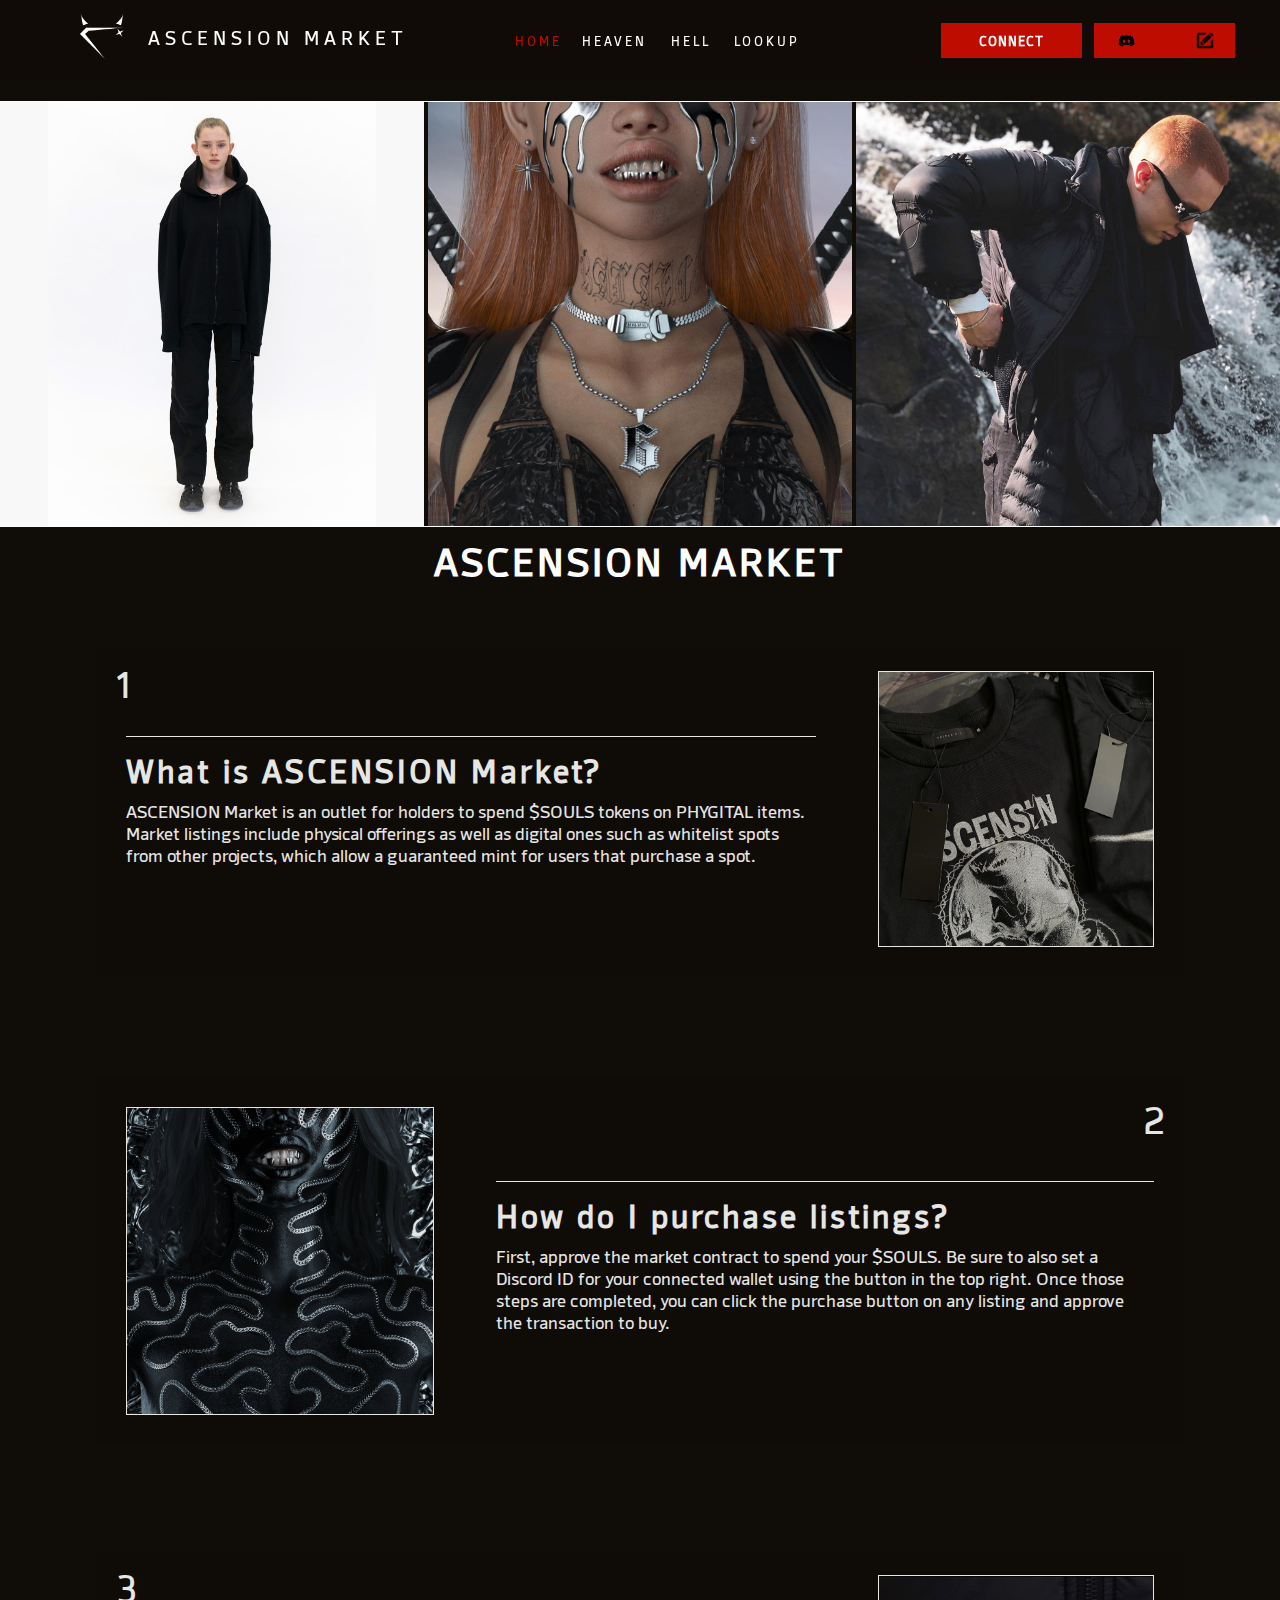
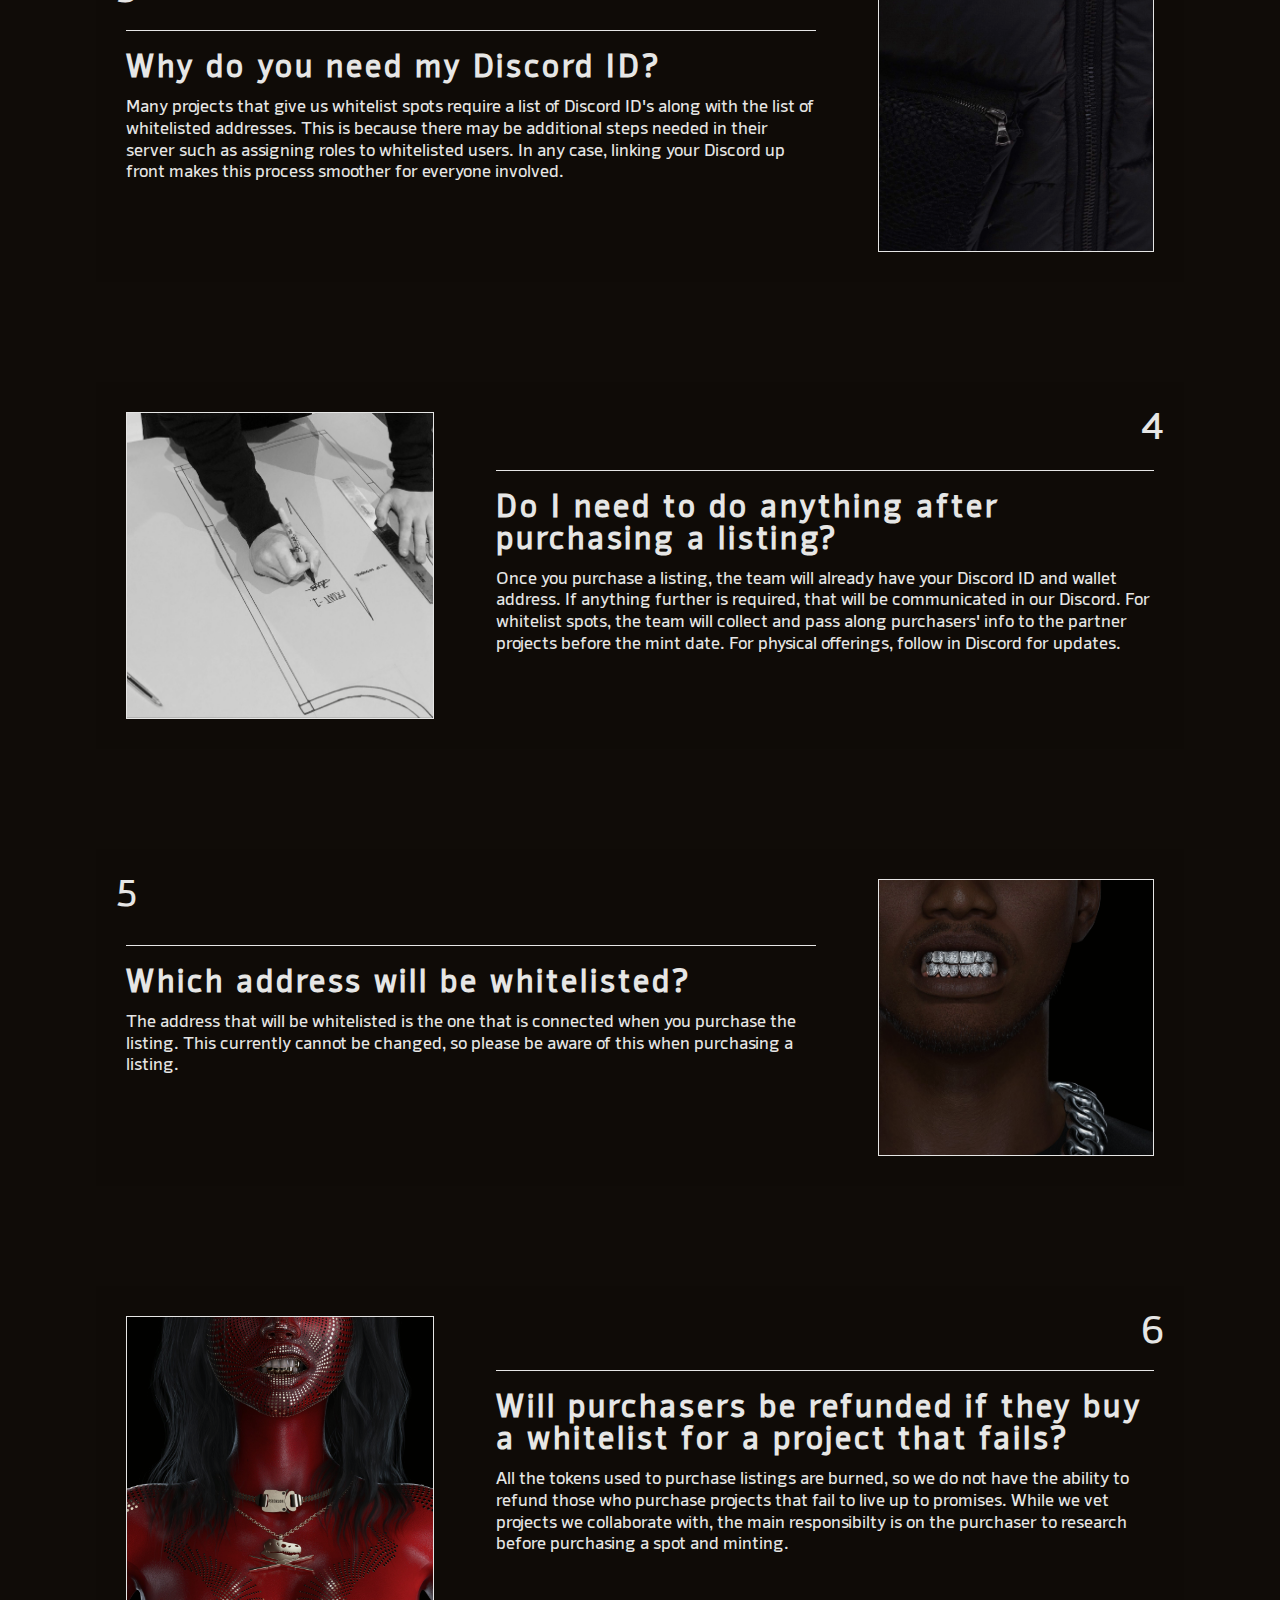
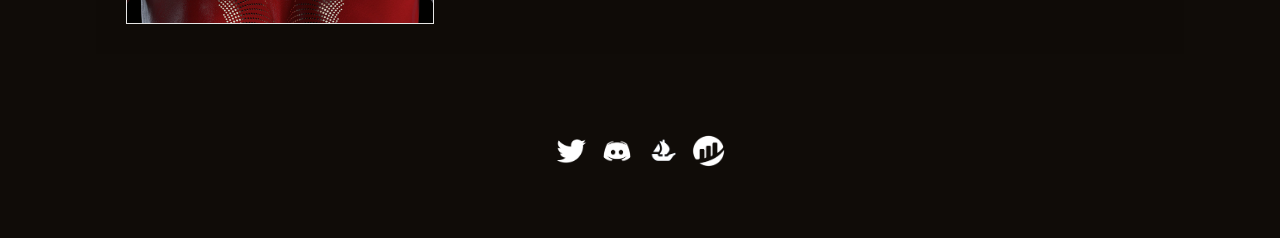
==== index.html @ 65b96a03 "lookup updates" ====
<!DOCTYPE html>
<html data-wf-page="611d0d9b752438d09b44e08e" data-wf-site="611d0d9b752438eba744e08d">

<head>
   <meta charset="utf-8">
   <title>ASCENSION | Market</title>
   <meta content="Spend $SOULS on physical and digital offerings curated by the ASCENSION team!" name="description">
   <meta content="ASCENSION | Market" property="og:title">
   <meta content="Spend $SOULS on physical and digital offerings curated by the ASCENSION team!" property="og:description">
   <meta content="ASCENSION | Market" property="twitter:title">
   <meta content="Spend $SOULS on physical and digital offerings curated by the ASCENSION team!" property="twitter:description">
   <meta property="og:type" content="website">
   <meta property="og:image" content="https://github.com/saintmaxi/ascension-market-dev/blob/master/images/tabicon.png?raw=true">
   <meta property="og:image:width" content="300">
   <meta property="og:image:height" content="300">
   <meta name="twitter:image" content="https://github.com/saintmaxi/ascension-market-dev/blob/master/images/tabicon.png?raw=true" />
   <meta content="width=device-width, initial-scale=1" name="viewport">
   <meta content="Webflow" name="generator">
   <link href="css/ascension-market.css" rel="stylesheet" type="text/css">
   <link href="css/normalize.css" rel="stylesheet" type="text/css">
   <link href="css/index.css" rel="stylesheet" type="text/css">
   <link href="css/mint.css" rel="stylesheet" type="text/css">
   <script
      type="text/javascript">!function (o, c) { var n = c.documentElement, t = " w-mod-"; n.className += t + "js", ("ontouchstart" in o || o.DocumentTouch && c instanceof DocumentTouch) && (n.className += t + "touch") }(window, document);</script>
      <link href="https://github.com/saintmaxi/ascension-market-dev/blob/master/images/tabicon.png?raw=true" rel="shortcut icon" type="image/x-icon">
      <link href="https://github.com/saintmaxi/ascension-market-dev/blob/master/images/tabicon.png?raw=true" rel="apple-touch-icon">
</head>

<body class="body">
   <div id="top">
      <div id="title-section" class="header">
         <div id="title">
            <img src="./images/logo.png">
            <a href="./index.html" class="title-link">ASCENSION<span class="hide-on-mobile"> MARKET</span></a>
         </div>
      </div>
      <div id="header" class="header hide-on-mobile">
         <div class="header-menu">
            <a href="./index.html" class="link active">
               HOME
            </a>
         </div>
         <div class="header-menu">
            <a href="./heaven.html" class="link">
               HEAVEN
            </a>
         </div>
         <div class="header-menu">
            <a href="./hell.html" class="link">
               HELL
            </a>
         </div>
         <div class="header-menu">
            <a href="./lookup.html" class="link">
               LOOKUP
            </a>
         </div>
         <div class="header-menu hidden" id="workshop">
            <a href="./workshop.html" class="link">
               WORKSHOP
            </a>
         </div>
      </div>
      <div id="desktop-wallet-connect-div">
         <button class="button hide-on-mobile clickable" id="account" href="#" onclick=connect()>
            <span id="account-text">CONNECT</span>
         </button>
         <button class="button hide-on-mobile" id="discord" onclick="promptForDiscord()">
            <img id="discord-img" src="./images/dc-black.png">
            <span id="discord-text"></span>
            <img id="edit-img" src="./images/edit.png">
         </button>
      </div>
      <div id="mobile-wallet-connect-div" class="hide-on-desktop">
         <button id="mobile-account" href="#" class="button" onclick=connect()>
            <span id="mobile-account-text">CONNECT</span>
         </button>
         <button class="button" id="discord-mobile" onclick="promptForDiscord()">
            <img id="discord-img" src="./images/dc-black.png">
            <span id="discord-text-mobile"></span>
            <img id="edit-img" src="./images/edit.png">
         </button>
         <button id="navbar" href="#" class="button" onclick="toggleMenu()"></button>
      </div>
      <div id="expand-container">
         <div id="mobile-nav-menu" class="collapsed">
            <div id="header" class="header hide-on-desktop">
               <div class="header-menu">
                  <a href="./index.html" class="link active">
                     HOME
                  </a>
               </div>
               <div class="header-menu">
                  <a href="./heaven.html" class="link">
                     HEAVEN
                  </a>
               </div>
               <div class="header-menu">
                  <a href="./hell.html" class="link">
                     HELL
                  </a>
               </div>
               <div class="header-menu">
                  <a href="./lookup.html" class="link">
                     LOOKUP
                  </a>
               </div>
               <div class="header-menu hidden" id="workshop">
                  <a href="./workshop.html" class="link">
                     WORKSHOP
                  </a>
               </div>
            </div>
            <div class="hide-on-desktop" id="socials">
               <a href="https://twitter.com/ascensiont6" target="_blank" class="link w-inline-block">
                  <img src="images/twitter-black.png" loading="lazy" alt="">
               </a>
               <a href="https://discord.com/triplesixjewels" target="_blank" class="link w-inline-block">
                  <img src="images/dc-white.png" loading="lazy" alt="">
               </a>
               <a href="https://opensea.io/collection/ascensionbyt6" target="_blank" class="link w-inline-block">
                  <img src="images/os-transparent.png" loading="lazy" alt="" style="background-color: transparent;border-radius: 50%;">
               </a>
               <a href="https://etherscan.io/address/0xa74d868ce53af34f92b880a0f92f1ad8fc8944d7#code" target="_blank" class="link w-inline-block">
                  <img class="etherscan" src="images/etherscan-white.png" loading="lazy" alt="" style="border-radius: 50%;">
               </a>
            </div>
         </div>
      </div>
   </div>
   <br>
   <div class="section body-section body-1 wf-section" id="models">
      <img src="./images/model.jpeg">
      <img src="./images/model5.jpeg" class="hide-on-mobile">
      <img src="./images/model2.jpeg" class="hide-on-mobile">
   </div>
   <h1 style="text-align: center">
      ASCENSION MARKET
   </h1>
   <div class="section body-section body-1 wf-section">
      <div id="about" class="container w-container box">
         <span class="left-number">1</span>
         <div id="about-text-desktop-1" class="hide-on-mobile">
            <h2>What is ASCENSION Market?</h2>
            <p style="margin-bottom: 17px;">
               ASCENSION Market is an outlet for holders to spend $SOULS tokens on PHYGITAL items. Market listings include physical offerings as well as digital ones such as whitelist spots from other projects, which allow a guaranteed mint for users that purchase a spot.
            </p>
         </div>
         <h1 class="hide-on-desktop">What is ASCENSION Market?</h1>
         <div id="about-gif">
            <img id="wc-gif" src="images/tshirt.png" style="width: 100%;">
         </div>
         <div id="about-text-mobile" class="hide-on-desktop">
            <p>
               ASCENSION Market is an outlet for holders to spend $SOULS tokens. Market listings include physical offerings as well as whitelist spots from other projects which allow a guaranteed mint for users that purchase a spot.
            </p>
         </div>
      </div>
   </div>
   <div class="section body-section body-1 wf-section">
      <div id="about" class="container w-container box">
         <div class="right-number">2</div>
         <h1 class="hide-on-desktop">How do I purchase listings?</h1>
         <div id="about-gif">
            <img id="wc-gif" src="images/ex1.jpeg" style="width: 100%;">
         </div>
         <div id="about-text-desktop-2" class="hide-on-mobile">
            <h2>How do I purchase listings?</h2>
            <p>
               First, approve the market contract to spend your $SOULS. Be sure to also set a Discord ID for your connected wallet using the button in the top right. Once those steps are completed, you can click the purchase button on any listing and approve the transaction to buy.
            </p>
         </div>
         <div id="about-text-mobile" class="hide-on-desktop">
            <p>
               First, approve the market contract to spend your $SOULS. Be sure to also set a Discord ID for your connected wallet using the button in the top right. Once those steps are completed, you can click the purchase button on any listing and approve the transaction to buy.
            </p>
         </div>
      </div>
   </div>
   <div class="section body-section body-1 wf-section">
      <div id="about" class="container w-container box">
         <span class="left-number">3</span>
         <div id="about-text-desktop-1" class="hide-on-mobile">
            <h2>Why do you need my Discord ID?</h2>
            <p style="margin-bottom: 17px;">
               Many projects that give us whitelist spots require a list of Discord ID's along with the list of whitelisted addresses. This is because there may be additional steps needed in their server such as assigning roles to whitelisted users. In any case, linking your Discord up front makes this process smoother for everyone involved.
            </p>
         </div>
         <h1 class="hide-on-desktop">Why do you need my Discord ID?</h1>
         <div id="about-gif">
            <img id="wc-gif" src="images/ex2.jpeg" style="width: 100%;">
         </div>
         <div id="about-text-mobile" class="hide-on-desktop">
            <p>
               Many projects that give us whitelist spots require a list of Discord ID's along with the list of whitelisted addresses. This is because there may be additional steps needed in their server such as assigning roles to whitelisted users. In any case, linking your Discord up front makes this process smoother for everyone involved.
            </p>
         </div>
      </div>
   </div>
   <div class="section body-section body-1 wf-section">
      <div id="about" class="container w-container box">
         <span class="right-number">4</span>
         <h1 class="hide-on-desktop">Do I need to do anything after purchasing a listing?</h1>
         <div id="about-gif">
            <img id="wc-gif" src="images/ex3.jpeg" style="width: 100%;">
         </div>
         <div id="about-text-desktop-2" class="hide-on-mobile">
            <h2>Do I need to do anything after purchasing a listing?</h2>
            <p>
               Once you purchase a listing, the team will already have your Discord ID and wallet address. If anything further is required, that will be communicated in our Discord. For whitelist spots, the team will collect and pass along purchasers' info to the partner projects before the mint date. For physical offerings, follow in Discord for updates.
            </p>
         </div>
         <div id="about-text-mobile" class="hide-on-desktop">
            <p>
               Once you purchase a listing, the team will already have your Discord ID and wallet address. If anything further is required, that will be communicated in our Discord. For whitelist spots, the team will collect and pass along purchasers' info to the partner projects before the mint date. For physical offerings, follow in Discord for updates.
            </p>
         </div>
      </div>
   </div>
   <div class="section body-section body-1 wf-section">
      <div id="about" class="container w-container box">
         <span class="left-number">5</span>
         <div id="about-text-desktop-1" class="hide-on-mobile">
            <h2>Which address will be whitelisted?</h2>
            <p style="margin-bottom: 17px;">
               The address that will be whitelisted is the one that is connected when you purchase the listing. This currently cannot be changed, so please be aware of this when purchasing a listing.
            </p>
         </div>
         <h1 class="hide-on-desktop">Which address gets whitelisted?</h1>
         <div id="about-gif">
            <img id="wc-gif" src="images/ex4.jpeg" style="width: 100%;">
         </div>
         <div id="about-text-mobile" class="hide-on-desktop">
            <p>
               The address that will be whitelisted is the one that is connected when you purchase the listing. This currently cannot be changed, so please be aware of this when purchasing a listing.
            </p>
         </div>
      </div>
   </div>
   <div class="section body-section body-1 wf-section">
      <div id="about" class="container w-container box">
         <span class="right-number">6</span>
         <h1 class="hide-on-desktop">Will purchasers be refunded if they buy a whitelist for a project that fails?</h1>
         <div id="about-gif">
            <img id="wc-gif" src="images/ex6.jpeg" style="width: 100%;">
         </div>
         <div id="about-text-desktop-2" class="hide-on-mobile">
            <h2>Will purchasers be refunded if they buy a whitelist for a project that fails?</h2>
            <p style="margin-bottom: 17px;">
               All the tokens used to purchase listings are burned, so we do not have the ability to refund those who purchase projects that fail to live up to promises. While we vet projects we collaborate with, the main responsibilty is on the purchaser to research before purchasing a spot and minting.
            </p>
         </div>
         <div id="about-text-mobile" class="hide-on-desktop">
            <p>
               All the tokens used to purchase listings are burned, so we do not have the ability to refund those who purchase projects that fail to live up to promises. While we vet projects we collaborate with, the main responsibilty is on the purchaser to research before purchasing a spot and minting.
            </p>
         </div>
      </div>
   </div>
   <div>
      <div class="section body-section footer wf-section">
         <div class="container w-container footer-section">
            <div id="bottom-socials">
               <a href="https://twitter.com/ascensiont6" target="_blank" class="link w-inline-block">
                  <img src="images/twitter-black.png" loading="lazy" alt="">
               </a>
               <a href="https://discord.com/triplesixjewels" target="_blank" class="link w-inline-block">
                  <img src="images/dc-white.png" loading="lazy" alt="">
               </a>
               <a href="https://opensea.io/collection/ascensionbyt6" target="_blank" class="link w-inline-block">
                  <img src="images/os-transparent.png" loading="lazy" alt="" style="background-color: transparent;border-radius: 50%;">
               </a>
               <a href="https://etherscan.io/address/0xa74d868ce53af34f92b880a0f92f1ad8fc8944d7#code" target="_blank" class="link w-inline-block">
                  <img class="etherscan" src="images/etherscan-white.png" loading="lazy" alt="" style="border-radius: 50%;">
               </a>
            </div>
         </div>
      </div>
   </div>
   <!-- <img src="images/bg.png" loading="lazy" alt="" class="banner-img fixed-banner hide-on-desktop">
   <img src="images/bg.png" loading="lazy" alt="" class="banner-img fixed-banner hide-on-mobile"> -->
   <div id="pending-transactions"></div>
   <script src="https://d3e54v103j8qbb.cloudfront.net/js/jquery-3.5.1.min.dc5e7f18c8.js?site=611d0d9b752438eba744e08d"
      type="text/javascript" integrity="sha256-9/aliU8dGd2tb6OSsuzixeV4y/faTqgFtohetphbbj0="
      crossorigin="anonymous"></script>
   <script type="application/javascript" src="https://cdn-cors.ethers.io/lib/ethers-5.5.1.umd.min.js"></script>
   <link href="css/webflow.css" rel="stylesheet" type="text/css">
   <script src="./scripts/utils.js"></script>
   <script src="./scripts/workshopEthers-cb1.js"></script>
</body>

</html>
---- css/ascension-market.css ----
@font-face {  
	font-family: 'Syke';
	src: URL('./Syke-Regular.ttf') format('truetype');
}  

select {
	font-size: 2vw !important;
	border-style: solid;
	background-color: white;
	color: black !important;
	border-width: 1px solid black;
	border: none;
	min-width: 35%;
}

a.active {
	color: #BF0C00 !important;
}

#clear-cache {
	margin-left: .5vw;
	height: 1.5vw;
}

#clear-cache:hover {
	cursor: pointer;
	opacity: .6;
}

html, body {
	overscroll-behavior: none;
	font-family: 'Syke', monospace;
	margin: 0;
	width: 100%;
	height: 100%;	
}

.token-icon {
	display: inline;
	width: 1.8vw !important;
}

.hidden {
	display: none !important;
}

.banner-img {
	width: 100%;
	height: 100%;
}

.fixed-banner{
	position:fixed;
    bottom:0px;
    z-index: -1;
}

h1, h2 {
	letter-spacing: 3px;
}

h1 {
	font-family: "Syke", monospace;
	color: white;
	font-weight: 600;
	font-size: 3vw !important;
	line-height: 3vw !important;
}

p {
	font-size: 1.4vw !important;
	line-height: 1.7vw !important;
}

#desktop-wallet-connect-div {
	display: flex;
	justify-content: space-between;
	align-items: center;
	width: 23%;
	margin-left: 5%;
}

#desktop-wallet-connect-div button {
	width: 48%;
	font-size: 1vw;
	letter-spacing: 1px;
}

#discord-img {
	height: 1.8vw;
}

#edit-img {
	height: 1.4vw;
}

#account, #discord {
	text-align: center;
	background-color: #BF0C00 !important;
	color:white !important;
  }

  #discord {
	display: flex;
	flex-direction: row;
	justify-content: space-around;
	align-items: center;
  }

#discord.success, #discord-mobile.success {
    background-color: rgb(49, 219, 49) !important;
	color: black !important;
}

#discord.success:hover, #discord-mobile.success:hover {
    background-color: rgb(49, 219, 49) !important;
	color: black !important;
}

#discord.failure, #discord-mobile.failure {
    background-color: #F72119 !important;
}

#discord.failure:hover, #discord-mobile.failure:hover {
    background-color: #F72119 !important;
}

  .button.loading, .button.connect {
	background-color: #BF0C00 !important;
	color: white !important;
  }

  #account.connected:hover {
	  background-color: #BF0C00 !important;
	  cursor: default;
  }

  .button.loading:hover {
	background-color: #BF0C00 !important;
	color: white !important;
  }

  .button.connect:hover {
	background-color: #BF0C00 !important;
	color: white !important;
	cursor: pointer;
  }

.body {
    background-color: #100C08;
	font-family: "Syke", monospace;
	background-size: auto;
	background-repeat: repeat;
	color: white;
	cursor: default !important;
}

.header {
	padding-top: 40px;
	padding-bottom: 40px
}

.hide-on-desktop {
	display: none !important;
}

.section {
	padding-top: 50px;
	padding-bottom: 50px !important;
	background-position: 0 0;
	background-size: 500px

}

.section.footer {
	padding-top: 10px;
	padding-bottom: 10px;
	background-position: 100% 50%;
	background-size: cover;
	background-repeat: no-repeat;
}

.footer-section {
	margin: auto;
	padding: 5px;
	width: 100%;
	text-align: center;
}

.center-div {
	display: -webkit-box;
	display: -webkit-flex;
	display: -ms-flexbox;
	display: flex;
	margin-bottom: 50px;
	-webkit-box-orient: vertical;
	-webkit-box-direction: normal;
	-webkit-flex-direction: column;
	-ms-flex-direction: column;
	flex-direction: column;
	-webkit-box-pack: center;
	-webkit-justify-content: center;
	-ms-flex-pack: center;
	justify-content: center;
	-webkit-box-align: center;
	-webkit-align-items: center;
	-ms-flex-align: center;
	align-items: center
}

.button {
	touch-action: manipulation;
	background-color: #BF0C00 !important;
	color: white !important;
	font-size: 1vw;
	line-height: 1.7vw;
	padding: .5vw;
	font-family: "Syke", monospace;
	font-weight: bolder;
}

.link {
	color: white;
	text-decoration: none
}

.title-link {
    color: white !important;
	text-decoration: none
}

.title-link:hover {
	color: #F8E4A9 !important;
}

.button:hover {
	background-color: #f03427 !important;
	color: white !important;
}

.link:hover {
	color: #BF0C00;
}

.section-title{
	font-size:  2.3vw;
	text-align: center;
}

h2 {
	font-size:  1.9vw;
	line-height:  1.9vw;
}

h4 {
	font-size:  1.4vw;
	line-height:  1.8vw;
}

h5 {
	font-size:  1vw !important;
	line-height:  1.3vw !important;
}

.banner-img {
	width: 100%;
}

#pending-transactions {
    text-align: center;
    min-width: 20%;
    position: fixed;
    bottom: 20px;
    left: 20px;
    z-index: 99999999;
  }
  
.loading-div {
    cursor: pointer;
    width: 100%;
    text-decoration: none;
    height: 5%;
    background-color: white;
    border: solid white .3em;
    color: black;
    font-size: 1.2vw;
    line-height: 1.5vw;
    padding: 20px;
    text-align: center;
	border-radius: 15px;
	border: .5vw solid black;
	font-family: "Syke";
}

.etherscan-link {
    text-decoration: none;
}


#loading-popup {
    border: solid 1px white;
    background-color: white;
    padding:5vw;
    z-index: 99999;
    position:fixed;
    top:50%;
    left: 50%;
    transform: translate(-50%, -50%);
    width: 33vw;
    text-align: center;
}

#error-popup, #status-popup, #discord-popup {
	background-color: #100C08;
    z-index: 99999;
    position:fixed;
    top:50%;
    left: 50%;
    transform: translate(-50%, -50%);
    width: 53vw;
    height: 35vh;
    border: solid 1px white;
    text-align: center;
    box-shadow: 0 0 5000px 5000px rgba(0,0,0,0.88);
}

#discord-popup {
    height: 50vh;
}

#error-popup p, #status-popup p, #discord-popup p {
    width: 90%;
    font-size: 2.5vw !important;
    line-height: 2.7vw !important;
    position: absolute;
	color: white;
    top: 50%;
    left: 50%;
	padding: 1vw;
    transform: translate(-50%, -50%);
    text-align: center;
	font-family: "Syke", monospace;
}


#discord-popup p {
	position: initial;
	top: initial;
	left: initial;
	transform: none;
	width: 95%;
	margin: auto;
	padding-bottom: 0;
}
  
  #discord-popup #content {
	width: 100%;
	font-size: 2vw;
	line-height: 2vw;
	position: absolute;
	color: white;
	top: 50%;
	left: 50%;
	width: 90%;
	transform: translate(-50%, -50%);
  }
  
  #discord-popup #content input {
	text-align: center;
	width: 80%;
  }
  
  #discord-popup #content button {
	margin: auto;
	margin-top: 3%;
	width: 80%;
  }


@keyframes blinker {
    50% {
      opacity: 0;
    }
}

.blinking {
    animation: blinker 1.6s linear infinite;
}

.success {
    background-color: rgb(49, 219, 49) !important;
	color: black !important;
}

.failure {
    background-color: #F72119 !important;
}

#block-screen, #block-screen-error, #block-screen-status, #block-screen-approval, #block-screen-loading, #block-screen-discord {
    z-index: 9998;
    width: 100vw;
    opacity: 0;
    position: absolute;
    top: 0;
}

@media screen and (max-width: 1000px) {
	.footer-section {
		margin: auto;
		padding: 5px;
		width: 100%;
		text-align: center;
	}
}

.mint-container {
	text-align: center;
}

.box {
	/* border-style: solid; */
	/* border-color: black; */
	/* border-radius: 20px; */
	/* border-width: .5vw; */
	padding: 20px;
    background-color: #100C08;
	opacity: .9;
	backdrop-filter: blur(4px);
    -webkit-backdrop-filter: blur(4px);
}

.box2 {
	background-color: rgba(95, 92, 92, 0.336);
}

.box3 {
	background-color: rgba(95, 92, 92, 0.336);
	padding: 50px;
	border-style: solid;
	border-color: white;
	border-radius: 2px;
	min-height: 60vh;
}

@media screen and (max-width:991px) {

	#discord-mobile {
		display: flex;
		flex-direction: row;
		align-items: center;
		justify-content: space-around;
	}

	.token-icon {
		display: inline;
		width: 2.8vh !important;
	}

	.box {
		border-width: 5px;
	}

	.section {
		padding-top: 0px;
		padding-bottom: 15px !important;
	}


    .section-title {
        font-size: 3vh;
        text-align: center;
    }

	h2 {
		font-size:  3.4vh;
		line-height: 3.4vh;
	}

	h3 {
		font-size:  2.4vh !important;
		line-height:  2.9vh !important;
	}

	h4 {
		font-size:  2vh;
		line-height:  2.4vh;
	}

	h5 {
		font-size:  1.8vh !important;
		line-height:  2vh !important;
	}

	.button {
		font-size: 2.3vh;
		line-height: 2.8vh ;	
		padding: 5px;
		border-width: 1px;
		min-height: 7vh;
	}

	p {
		font-size: 2.8vh !important;
		line-height: 3.1vh !important;
		margin: 0 !important;
		padding: 10px !important;
	}

	.hide-on-mobile {
        display: none !important;
    }

	.hide-on-desktop {
		display: block !important;
	}

	#mobile-account {
		width: 80%;
		background-color: #BF0C00 !important;
		color: white !important;
	  }

	#about {
		padding: 0;
	}

	.header {
		padding-top: 10px;
		padding-right: 40px;
		padding-left: 40px
	}

	.header-menu {
		font-size: 2.5vh;
		margin: 5px;
	}

	.box3 {
		margin-top: 15vh;
		width: 100%;
		position: relative;
		background-color: rgba(95, 92, 92, 0.336);
		padding: 50px;
		min-height: 40vh;
	}

	#pending-transactions {
        min-width: 85%;
        position: fixed;
        bottom: 20px;
        left: 50%;
        transform: translate(-50%, 0);
      }
    
      .loading-div {
        font-size: 4vw !important;
        line-height: 4.6vw !important;
		border-width: 5px;
      }

	  #loading-popup {
        width: 75vw;
		border-width: 5px;
		bottom: 3vh;
    }

	h1 {
		font-size: 5.4vh !important;
		line-height: 5.4vh !important;
	}

    #error-popup, #status-popup, #discord-popup {
        width: 75vw;
        height: 15vh;
		border-width: 1px;
    }

	#discord-popup {
		height: 45vh;
	  }

    #error-popup p, #status-popup p {
        font-size: 4vw !important;
		line-height: 4.2vw !important;
		width: 80%;
    }

	#discord-popup p {
		padding: 0;
		font-size: 3vh !important;
		line-height: 3vh !important;
		margin: auto !important;
		margin-bottom: 3%;
	  }
	
	  #discord-popup #content input {
		border-width: 2px;
		font-size: 4vw;
		line-height: 4vw;
		width: 90%;
	  }

	  #discord-popup #content button {
		margin-top: 7%;
		width: 90%;
  }

}

@media screen and (max-width:767px) {

	#clear-cache {
		height: 2.5vh;
		margin-left: 10px;
	}

	.header {
		padding-right: 20px;
		padding-left: 20px
	}

	select {
		border-width: 3px;
		font-size: 3vh !important;
		width: 90%;
	}

	#discord-img {
		height: 3.3vh;
	}

	#edit-img {
		height: 2.3vh;
	}
}

@media screen and (max-width:479px) {
	.header {
		padding-bottom: 20px
	}
	.button.connect-button {
		margin-top: 0
	}
}

.mint-section {
	padding-top: 50px;
}

#top {
	padding-bottom: 0px;
	padding-top: 0px;
}

#about {
	z-index: 4;
}
---- css/index.css ----
:root {
    --main-bg-color: #447CFC;
  }

@keyframes blinker {
    50% {
      opacity: 0;
    }
}

#models {
    text-align: center;
    margin-top: 9vh;
    padding: 0 !important;
    border-top: solid white 1px;
    border-bottom: solid white 1px;
}

#models img {
    width: 33.1vw;
}

/* start header/navbar styling */

#top  {
    position: fixed;
    z-index: 9999;
    width: 100%;
    /* opacity: .95; */
    display: flex;
    flex-direction: row;
    justify-content: center;
    color: white !important;
    background-color: #100c08ef;
    backdrop-filter: blur(4px);
    -webkit-backdrop-filter: blur(4px);
    height: 9vh;
	font-family: 'Syke', sans-serif;
}

#project-name {
    color: white;
}

#header, #title-section {
    margin: 0;
    padding: 0;
}

#title-section {
    display: flex;
    flex-direction: row;
    justify-content: center;
    align-items: center;
    width: 30%;
    font-size: 1.5vw;
    line-height: 1.5vw;
    text-align: center;
}

#title {
    width: 100%;
    letter-spacing: 5px;
}

#title img {
    height: 8vh;
    margin-bottom: 1vh;

}

#title-link {
    height: 100%;
    width: 80%;
    color: white !important;
}

#header {
    width: 35%;
    display: flex;
    flex-direction: row;
    justify-content: center;
    align-items: center;
    font-size: 2vw;
    line-height: 2vw;
}

.header-menu {
	font-size: 1vw;
    line-height: 1vw;
    letter-spacing: 3px;
    width: 15%;
    margin: 1%;
    text-align: center;
}

.header-menu a {
    color: white;
}

#socials {
    display: flex;
    flex-direction: row;
    align-items: center;
    justify-content: center;
    width: 15%;
    padding: .5%;
}

#socials a {
    width: 20%;
    margin: 1%;
}

#socials a:hover {
    opacity: .8;
}

#logo-img {
    width: 20%;
}

#logo-img img {
    border: .5vw black solid;
    border-radius: 50%;
}

#logo-img:hover {
    opacity: .8;
}

/* end header/navbar styling */

/* mint section */

.mint-img {
    width: 20%;
    border: .5vw black solid;
    border-radius: 20px;
}

/* start about section styling */

#roadmap {
    -webkit-animation: bounce 1.3s infinite;
    animation: bounce 1.3s infinite;
    color: black !important;
}

.down-arrow {
    width: 3vw;
}

@-webkit-keyframes bounce {
    0% { transform: translateY(0);} 
   50% {transform: translateY(-5px);} 
   100% { transform: translateY(0);} 
}
  
@keyframes bounce {
    0% { transform: translateY(0);} 
   50% {transform: translateY(-5px);} 
   100% { transform: translateY(0);} 
}

.left-number, .right-number {
    position: absolute;
    text-align: center;
    top: 20px;
    font-size: 3vw;
    line-height: 3vw;
}

.left-number {
    left: 20px;
}

.right-number {
    right: 20px;
}

#about {
    padding: 30px;
    text-align:center;
    display: flex;
    flex-direction: row;
    justify-content: center;
    align-items: center;
    position: relative;
}

#about-text-desktop-1 {
    text-align: left;
    border-top: 1px solid white;
    width: 75%;
    margin-right:6%
}

#about-text-desktop-2 {
    text-align: left;
    border-top: 1px solid white;
    width: 64%;
    margin-left:6%
}

#about-gif {
    width: 30%;
}

#wc-gif {
    border: 1px white solid;
}

#about h2 {
    font-size: 2.5vw;
    line-height: 2.5vw;
    margin-top: 15px;
    margin-bottom: 15px;
}

/* end about section styling */

#bottom-socials {
    width: 20%;
    margin: auto;
    padding: 1vw;
    display: flex;
    flex-direction: row;
    justify-content: space-evenly;
}

#bottom-socials a {
    width: 3vw;
    height: 3vw;
}

#copyright-div {
    background-color: var(--main-bg-color);
    text-align: center;
    font-size: 1.4vw !important;
	line-height: 1.7vw !important;
    padding: 20px;
}

#copyright-div  a {
    color: white;
}

#copyright-div  a:hover {
	color: #F5CD03;
}

#copyright-div img {
    margin-right: 20px;
}

@media screen and (max-width: 991px) {

    #models {
        margin-top: 0;
        margin-bottom: 20px;
    }

    #models img {
        width: 100vw;
    }

    .left-number, .right-number {
        display: none;
    }

    .down-arrow {
        width: 3vh;
    }

    /* start header-navbar styling */

    #top {
        position: initial;
        display: initial;
    }

    .w-container {
        width: 90%;
    }

    #title-section {
        width: 100%;
        border-right: none;
        font-size: 5vh;
        line-height: 5vh;
        background-color: #100C08;
        margin: 0;
        padding: 1%;
        backdrop-filter: blur(10px);
        -webkit-backdrop-filter: blur(10px);
    }

    #title img {
        width: 15%;
    }

    #title-section {
       font-size: 4vh !important;
    }

    #socials {
        text-align: center;
        display: flex;
        flex-direction: row;
        align-items: center;
        justify-content: center;
        width: 100%;
    }

    #socials a {
        width: 10%;
    }

    #logo-img {
        width: 20%;
    }

    #logo-img img {
        border-width: 5px;
    }
    
    #title {
        width: 100%;
        letter-spacing: 3px;
        text-align: center;
    }

    #header {
        width: 100%;
        border-left: none;
        display: flex;
        flex-direction: row;
        justify-content: center;
        align-items: center;
        margin: 0;
        padding-top: 5px;
        padding-bottom: 5px;
    }

    /* Mobile Navbar animations */
      

    #expand-container {
        overflow: hidden;
    }
    
    #mobile-nav-menu {
        margin-top: -100%;
        transition: all 0.4s;
        background-color: #100C08;

    }
    
    #mobile-nav-menu.expanded {
        backdrop-filter: blur(10px);
        -webkit-backdrop-filter: blur(10px);

        margin-top: 0;
    }


    @-webkit-keyframes slide-in {
        100% {
          -webkit-transform: translateY(0%);
          transform: translateY(0%)
        }
    }

    @-webkit-keyframes slide-out {
        100% {
          -webkit-transform: translateY(-100%);
          transform: translateY(-100%)
        }
    }

    @keyframes slide-in {
        100% {
            transform: translateY(0%)
        }
    }

    @keyframes slide-out {
        100% {
            transform: translateY(-100%)
        }
    }

    .expanded {
        backdrop-filter: blur(10px);
        -webkit-backdrop-filter: blur(10px);
        opacity: 1;
        animation: slide-in 1s linear;
        -webkit-animation-name: slide-in;
        -webkit-animation-duration: 1s;
        -webkit-animation-iteration-count: 1;
        -webkit-animation-timing-function: linear;
        -webkit-animation-fill-mode: forwards;
    }

    .collapsed {
        backdrop-filter: blur(10px);
        -webkit-backdrop-filter: blur(10px);
        animation: slide-out 1s linear;
        -webkit-animation-name: slide-out;
        -webkit-animation-duration: 1s;
        -webkit-animation-iteration-count: 1;
        -webkit-animation-timing-function: linear;
        -webkit-animation-fill-mode: forwards;
    }

    /* end mobile navbar animations*/

    .header-menu {
        font-size: 4vh;
        line-height: 7.5vh;
        width: 50%;
        margin: auto;
        text-align: center;
    }

    .header-menu a {
        margin-top: 5px;
        margin-bottom: 5px;
    }

    #navbar {
        touch-action: manipulation;
        width: 10%;
        background-color: black !important;
        background-image: url("../images/burger.png");
        background-size: 100% 100%;
    }

    #mobile-wallet-connect-div {
        display: flex !important;
        flex-direction: row;
        align-items: center;
        justify-content: space-evenly;
        background-color: #100C08;
        text-align: center;
        padding-top: 5px;
        padding-bottom: 10px;
        backdrop-filter: blur(10px);
        -webkit-backdrop-filter: blur(10px);
    }

    #mobile-wallet-connect-div .button {
        min-height: 6vh;
    }

    #mobile-account, #discord-mobile {
        background-color: #F72119 !important;
        color: white !important;
        width: 40%;
    }

    /* end header/navbar styling */

    /* start about section styling */

    #about {
        display: block;
        padding: 10px;
        border-bottom: solid white 1px;
    }

    #about h1 {
        font-size: 3.5vh !important;
        margin-left: 0 !important;
        margin-right: 0 !important;
        margin-top: 0 !important;
        margin-bottom: 20px;
    }

    #about p {
        padding-left: 0 !important;
        padding-right: 0 !important;
        font-size: 18px !important;
        line-height: 18px !important;
    }
    
    #about-text-mobile {
        width: 95%;
        margin-left: 2.5%;
        margin-right:2.5%;
        text-align: left;
    }
    
    #about-gif {
        width: 100%;
    }

    #wc-gif {
        border-width: 1px;
    }

    /* end about section styling */


    p {
        padding: 20px;
        margin: 0;
        font-size: 20px;
    }

    .section-title {
        font-size: 3vh;
        text-align: center;
    }

    .body-heading {
        text-align: center;
        margin: 0;
        margin-top: 10px;
    }

    #about-info {
        font-size: 2.8vh !important;
        line-height: 3.3vh !important;
    }

    #bottom-socials {
        width: 95%;
        padding: 2vh;
    }

    #bottom-socials a {
        width: 7vh;
        height: 7vh;
    }

    #copyright-div {
        padding: 10px;
        font-size: 2.8vh !important;
		line-height: 3.1vh !important;
    }

}
---- css/mint.css ----
.modal-info {
    display: -webkit-box;
    display: -webkit-flex;
    display: -ms-flexbox;
    display: flex;
    -webkit-box-pack: justify;
    -webkit-justify-content: space-between;
    -ms-flex-pack: justify;
    justify-content: space-between;
    -webkit-box-align: center;
    -webkit-align-items: center;
    -ms-flex-align: center;
    align-items: center;
  }

.blinking {
    animation: blinker 1.6s linear infinite;
}


.one {
    opacity: 0;
    -webkit-animation: dot 1.3s infinite;
    -webkit-animation-delay: 0.0s;
    animation: dot 1.3s infinite;
    animation-delay: 0.0s;
  }
  
  .two {
    opacity: 0;
    -webkit-animation: dot 1.3s infinite;
    -webkit-animation-delay: 0.2s;
    animation: dot 1.3s infinite;
    animation-delay: 0.2s;
  }
  
  .three {
    opacity: 0;
    -webkit-animation: dot 1.3s infinite;
    -webkit-animation-delay: 0.3s;
    animation: dot 1.3s infinite;
    animation-delay: 0.3s;
  }
  
  @-webkit-keyframes dot {
    0% {
        opacity: 0;
    }
    50% {
        opacity: 0;
    }
    100% {
        opacity: 1;
    }
  }
  
  @keyframes dot {
    0% {
        opacity: 0;
    }
    50% {
        opacity: 0;
    }
    100% {
        opacity: 1;
    }
  }

/* start minting styling */

#mint-container {
    display: flex;
    flex-direction: row;
    justify-content: center;
    align-items: center;
}

#mint {
    margin: 0;
    width: 45%;
   background-color: black;
}

#mint h1 {
    margin: 0;
}

#quantity-controls {
    text-align: center;
    margin: 0;
}

#max-button {
    width:25%;
}

#mint-button, #mint-n-stake-button, #claim-button {
	height: 4vw;
    width: 98%;
    margin:0;
}

#claim-button {
    margin-bottom: 1vw;
}

#mint button {
    font-size: 2vw;
    letter-spacing: 5px;
}

.hidden {
    display: none;
}
  
.increment-button {
    width: 15%;
    font-size: calc(25px + 3vw) !important;
    line-height: calc(25px + 3vw) !important;
    background-color: transparent;
}

.increment-button:hover {
    opacity: .75;
}

  
#number-to-mint {
    font-size: calc(20px + 3vw) !important;
    line-height: calc(20px + 3vw) !important;
    letter-spacing: 5px;
    font-weight: bolder;
}
  
#mint-prompt {
    width: 100%;
    text-align: center;
}
  
#mint-tools {
    width: 100%;
}

/* end minting styling */

@media screen and (max-width: 991px) {

    /* start minting styling */

    #mint-container {
        height: initial;
    }

    #mint {
        width: 90%;
    }

    #mint-header {
      font-size: calc(25px + 2vw) !important;
      line-height: calc(25px + 2vw) !important;
    }
    
    .mint-info {
      font-size: calc(25px + 1vw);
      line-height: calc(25px + 1vw);
      margin-bottom: 0;
    }

    #quantity-controls {
        margin-bottom: 0;
        width: 100%;
    }
    
    #mint button {
        font-size: 3vh;
        letter-spacing: 5px;
    }
    
    #max-button {
        min-height: 10vh;
        min-width: 150px;
    }

    #mint-button, #mint-n-stake-button, #claim-button {
        height: 10vh;
        width: 98%;
        margin-bottom: 5%;
    }
    
    .increment-button {
      touch-action: manipulation;
      width: initial;
      font-size: calc(20px + 4.5vw) !important;
      line-height: calc(20px + 3.5vw) !important;
      background-color: transparent;
    }
    
    #number-to-mint {
      font-size: calc(25px + 3.5vw) !important;
      line-height: calc(25px + 3.5vw) !important;
    }

    #sold-out {
        font-size: 3vh;
        line-height: 3vh;
    }

    /* end minting styling */

}
---- css/webflow.css ----
@font-face{font-family:webflow-icons;src:url([data-uri]) format('truetype');font-weight:400;font-style:normal}[class^=w-icon-],[class*=" w-icon-"]{font-family:webflow-icons!important;speak:none;font-style:normal;font-weight:400;font-variant:normal;text-transform:none;line-height:1;-webkit-font-smoothing:antialiased;-moz-osx-font-smoothing:grayscale}.w-icon-slider-right:before{content:"\e600"}.w-icon-slider-left:before{content:"\e601"}.w-icon-nav-menu:before{content:"\e602"}.w-icon-arrow-down:before,.w-icon-dropdown-toggle:before{content:"\e603"}.w-icon-file-upload-remove:before{content:"\e900"}.w-icon-file-upload-icon:before{content:"\e903"}*{-webkit-box-sizing:border-box;-moz-box-sizing:border-box;box-sizing:border-box}html{height:100%}body{margin:0;min-height:100%;background-color:#fff;font-family:Arial,sans-serif;font-size:14px;line-height:20px;color:#333}img{max-width:100%;vertical-align:middle;display:inline-block}html.w-mod-touch *{background-attachment:scroll!important}.w-block{display:block}.w-inline-block{max-width:100%;display:inline-block}.w-clearfix:before,.w-clearfix:after{content:" ";display:table;grid-column-start:1;grid-row-start:1;grid-column-end:2;grid-row-end:2}.w-clearfix:after{clear:both}.w-hidden{display:none}.w-button{display:inline-block;padding:9px 15px;background-color:#3898ec;color:#fff;border:0;line-height:inherit;text-decoration:none;cursor:pointer;border-radius:0}input.w-button{-webkit-appearance:button}html[data-w-dynpage] [data-w-cloak]{color:transparent!important}.w-webflow-badge,.w-webflow-badge *{position:static;left:auto;top:auto;right:auto;bottom:auto;z-index:auto;display:block;visibility:visible;overflow:visible;overflow-x:visible;overflow-y:visible;box-sizing:border-box;width:auto;height:auto;max-height:none;max-width:none;min-height:0;min-width:0;margin:0;padding:0;float:none;clear:none;border:0 transparent;border-radius:0;background:0 0;background-image:none;background-position:0% 0%;background-size:auto auto;background-repeat:repeat;background-origin:padding-box;background-clip:border-box;background-attachment:scroll;background-color:transparent;box-shadow:none;opacity:1;transform:none;transition:none;direction:ltr;font-family:inherit;font-weight:inherit;color:inherit;font-size:inherit;line-height:inherit;font-style:inherit;font-variant:inherit;text-align:inherit;letter-spacing:inherit;text-decoration:inherit;text-indent:0;text-transform:inherit;list-style-type:disc;text-shadow:none;font-smoothing:auto;vertical-align:baseline;cursor:inherit;white-space:inherit;word-break:normal;word-spacing:normal;word-wrap:normal}.w-webflow-badge{position:fixed!important;display:inline-block!important;visibility:visible!important;opacity:1!important;z-index:2147483647!important;top:auto!important;right:12px!important;bottom:12px!important;left:auto!important;color:#aaadb0!important;background-color:#fff!important;border-radius:3px!important;padding:6px 8px 6px 6px!important;font-size:12px!important;opacity:1!important;line-height:14px!important;text-decoration:none!important;transform:none!important;margin:0!important;width:auto!important;height:auto!important;overflow:visible!important;white-space:nowrap;box-shadow:0 0 0 1px rgba(0,0,0,.1),0 1px 3px rgba(0,0,0,.1);cursor:pointer}.w-webflow-badge>img{display:inline-block!important;visibility:visible!important;opacity:1!important;vertical-align:middle!important}h1,h2,h3,h4,h5,h6{font-weight:700;margin-bottom:10px}h1{font-size:38px;line-height:44px;margin:1vw}h3{font-size:24px;line-height:30px;margin-top:20px}h5{font-size:14px;line-height:20px;margin-top:10px}h6{font-size:12px;line-height:18px;margin-top:10px}p{margin-top:0;margin-bottom:10px}blockquote{margin:0 0 10px;padding:10px 20px;border-left:5px solid #e2e2e2;font-size:18px;line-height:22px}figure{margin:0;margin-bottom:10px}figcaption{margin-top:5px;text-align:center}ul,ol{margin-top:0;margin-bottom:10px;padding-left:40px}.w-list-unstyled{padding-left:0;list-style:none}.w-embed:before,.w-embed:after{content:" ";display:table;grid-column-start:1;grid-row-start:1;grid-column-end:2;grid-row-end:2}.w-embed:after{clear:both}.w-video{width:100%;position:relative;padding:0}.w-video iframe,.w-video object,.w-video embed{position:absolute;top:0;left:0;width:100%;height:100%}fieldset{padding:0;margin:0;border:0}button,html input[type=button],input[type=reset]{border:0;cursor:pointer;-webkit-appearance:button}.w-form{margin:0 0 15px}.w-form-done{display:none;padding:20px;text-align:center;background-color:#ddd}.w-form-fail{display:none;margin-top:10px;padding:10px;background-color:#ffdede}label{display:block;margin-bottom:5px;font-weight:700}.w-input,.w-select{display:block;width:100%;height:38px;padding:8px 12px;margin-bottom:10px;font-size:14px;line-height:1.428571429;color:#333;vertical-align:middle;background-color:#fff;border:1px solid #ccc}.w-input:-moz-placeholder,.w-select:-moz-placeholder{color:#999}.w-input::-moz-placeholder,.w-select::-moz-placeholder{color:#999;opacity:1}.w-input:-ms-input-placeholder,.w-select:-ms-input-placeholder{color:#999}.w-input::-webkit-input-placeholder,.w-select::-webkit-input-placeholder{color:#999}.w-input:focus,.w-select:focus{border-color:#3898ec;outline:0}.w-input[disabled],.w-select[disabled],.w-input[readonly],.w-select[readonly],fieldset[disabled] .w-input,fieldset[disabled] .w-select{cursor:not-allowed;background-color:#eee}textarea.w-input,textarea.w-select{height:auto}.w-select{background-color:#f3f3f3}.w-select[multiple]{height:auto}.w-form-label{display:inline-block;cursor:pointer;font-weight:400;margin-bottom:0}.w-radio{display:block;margin-bottom:5px;padding-left:20px}.w-radio:before,.w-radio:after{content:" ";display:table;grid-column-start:1;grid-row-start:1;grid-column-end:2;grid-row-end:2}.w-radio:after{clear:both}.w-radio-input{margin:4px 0 0;margin-top:1px \9;line-height:normal;float:left;margin-left:-20px}.w-radio-input{margin-top:3px}.w-file-upload{display:block;margin-bottom:10px}.w-file-upload-input{width:.1px;height:.1px;opacity:0;overflow:hidden;position:absolute;z-index:-100}.w-file-upload-default,.w-file-upload-uploading,.w-file-upload-success{display:inline-block;color:#333}.w-file-upload-error{display:block;margin-top:10px}.w-file-upload-default.w-hidden,.w-file-upload-uploading.w-hidden,.w-file-upload-error.w-hidden,.w-file-upload-success.w-hidden{display:none}.w-file-upload-uploading-btn{display:flex;font-size:14px;font-weight:400;cursor:pointer;margin:0;padding:8px 12px;border:1px solid #ccc;background-color:#fafafa}.w-file-upload-file{display:flex;flex-grow:1;justify-content:space-between;margin:0;padding:8px 9px 8px 11px;border:1px solid #ccc;background-color:#fafafa}.w-file-upload-file-name{font-size:14px;font-weight:400;display:block}.w-file-remove-link{margin-top:3px;margin-left:10px;width:auto;height:auto;padding:3px;display:block;cursor:pointer}.w-icon-file-upload-remove{margin:auto;font-size:10px}.w-file-upload-error-msg{display:inline-block;color:#ea384c;padding:2px 0}.w-file-upload-info{display:inline-block;line-height:38px;padding:0 12px}.w-file-upload-label{display:inline-block;font-size:14px;font-weight:400;cursor:pointer;margin:0;padding:8px 12px;border:1px solid #ccc;background-color:#fafafa}.w-icon-file-upload-icon,.w-icon-file-upload-uploading{display:inline-block;margin-right:8px;width:20px}.w-icon-file-upload-uploading{height:20px}.w-container{margin-left:auto;margin-right:auto;max-width:85%}.w-container:before,.w-container:after{content:" ";display:table;grid-column-start:1;grid-row-start:1;grid-column-end:2;grid-row-end:2}.w-container:after{clear:both}.w-container .w-row{margin-left:-10px;margin-right:-10px}.w-row:before,.w-row:after{content:" ";display:table;grid-column-start:1;grid-row-start:1;grid-column-end:2;grid-row-end:2}.w-row:after{clear:both}.w-row .w-row{margin-left:0;margin-right:0}.w-col{position:relative;float:left;width:100%;min-height:1px;padding-left:10px;padding-right:10px}.w-col .w-col{padding-left:0;padding-right:0}.w-col-1{width:8.33333333%}.w-col-2{width:16.66666667%}.w-col-3{width:25%}.w-col-4{width:33.33333333%}.w-col-5{width:41.66666667%}.w-col-6{width:50%}.w-col-7{width:58.33333333%}.w-col-8{width:66.66666667%}.w-col-9{width:75%}.w-col-10{width:83.33333333%}.w-col-11{width:91.66666667%}.w-col-12{width:100%}.w-hidden-main{display:none!important}@media screen and (max-width:991px){.w-container{max-width:728px}.w-hidden-main{display:inherit!important}.w-hidden-medium{display:none!important}.w-col-medium-1{width:8.33333333%}.w-col-medium-2{width:16.66666667%}.w-col-medium-3{width:25%}.w-col-medium-4{width:33.33333333%}.w-col-medium-5{width:41.66666667%}.w-col-medium-6{width:50%}.w-col-medium-7{width:58.33333333%}.w-col-medium-8{width:66.66666667%}.w-col-medium-9{width:75%}.w-col-medium-10{width:83.33333333%}.w-col-medium-11{width:91.66666667%}.w-col-medium-12{width:100%}.w-col-stack{width:100%;left:auto;right:auto}}@media screen and (max-width:767px){.w-hidden-main{display:inherit!important}.w-hidden-medium{display:inherit!important}.w-hidden-small{display:none!important}.w-row,.w-container .w-row{margin-left:0;margin-right:0}.w-col{width:100%;left:auto;right:auto}.w-col-small-1{width:8.33333333%}.w-col-small-2{width:16.66666667%}.w-col-small-3{width:25%}.w-col-small-4{width:33.33333333%}.w-col-small-5{width:41.66666667%}.w-col-small-6{width:50%}.w-col-small-7{width:58.33333333%}.w-col-small-8{width:66.66666667%}.w-col-small-9{width:75%}.w-col-small-10{width:83.33333333%}.w-col-small-11{width:91.66666667%}.w-col-small-12{width:100%}}@media screen and (max-width:479px){.w-container{max-width:none}.w-hidden-main{display:inherit!important}.w-hidden-medium{display:inherit!important}.w-hidden-small{display:inherit!important}.w-hidden-tiny{display:none!important}.w-col{width:100%}.w-col-tiny-1{width:8.33333333%}.w-col-tiny-2{width:16.66666667%}.w-col-tiny-3{width:25%}.w-col-tiny-4{width:33.33333333%}.w-col-tiny-5{width:41.66666667%}.w-col-tiny-6{width:50%}.w-col-tiny-7{width:58.33333333%}.w-col-tiny-8{width:66.66666667%}.w-col-tiny-9{width:75%}.w-col-tiny-10{width:83.33333333%}.w-col-tiny-11{width:91.66666667%}.w-col-tiny-12{width:100%}}.w-widget{position:relative}.w-widget-map{width:100%;height:400px}.w-widget-map label{width:auto;display:inline}.w-widget-map img{max-width:inherit}.w-widget-map .gm-style-iw{text-align:center}.w-widget-map .gm-style-iw>button{display:none!important}.w-widget-twitter{overflow:hidden}.w-widget-twitter-count-shim{display:inline-block;vertical-align:top;position:relative;width:28px;height:20px;text-align:center;background:#fff;border:#758696 solid 1px;border-radius:3px}.w-widget-twitter-count-shim *{pointer-events:none;-webkit-user-select:none;-moz-user-select:none;-ms-user-select:none;user-select:none}.w-widget-twitter-count-shim .w-widget-twitter-count-inner{position:relative;font-size:15px;line-height:12px;text-align:center;color:#999;font-family:serif}.w-widget-twitter-count-shim .w-widget-twitter-count-clear{position:relative;display:block}.w-widget-twitter-count-shim.w--large{width:36px;height:28px}.w-widget-twitter-count-shim.w--large .w-widget-twitter-count-inner{font-size:18px;line-height:18px}.w-widget-twitter-count-shim:not(.w--vertical){margin-left:5px;margin-right:8px}.w-widget-twitter-count-shim:not(.w--vertical).w--large{margin-left:6px}.w-widget-twitter-count-shim:not(.w--vertical):before,.w-widget-twitter-count-shim:not(.w--vertical):after{top:50%;left:0;border:solid transparent;content:" ";height:0;width:0;position:absolute;pointer-events:none}.w-widget-twitter-count-shim:not(.w--vertical):before{border-color:transparent;border-right-color:#5d6c7b;border-width:4px;margin-left:-9px;margin-top:-4px}.w-widget-twitter-count-shim:not(.w--vertical).w--large:before{border-width:5px;margin-left:-10px;margin-top:-5px}.w-widget-twitter-count-shim:not(.w--vertical):after{border-color:transparent;border-right-color:#fff;border-width:4px;margin-left:-8px;margin-top:-4px}.w-widget-twitter-count-shim:not(.w--vertical).w--large:after{border-width:5px;margin-left:-9px;margin-top:-5px}.w-widget-twitter-count-shim.w--vertical{width:61px;height:33px;margin-bottom:8px}.w-widget-twitter-count-shim.w--vertical:before,.w-widget-twitter-count-shim.w--vertical:after{top:100%;left:50%;border:solid transparent;content:" ";height:0;width:0;position:absolute;pointer-events:none}.w-widget-twitter-count-shim.w--vertical:before{border-color:transparent;border-top-color:#5d6c7b;border-width:5px;margin-left:-5px}.w-widget-twitter-count-shim.w--vertical:after{border-color:transparent;border-top-color:#fff;border-width:4px;margin-left:-4px}.w-widget-twitter-count-shim.w--vertical .w-widget-twitter-count-inner{font-size:18px;line-height:22px}.w-widget-twitter-count-shim.w--vertical.w--large{width:76px}.w-widget-gplus{overflow:hidden}.w-background-video{position:relative;overflow:hidden;height:500px;color:#fff}.w-background-video>video{background-size:cover;background-position:50% 50%;position:absolute;margin:auto;width:100%;height:100%;right:-100%;bottom:-100%;top:-100%;left:-100%;object-fit:cover;z-index:-100}.w-background-video>video::-webkit-media-controls-start-playback-button{display:none!important;-webkit-appearance:none}.w-slider{position:relative;height:300px;text-align:center;background:#ddd;clear:both;-webkit-tap-highlight-color:transparent;tap-highlight-color:transparent}.w-slider-mask{position:relative;display:block;overflow:hidden;z-index:1;left:0;right:0;height:100%;white-space:nowrap}.w-slide{position:relative;display:inline-block;vertical-align:top;width:100%;height:100%;white-space:normal;text-align:left}.w-slider-nav{position:absolute;z-index:2;top:auto;right:0;bottom:0;left:0;margin:auto;padding-top:10px;height:40px;text-align:center;-webkit-tap-highlight-color:transparent;tap-highlight-color:transparent}.w-slider-nav.w-round>div{border-radius:100%}.w-slider-nav.w-num>div{width:auto;height:auto;padding:.2em .5em;font-size:inherit;line-height:inherit}.w-slider-nav.w-shadow>div{box-shadow:0 0 3px rgba(51,51,51,.4)}.w-slider-nav-invert{color:#fff}.w-slider-nav-invert>div{background-color:rgba(34,34,34,.4)}.w-slider-nav-invert>div.w-active{background-color:#222}.w-slider-dot{position:relative;display:inline-block;width:1em;height:1em;background-color:rgba(255,255,255,.4);cursor:pointer;margin:0 3px .5em;transition:background-color 100ms,color 100ms}.w-slider-dot.w-active{background-color:#fff}.w-slider-dot:focus{outline:none;box-shadow:0 0 0 2px #fff}.w-slider-dot:focus.w-active{box-shadow:none}.w-slider-arrow-left,.w-slider-arrow-right{position:absolute;width:80px;top:0;right:0;bottom:0;left:0;margin:auto;cursor:pointer;overflow:hidden;color:#fff;font-size:40px;-webkit-tap-highlight-color:transparent;tap-highlight-color:transparent;-webkit-user-select:none;-moz-user-select:none;-ms-user-select:none;user-select:none}.w-slider-arrow-left [class^=w-icon-],.w-slider-arrow-right [class^=w-icon-],.w-slider-arrow-left [class*=' w-icon-'],.w-slider-arrow-right [class*=' w-icon-']{position:absolute}.w-slider-arrow-left:focus,.w-slider-arrow-right:focus{outline:0}.w-slider-arrow-left{z-index:3;right:auto}.w-slider-arrow-right{z-index:4;left:auto}.w-icon-slider-left,.w-icon-slider-right{top:0;right:0;bottom:0;left:0;margin:auto;width:1em;height:1em}.w-slider-aria-label{border:0;clip:rect(0 0 0 0);height:1px;margin:-1px;overflow:hidden;padding:0;position:absolute;width:1px}.w-slider-force-show{display:block!important}.w-dropdown{display:inline-block;position:relative;text-align:left;margin-left:auto;margin-right:auto;z-index:900}.w-dropdown-btn,.w-dropdown-toggle,.w-dropdown-link{position:relative;vertical-align:top;text-decoration:none;color:#222;padding:20px;text-align:left;margin-left:auto;margin-right:auto;white-space:nowrap}.w-dropdown-toggle{-webkit-user-select:none;-moz-user-select:none;-ms-user-select:none;user-select:none;display:inline-block;cursor:pointer;padding-right:40px}.w-dropdown-toggle:focus{outline:0}.w-icon-dropdown-toggle{position:absolute;top:0;right:0;bottom:0;margin:auto;margin-right:20px;width:1em;height:1em}.w-dropdown-list{position:absolute;background:#ddd;display:none;min-width:100%}.w-dropdown-list.w--open{display:block}.w-dropdown-link{padding:10px 20px;display:block;color:#222}.w-dropdown-link.w--current{color:#0082f3}.w-dropdown-link:focus{outline:0}@media screen and (max-width:767px){.w-nav-brand{padding-left:10px}}.w-lightbox-backdrop{color:#000;cursor:auto;font-family:serif;font-size:medium;font-style:normal;font-variant:normal;font-weight:400;letter-spacing:normal;line-height:normal;list-style:disc;text-align:start;text-indent:0;text-shadow:none;text-transform:none;visibility:visible;white-space:normal;word-break:normal;word-spacing:normal;word-wrap:normal;position:fixed;top:0;right:0;bottom:0;left:0;color:#fff;font-family:helvetica neue,Helvetica,Ubuntu,segoe ui,Verdana,sans-serif;font-size:17px;line-height:1.2;font-weight:300;text-align:center;background:rgba(0,0,0,.9);z-index:2000;outline:0;opacity:0;-webkit-user-select:none;-moz-user-select:none;-ms-user-select:none;-webkit-tap-highlight-color:transparent;-webkit-transform:translate(0,0)}.w-lightbox-backdrop,.w-lightbox-container{height:100%;overflow:auto;-webkit-overflow-scrolling:touch}.w-lightbox-content{position:relative;height:100vh;overflow:hidden}.w-lightbox-view{position:absolute;width:100vw;height:100vh;opacity:0}.w-lightbox-view:before{content:"";height:100vh}.w-lightbox-group,.w-lightbox-group .w-lightbox-view,.w-lightbox-group .w-lightbox-view:before{height:86vh}.w-lightbox-frame,.w-lightbox-view:before{display:inline-block;vertical-align:middle}.w-lightbox-figure{position:relative;margin:0}.w-lightbox-group .w-lightbox-figure{cursor:pointer}.w-lightbox-img{width:auto;height:auto;max-width:none}.w-lightbox-image{display:block;float:none;max-width:100vw;max-height:100vh}.w-lightbox-group .w-lightbox-image{max-height:86vh}.w-lightbox-caption{position:absolute;right:0;bottom:0;left:0;padding:.5em 1em;background:rgba(0,0,0,.4);text-align:left;text-overflow:ellipsis;white-space:nowrap;overflow:hidden}.w-lightbox-embed{position:absolute;top:0;right:0;bottom:0;left:0;width:100%;height:100%}.w-lightbox-control{position:absolute;top:0;width:4em;background-size:24px;background-repeat:no-repeat;background-position:center;cursor:pointer;-webkit-transition:all .3s;transition:all .3s}.w-lightbox-left{display:none;bottom:0;left:0;background-image:url([data-uri])}.w-lightbox-right{display:none;right:0;bottom:0;background-image:url([data-uri])}.w-lightbox-close{right:0;height:2.6em;background-image:url([data-uri]);background-size:18px}.w-lightbox-strip{position:absolute;bottom:0;left:0;right:0;padding:0 1vh;line-height:0;white-space:nowrap;overflow-x:auto;overflow-y:hidden}.w-lightbox-item{display:inline-block;width:10vh;padding:2vh 1vh;box-sizing:content-box;cursor:pointer;-webkit-transform:translate3d(0,0,0)}.w-lightbox-active{opacity:.3}.w-lightbox-thumbnail{position:relative;height:10vh;background:#222;overflow:hidden}.w-lightbox-thumbnail-image{position:absolute;top:0;left:0}.w-lightbox-thumbnail .w-lightbox-tall{top:50%;width:100%;-webkit-transform:translate(0,-50%);-ms-transform:translate(0,-50%);transform:translate(0,-50%)}.w-lightbox-thumbnail .w-lightbox-wide{left:50%;height:100%;-webkit-transform:translate(-50%,0);-ms-transform:translate(-50%,0);transform:translate(-50%,0)}.w-lightbox-spinner{position:absolute;top:50%;left:50%;box-sizing:border-box;width:40px;height:40px;margin-top:-20px;margin-left:-20px;border:5px solid rgba(0,0,0,.4);border-radius:50%;-webkit-animation:spin .8s infinite linear;animation:spin .8s infinite linear}.w-lightbox-spinner:after{content:"";position:absolute;top:-4px;right:-4px;bottom:-4px;left:-4px;border:3px solid transparent;border-bottom-color:#fff;border-radius:50%}.w-lightbox-hide{display:none}.w-lightbox-noscroll{overflow:hidden}@media(min-width:768px){.w-lightbox-content{height:96vh;margin-top:2vh}.w-lightbox-view,.w-lightbox-view:before{height:96vh}.w-lightbox-group,.w-lightbox-group .w-lightbox-view,.w-lightbox-group .w-lightbox-view:before{height:84vh}.w-lightbox-image{max-width:96vw;max-height:96vh}.w-lightbox-group .w-lightbox-image{max-width:82.3vw;max-height:84vh}.w-lightbox-left,.w-lightbox-right{display:block;opacity:.5}.w-lightbox-close{opacity:.8}.w-lightbox-control:hover{opacity:1}}.w-lightbox-inactive,.w-lightbox-inactive:hover{opacity:0}.w-richtext:before,.w-richtext:after{content:" ";display:table;grid-column-start:1;grid-row-start:1;grid-column-end:2;grid-row-end:2}.w-richtext:after{clear:both}.w-richtext[contenteditable=true]:before,.w-richtext[contenteditable=true]:after{white-space:initial}.w-richtext ol,.w-richtext ul{overflow:hidden}.w-richtext .w-richtext-figure-selected.w-richtext-figure-type-video div:after,.w-richtext .w-richtext-figure-selected[data-rt-type=video] div:after{outline:2px solid #2895f7}.w-richtext .w-richtext-figure-selected.w-richtext-figure-type-image div,.w-richtext .w-richtext-figure-selected[data-rt-type=image] div{outline:2px solid #2895f7}.w-richtext figure.w-richtext-figure-type-video>div:after,.w-richtext figure[data-rt-type=video]>div:after{content:'';position:absolute;display:none;left:0;top:0;right:0;bottom:0}.w-richtext figure{position:relative;max-width:60%}.w-richtext figure>div:before{cursor:default!important}.w-richtext figure img{width:100%}.w-richtext figure figcaption.w-richtext-figcaption-placeholder{opacity:.6}.w-richtext figure div{font-size:0;color:transparent}.w-richtext figure.w-richtext-figure-type-image,.w-richtext figure[data-rt-type=image]{display:table}.w-richtext figure.w-richtext-figure-type-image>div,.w-richtext figure[data-rt-type=image]>div{display:inline-block}.w-richtext figure.w-richtext-figure-type-image>figcaption,.w-richtext figure[data-rt-type=image]>figcaption{display:table-caption;caption-side:bottom}.w-richtext figure.w-richtext-figure-type-video,.w-richtext figure[data-rt-type=video]{width:60%;height:0}.w-richtext figure.w-richtext-figure-type-video iframe,.w-richtext figure[data-rt-type=video] iframe{position:absolute;top:0;left:0;width:100%;height:100%}.w-richtext figure.w-richtext-figure-type-video>div,.w-richtext figure[data-rt-type=video]>div{width:100%}.w-richtext figure.w-richtext-align-center{margin-right:auto;margin-left:auto;clear:both}.w-richtext figure.w-richtext-align-center.w-richtext-figure-type-image>div,.w-richtext figure.w-richtext-align-center[data-rt-type=image]>div{max-width:100%}.w-richtext figure.w-richtext-align-normal{clear:both}.w-richtext figure.w-richtext-align-fullwidth{width:100%;max-width:100%;text-align:center;clear:both;display:block;margin-right:auto;margin-left:auto}.w-richtext figure.w-richtext-align-fullwidth>div{display:inline-block;padding-bottom:inherit}.w-richtext figure.w-richtext-align-fullwidth>figcaption{display:block}.w-richtext figure.w-richtext-align-floatleft{float:left;margin-right:15px;clear:none}.w-richtext figure.w-richtext-align-floatright{float:right;margin-left:15px;clear:none}.w-nav{position:relative;background:#ddd;z-index:1000}.w-nav:before,.w-nav:after{content:" ";display:table;grid-column-start:1;grid-row-start:1;grid-column-end:2;grid-row-end:2}.w-nav:after{clear:both}.w-nav-brand{position:relative;float:left;text-decoration:none;color:#333}.w-nav-link{position:relative;display:inline-block;vertical-align:top;text-decoration:none;color:#222;padding:20px;text-align:left;margin-left:auto;margin-right:auto}.w-nav-link.w--current{color:#0082f3}.w-nav-menu{position:relative;float:right}[data-nav-menu-open]{display:block!important;position:absolute;top:100%;left:0;right:0;background:#c8c8c8;text-align:center;overflow:visible;min-width:200px}.w--nav-link-open{display:block;position:relative}.w-nav-overlay{position:absolute;overflow:hidden;display:none;top:100%;left:0;right:0;width:100%}.w-nav-overlay [data-nav-menu-open]{top:0}.w-nav[data-animation=over-left] .w-nav-overlay{width:auto}.w-nav[data-animation=over-left] .w-nav-overlay,.w-nav[data-animation=over-left] [data-nav-menu-open]{right:auto;z-index:1;top:0}.w-nav[data-animation=over-right] .w-nav-overlay{width:auto}.w-nav[data-animation=over-right] .w-nav-overlay,.w-nav[data-animation=over-right] [data-nav-menu-open]{left:auto;z-index:1;top:0}.w-nav-button{position:relative;float:right;padding:18px;font-size:24px;display:none;cursor:pointer;-webkit-tap-highlight-color:transparent;tap-highlight-color:transparent;-webkit-user-select:none;-moz-user-select:none;-ms-user-select:none;user-select:none}.w-nav-button:focus{outline:0}.w-nav-button.w--open{background-color:#c8c8c8;color:#fff}.w-nav[data-collapse=all] .w-nav-menu{display:none}.w-nav[data-collapse=all] .w-nav-button{display:block}.w--nav-dropdown-open{display:block}.w--nav-dropdown-toggle-open{display:block}.w--nav-dropdown-list-open{position:static}@media screen and (max-width:991px){.w-nav[data-collapse=medium] .w-nav-menu{display:none}.w-nav[data-collapse=medium] .w-nav-button{display:block}}@media screen and (max-width:767px){.w-nav[data-collapse=small] .w-nav-menu{display:none}.w-nav[data-collapse=small] .w-nav-button{display:block}.w-nav-brand{padding-left:10px}}@media screen and (max-width:479px){.w-nav[data-collapse=tiny] .w-nav-menu{display:none}.w-nav[data-collapse=tiny] .w-nav-button{display:block}}.w-tabs{position:relative}.w-tabs:before,.w-tabs:after{content:" ";display:table;grid-column-start:1;grid-row-start:1;grid-column-end:2;grid-row-end:2}.w-tabs:after{clear:both}.w-tab-menu{position:relative}.w-tab-link{position:relative;display:inline-block;vertical-align:top;text-decoration:none;padding:9px 30px;text-align:left;cursor:pointer;color:#222;background-color:#ddd}.w-tab-link.w--current{background-color:#c8c8c8}.w-tab-link:focus{outline:0}.w-tab-content{position:relative;display:block;overflow:hidden}.w-tab-pane{position:relative;display:none}.w--tab-active{display:block}@media screen and (max-width:479px){.w-tab-link{display:block}}.w-ix-emptyfix:after{content:""}@keyframes spin{0%{transform:rotate(0deg)}100%{transform:rotate(360deg)}}.w-dyn-empty{padding:10px;background-color:#ddd}.w-dyn-hide{display:none!important}.w-dyn-bind-empty{display:none!important}.w-condition-invisible{display:none!important}
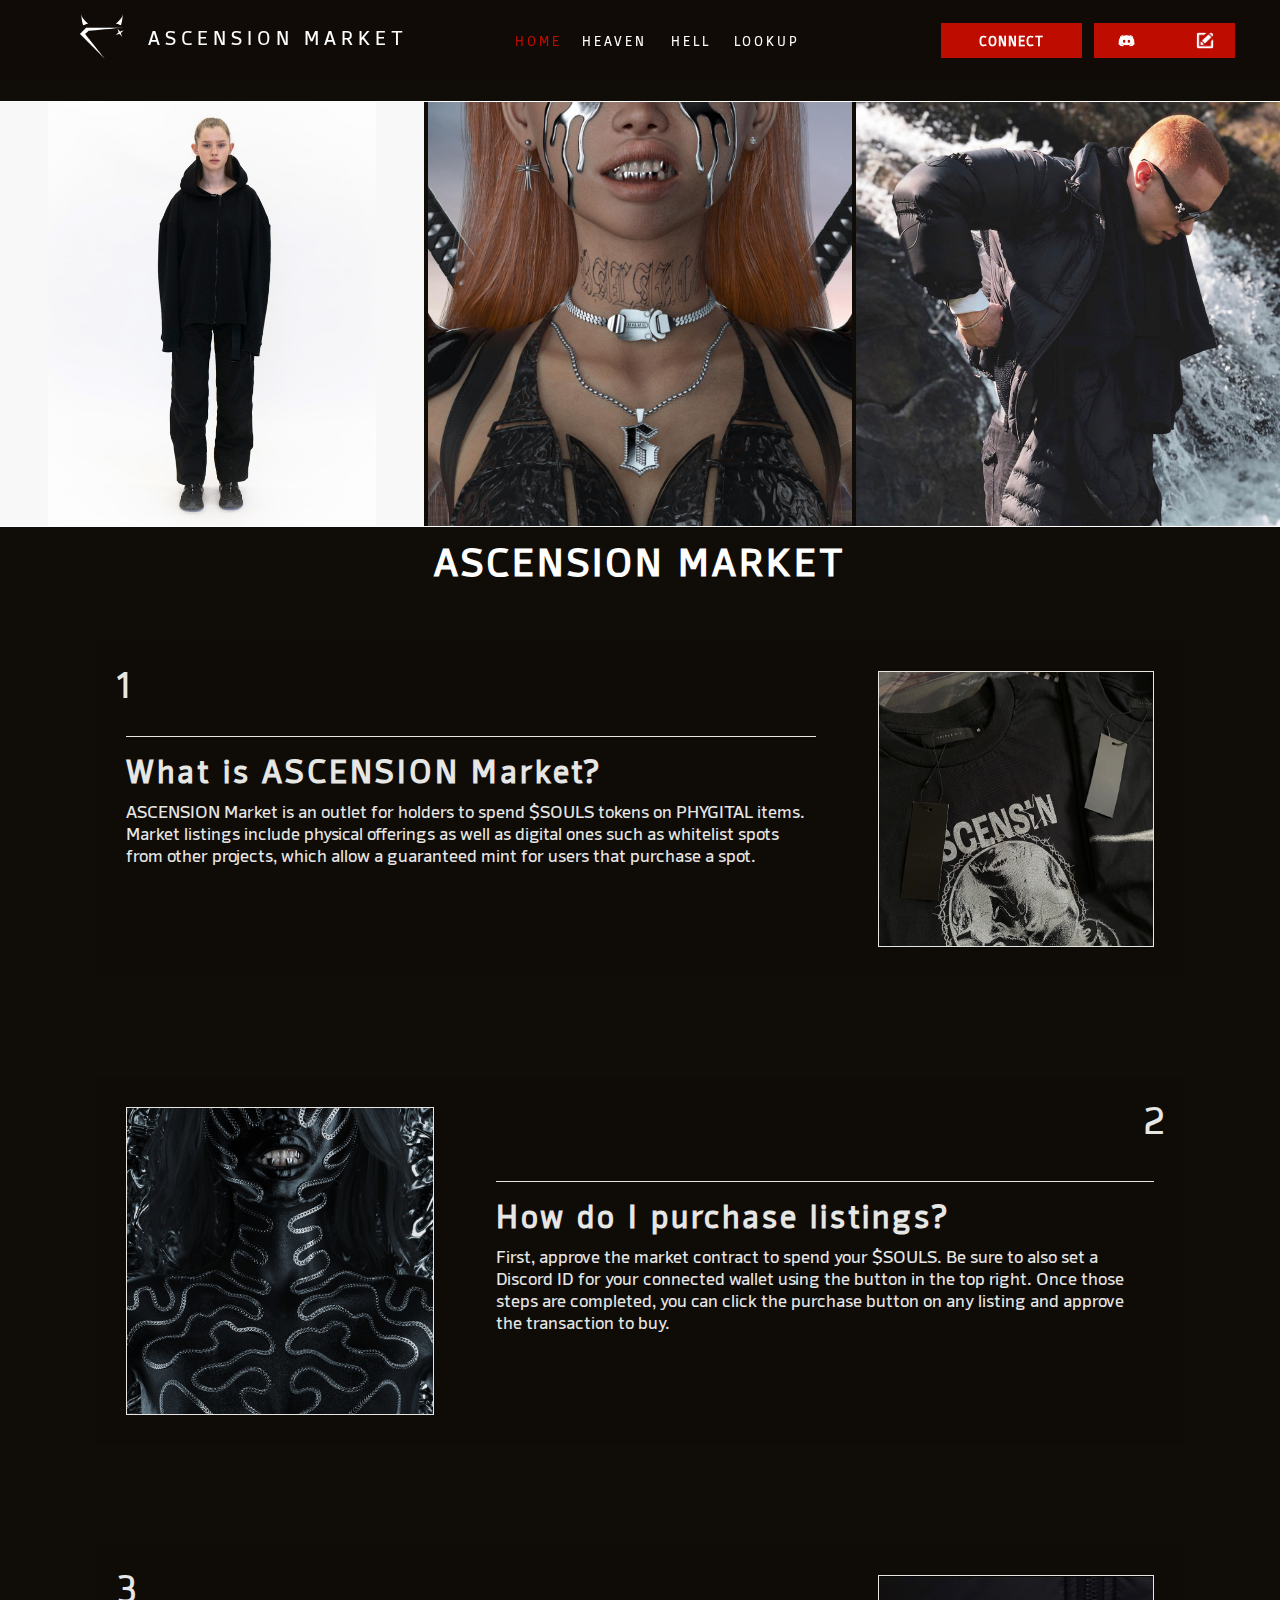
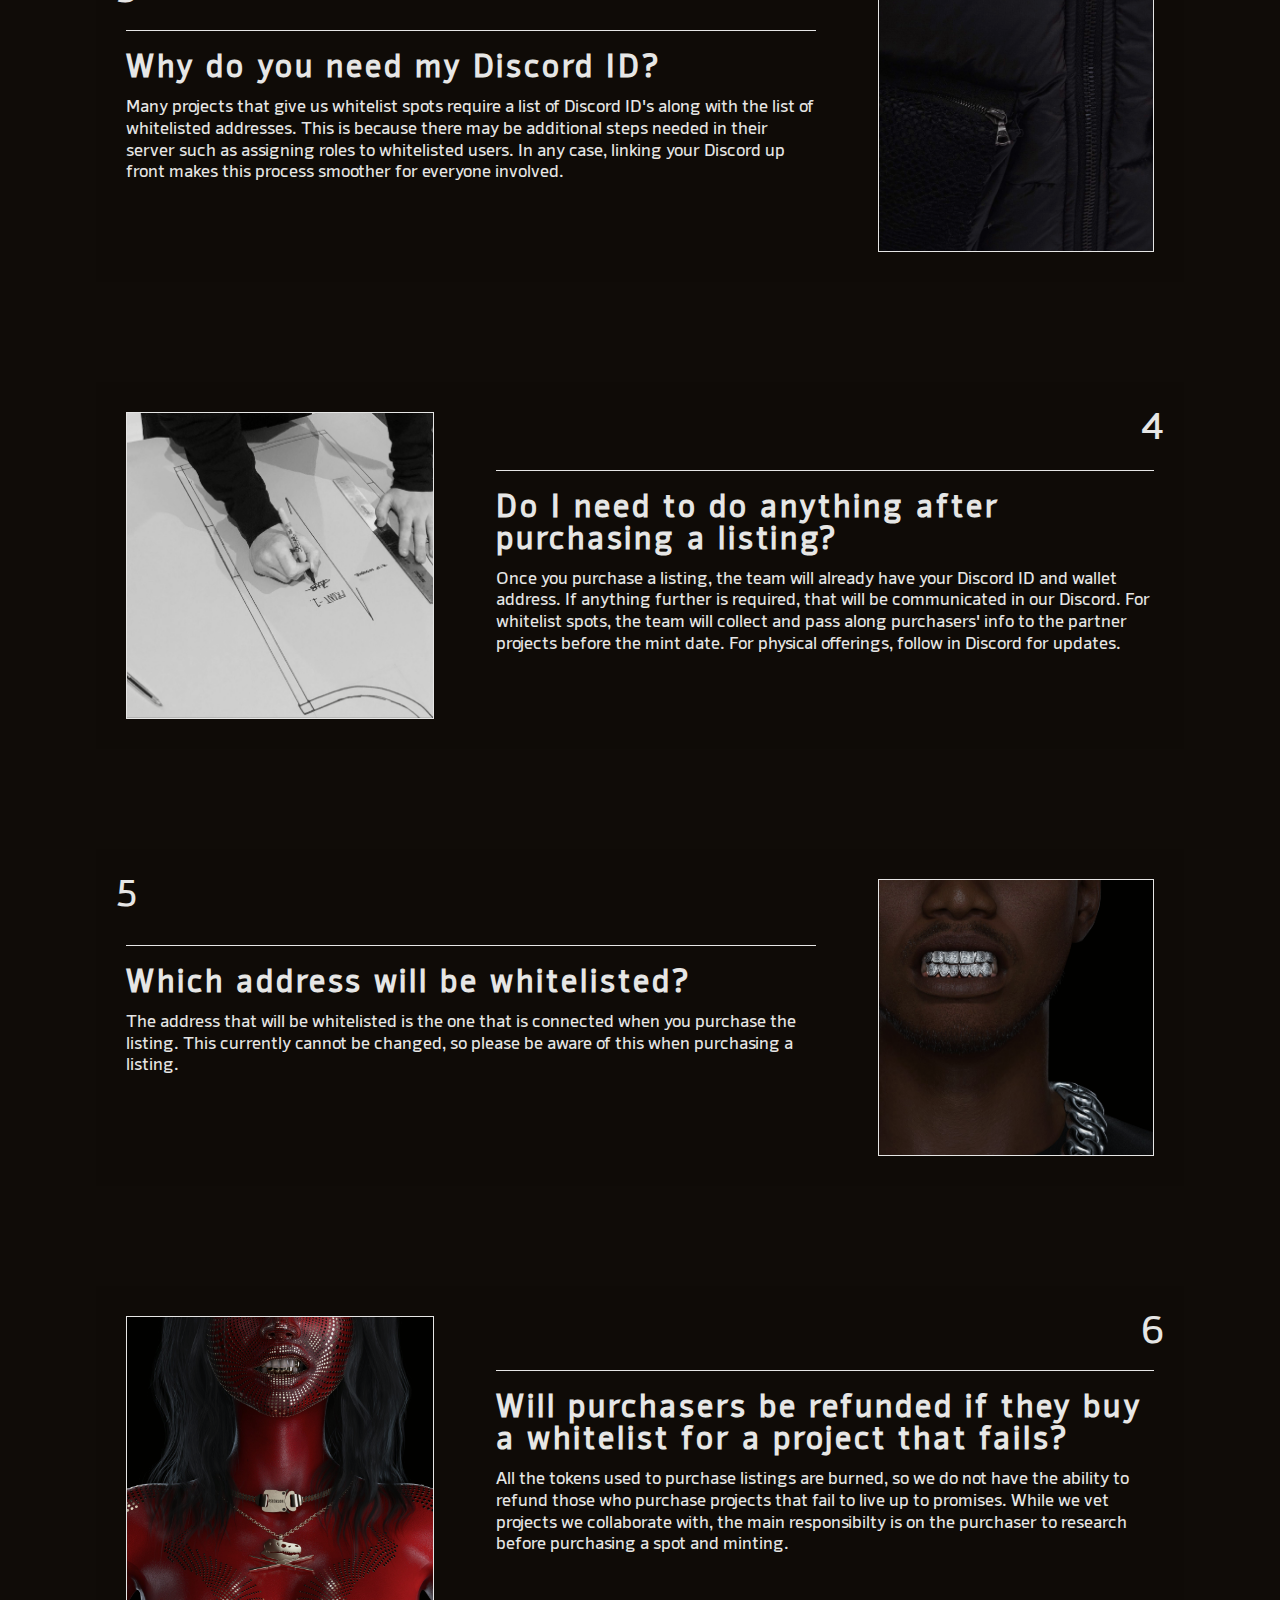
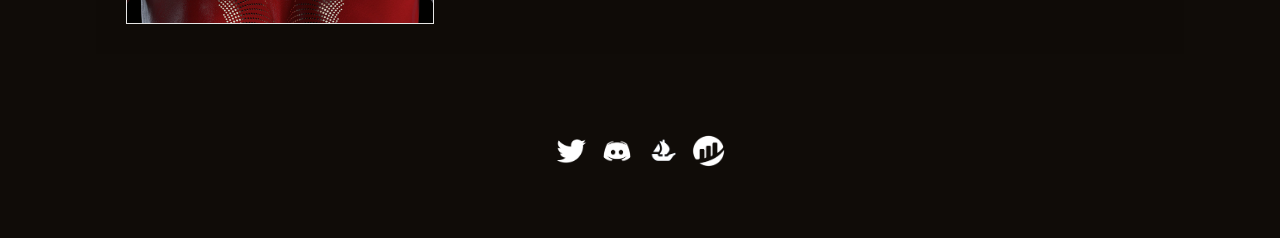
==== commit 7f5f92aa: "updates" ====
--- a/index.html
+++ b/index.html
@@ -66,9 +66,9 @@
             <span id="account-text">CONNECT</span>
          </button>
          <button class="button hide-on-mobile" id="discord" onclick="promptForDiscord()">
-            <img id="discord-img" src="./images/dc-black.png">
+            <img id="discord-img" src="./images/dc-white.png">
             <span id="discord-text"></span>
-            <img id="edit-img" src="./images/edit.png">
+            <img id="edit-img" src="./images/edit-white.png">
          </button>
       </div>
       <div id="mobile-wallet-connect-div" class="hide-on-desktop">
@@ -76,9 +76,9 @@
             <span id="mobile-account-text">CONNECT</span>
          </button>
          <button class="button" id="discord-mobile" onclick="promptForDiscord()">
-            <img id="discord-img" src="./images/dc-black.png">
+            <img id="discord-img" src="./images/dc-white.png">
             <span id="discord-text-mobile"></span>
-            <img id="edit-img" src="./images/edit.png">
+            <img id="edit-img" src="./images/edit-white.png">
          </button>
          <button id="navbar" href="#" class="button" onclick="toggleMenu()"></button>
       </div>
@@ -286,7 +286,7 @@
    <script type="application/javascript" src="https://cdn-cors.ethers.io/lib/ethers-5.5.1.umd.min.js"></script>
    <link href="css/webflow.css" rel="stylesheet" type="text/css">
    <script src="./scripts/utils.js"></script>
-   <script src="./scripts/workshopEthers-cb1.js"></script>
+   <script src="./scripts/workshopEthers.js"></script>
 </body>
 
 </html>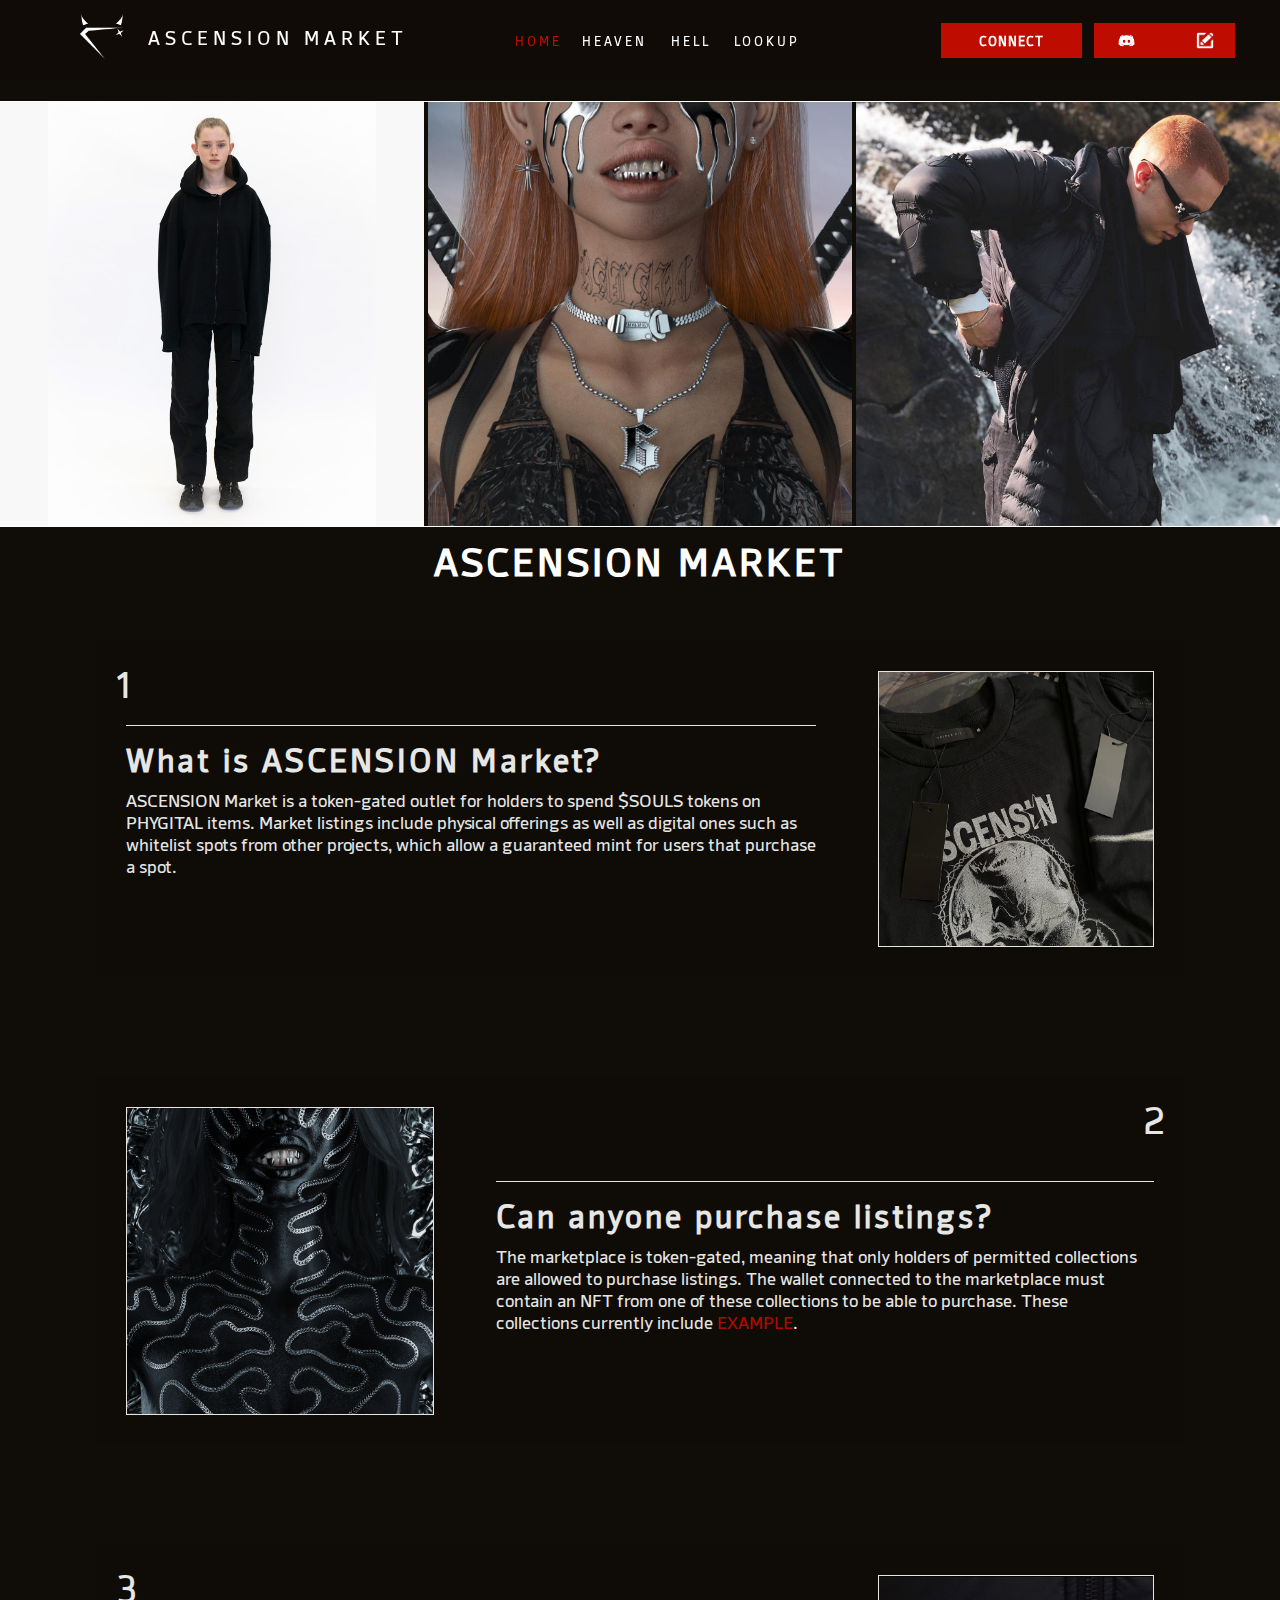
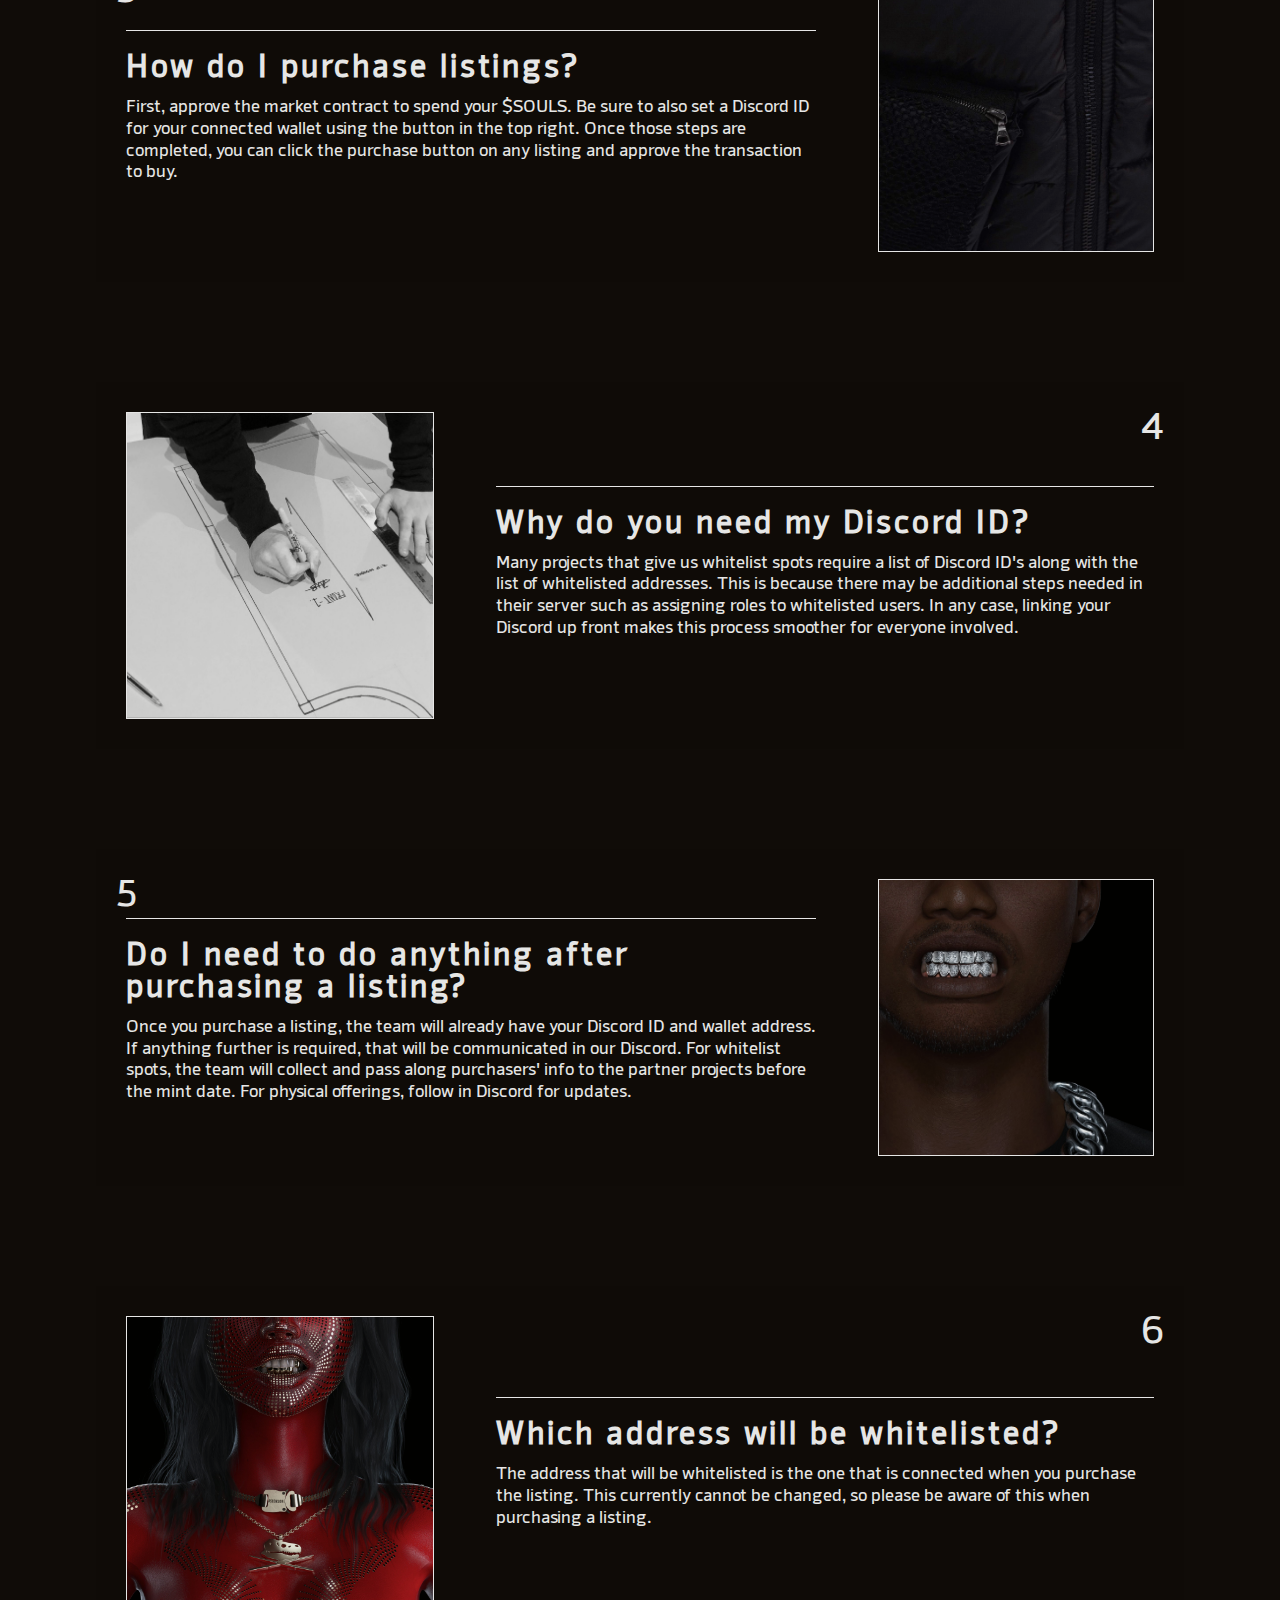
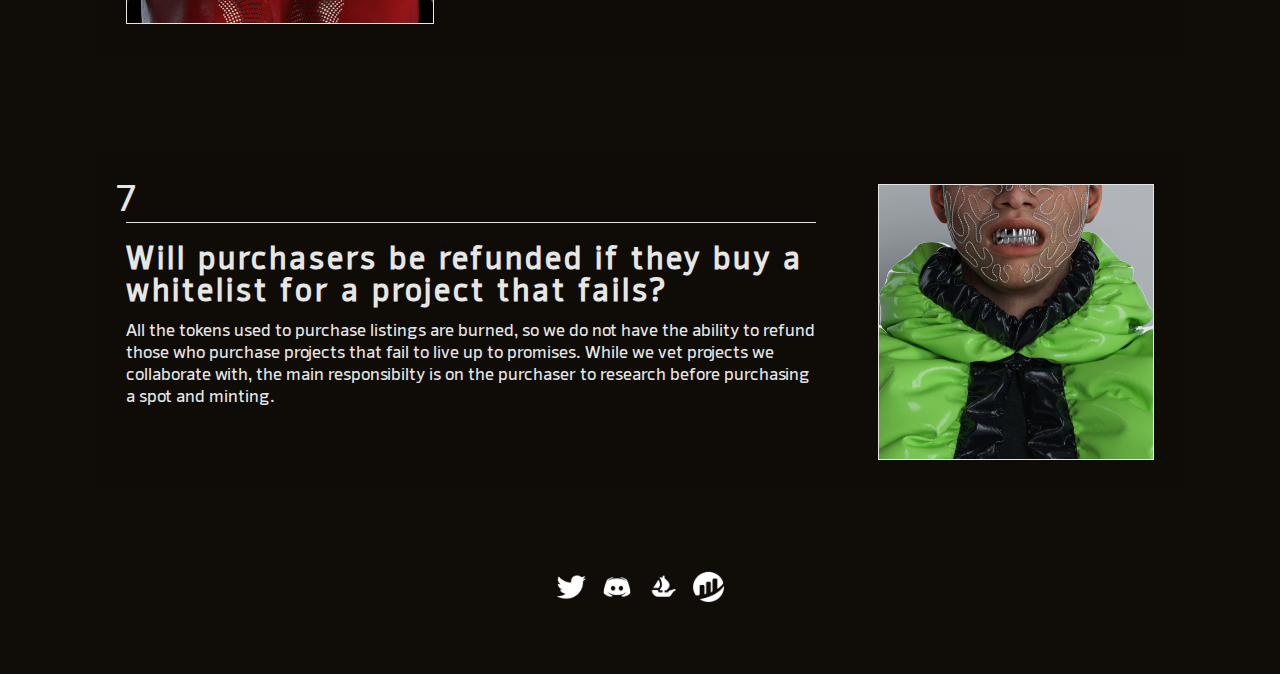
==== commit bda0d1ee: "update to v3.1.2" ====
--- a/index.html
+++ b/index.html
@@ -6,14 +6,18 @@
    <title>ASCENSION | Market</title>
    <meta content="Spend $SOULS on physical and digital offerings curated by the ASCENSION team!" name="description">
    <meta content="ASCENSION | Market" property="og:title">
-   <meta content="Spend $SOULS on physical and digital offerings curated by the ASCENSION team!" property="og:description">
+   <meta content="Spend $SOULS on physical and digital offerings curated by the ASCENSION team!"
+      property="og:description">
    <meta content="ASCENSION | Market" property="twitter:title">
-   <meta content="Spend $SOULS on physical and digital offerings curated by the ASCENSION team!" property="twitter:description">
+   <meta content="Spend $SOULS on physical and digital offerings curated by the ASCENSION team!"
+      property="twitter:description">
    <meta property="og:type" content="website">
-   <meta property="og:image" content="https://github.com/saintmaxi/ascension-market-dev/blob/master/images/tabicon.png?raw=true">
+   <meta property="og:image"
+      content="https://github.com/saintmaxi/ascension-market-dev/blob/master/images/tabicon.png?raw=true">
    <meta property="og:image:width" content="300">
    <meta property="og:image:height" content="300">
-   <meta name="twitter:image" content="https://github.com/saintmaxi/ascension-market-dev/blob/master/images/tabicon.png?raw=true" />
+   <meta name="twitter:image"
+      content="https://github.com/saintmaxi/ascension-market-dev/blob/master/images/tabicon.png?raw=true" />
    <meta content="width=device-width, initial-scale=1" name="viewport">
    <meta content="Webflow" name="generator">
    <link href="css/ascension-market.css" rel="stylesheet" type="text/css">
@@ -22,8 +26,10 @@
    <link href="css/mint.css" rel="stylesheet" type="text/css">
    <script
       type="text/javascript">!function (o, c) { var n = c.documentElement, t = " w-mod-"; n.className += t + "js", ("ontouchstart" in o || o.DocumentTouch && c instanceof DocumentTouch) && (n.className += t + "touch") }(window, document);</script>
-      <link href="https://github.com/saintmaxi/ascension-market-dev/blob/master/images/tabicon.png?raw=true" rel="shortcut icon" type="image/x-icon">
-      <link href="https://github.com/saintmaxi/ascension-market-dev/blob/master/images/tabicon.png?raw=true" rel="apple-touch-icon">
+   <link href="https://github.com/saintmaxi/ascension-market-dev/blob/master/images/tabicon.png?raw=true"
+      rel="shortcut icon" type="image/x-icon">
+   <link href="https://github.com/saintmaxi/ascension-market-dev/blob/master/images/tabicon.png?raw=true"
+      rel="apple-touch-icon">
 </head>
 
 <body class="body">
@@ -119,10 +125,13 @@
                   <img src="images/dc-white.png" loading="lazy" alt="">
                </a>
                <a href="https://opensea.io/collection/ascensionbyt6" target="_blank" class="link w-inline-block">
-                  <img src="images/os-transparent.png" loading="lazy" alt="" style="background-color: transparent;border-radius: 50%;">
-               </a>
-               <a href="https://etherscan.io/address/0xa74d868ce53af34f92b880a0f92f1ad8fc8944d7#code" target="_blank" class="link w-inline-block">
-                  <img class="etherscan" src="images/etherscan-white.png" loading="lazy" alt="" style="border-radius: 50%;">
+                  <img src="images/os-transparent.png" loading="lazy" alt=""
+                     style="background-color: transparent;border-radius: 50%;">
+               </a>
+               <a href="https://etherscan.io/address/0xa74d868ce53af34f92b880a0f92f1ad8fc8944d7#code" target="_blank"
+                  class="link w-inline-block">
+                  <img class="etherscan" src="images/etherscan-white.png" loading="lazy" alt=""
+                     style="border-radius: 50%;">
                </a>
             </div>
          </div>
@@ -143,7 +152,9 @@
          <div id="about-text-desktop-1" class="hide-on-mobile">
             <h2>What is ASCENSION Market?</h2>
             <p style="margin-bottom: 17px;">
-               ASCENSION Market is an outlet for holders to spend $SOULS tokens on PHYGITAL items. Market listings include physical offerings as well as digital ones such as whitelist spots from other projects, which allow a guaranteed mint for users that purchase a spot.
+               ASCENSION Market is a token-gated outlet for holders to spend $SOULS tokens on PHYGITAL items. Market
+               listings include physical offerings as well as digital ones such as whitelist spots from other projects,
+               which allow a guaranteed mint for users that purchase a spot.
             </p>
          </div>
          <h1 class="hide-on-desktop">What is ASCENSION Market?</h1>
@@ -152,7 +163,9 @@
          </div>
          <div id="about-text-mobile" class="hide-on-desktop">
             <p>
-               ASCENSION Market is an outlet for holders to spend $SOULS tokens. Market listings include physical offerings as well as whitelist spots from other projects which allow a guaranteed mint for users that purchase a spot.
+               ASCENSION Market is a token-gated outlet for holders to spend $SOULS tokens. Market listings include
+               physical offerings as well as whitelist spots from other projects which allow a guaranteed mint for users
+               that purchase a spot.
             </p>
          </div>
       </div>
@@ -160,19 +173,23 @@
    <div class="section body-section body-1 wf-section">
       <div id="about" class="container w-container box">
          <div class="right-number">2</div>
-         <h1 class="hide-on-desktop">How do I purchase listings?</h1>
+         <h1 class="hide-on-desktop">Can anyone purchase listings?</h1>
          <div id="about-gif">
             <img id="wc-gif" src="images/ex1.jpeg" style="width: 100%;">
          </div>
          <div id="about-text-desktop-2" class="hide-on-mobile">
-            <h2>How do I purchase listings?</h2>
-            <p>
-               First, approve the market contract to spend your $SOULS. Be sure to also set a Discord ID for your connected wallet using the button in the top right. Once those steps are completed, you can click the purchase button on any listing and approve the transaction to buy.
-            </p>
-         </div>
-         <div id="about-text-mobile" class="hide-on-desktop">
-            <p>
-               First, approve the market contract to spend your $SOULS. Be sure to also set a Discord ID for your connected wallet using the button in the top right. Once those steps are completed, you can click the purchase button on any listing and approve the transaction to buy.
+            <h2>Can anyone purchase listings?</h2>
+            <p>
+               The marketplace is token-gated, meaning that only holders of permitted collections are allowed to
+               purchase listings. The wallet connected to the marketplace must contain an NFT from one of these
+               collections to be able to purchase. These collections currently include <a class="link" target="_blank"
+                  href="">EXAMPLE</a>.
+            </p>
+         </div>
+         <div id="about-text-mobile" class="hide-on-desktop">
+            <p>
+               The marketplace is token-gated, meaning that only owners of permitted collections are allowed to purchase
+               listings. These collections currently include <a class="link" target="_blank" href="">EXAMPLE</a>.
             </p>
          </div>
       </div>
@@ -181,38 +198,48 @@
       <div id="about" class="container w-container box">
          <span class="left-number">3</span>
          <div id="about-text-desktop-1" class="hide-on-mobile">
+            <h2>How do I purchase listings?</h2>
+            <p style="margin-bottom: 17px;">
+               First, approve the market contract to spend your $SOULS. Be sure to also set a Discord ID for your
+               connected wallet using the button in the top right. Once those steps are completed, you can click the
+               purchase button on any listing and approve the transaction to buy.
+            </p>
+         </div>
+         <h1 class="hide-on-desktop">How do I purchase listings?</h1>
+         <div id="about-gif">
+            <img id="wc-gif" src="images/ex2.jpeg" style="width: 100%;">
+         </div>
+         <div id="about-text-mobile" class="hide-on-desktop">
+            <p>
+               First, approve the market contract to spend your $SOULS. Be sure to also set a Discord ID for your
+               connected wallet using the button in the top right. Once those steps are completed, you can click the
+               purchase button on any listing and approve the transaction to buy.
+            </p>
+         </div>
+      </div>
+   </div>
+   <div class="section body-section body-1 wf-section">
+      <div id="about" class="container w-container box">
+         <span class="right-number">4</span>
+         <h1 class="hide-on-desktop">Why do you need my Discord ID?</h1>
+         <div id="about-gif">
+            <img id="wc-gif" src="images/ex3.jpeg" style="width: 100%;">
+         </div>
+         <div id="about-text-desktop-2" class="hide-on-mobile">
             <h2>Why do you need my Discord ID?</h2>
-            <p style="margin-bottom: 17px;">
-               Many projects that give us whitelist spots require a list of Discord ID's along with the list of whitelisted addresses. This is because there may be additional steps needed in their server such as assigning roles to whitelisted users. In any case, linking your Discord up front makes this process smoother for everyone involved.
-            </p>
-         </div>
-         <h1 class="hide-on-desktop">Why do you need my Discord ID?</h1>
-         <div id="about-gif">
-            <img id="wc-gif" src="images/ex2.jpeg" style="width: 100%;">
-         </div>
-         <div id="about-text-mobile" class="hide-on-desktop">
-            <p>
-               Many projects that give us whitelist spots require a list of Discord ID's along with the list of whitelisted addresses. This is because there may be additional steps needed in their server such as assigning roles to whitelisted users. In any case, linking your Discord up front makes this process smoother for everyone involved.
-            </p>
-         </div>
-      </div>
-   </div>
-   <div class="section body-section body-1 wf-section">
-      <div id="about" class="container w-container box">
-         <span class="right-number">4</span>
-         <h1 class="hide-on-desktop">Do I need to do anything after purchasing a listing?</h1>
-         <div id="about-gif">
-            <img id="wc-gif" src="images/ex3.jpeg" style="width: 100%;">
-         </div>
-         <div id="about-text-desktop-2" class="hide-on-mobile">
-            <h2>Do I need to do anything after purchasing a listing?</h2>
-            <p>
-               Once you purchase a listing, the team will already have your Discord ID and wallet address. If anything further is required, that will be communicated in our Discord. For whitelist spots, the team will collect and pass along purchasers' info to the partner projects before the mint date. For physical offerings, follow in Discord for updates.
-            </p>
-         </div>
-         <div id="about-text-mobile" class="hide-on-desktop">
-            <p>
-               Once you purchase a listing, the team will already have your Discord ID and wallet address. If anything further is required, that will be communicated in our Discord. For whitelist spots, the team will collect and pass along purchasers' info to the partner projects before the mint date. For physical offerings, follow in Discord for updates.
+            <p>
+               Many projects that give us whitelist spots require a list of Discord ID's along with the list of
+               whitelisted addresses. This is because there may be additional steps needed in their server such as
+               assigning roles to whitelisted users. In any case, linking your Discord up front makes this process
+               smoother for everyone involved.
+            </p>
+         </div>
+         <div id="about-text-mobile" class="hide-on-desktop">
+            <p>
+               Many projects that give us whitelist spots require a list of Discord ID's along with the list of
+               whitelisted addresses. This is because there may be additional steps needed in their server such as
+               assigning roles to whitelisted users. In any case, linking your Discord up front makes this process
+               smoother for everyone involved.
             </p>
          </div>
       </div>
@@ -221,38 +248,70 @@
       <div id="about" class="container w-container box">
          <span class="left-number">5</span>
          <div id="about-text-desktop-1" class="hide-on-mobile">
+            <h2>Do I need to do anything after purchasing a listing?</h2>
+            <p style="margin-bottom: 17px;">
+               Once you purchase a listing, the team will already have your Discord ID and wallet address. If anything
+               further is required, that will be communicated in our Discord. For whitelist spots, the team will collect
+               and pass along purchasers' info to the partner projects before the mint date. For physical offerings,
+               follow in Discord for updates.
+            </p>
+         </div>
+         <h1 class="hide-on-desktop">Do I need to do anything after purchasing a listing?</h1>
+         <div id="about-gif">
+            <img id="wc-gif" src="images/ex4.jpeg" style="width: 100%;">
+         </div>
+         <div id="about-text-mobile" class="hide-on-desktop">
+            <p>
+               Once you purchase a listing, the team will already have your Discord ID and wallet address. If anything
+               further is required, that will be communicated in our Discord. For whitelist spots, the team will collect
+               and pass along purchasers' info to the partner projects before the mint date. For physical offerings,
+               follow in Discord for updates.
+            </p>
+         </div>
+      </div>
+   </div>
+   <div class="section body-section body-1 wf-section">
+      <div id="about" class="container w-container box">
+         <span class="right-number">6</span>
+         <h1 class="hide-on-desktop">Which address gets whitelisted?</h1>
+         <div id="about-gif">
+            <img id="wc-gif" src="images/ex6.jpeg" style="width: 100%;">
+         </div>
+         <div id="about-text-desktop-2" class="hide-on-mobile">
             <h2>Which address will be whitelisted?</h2>
             <p style="margin-bottom: 17px;">
-               The address that will be whitelisted is the one that is connected when you purchase the listing. This currently cannot be changed, so please be aware of this when purchasing a listing.
-            </p>
-         </div>
-         <h1 class="hide-on-desktop">Which address gets whitelisted?</h1>
-         <div id="about-gif">
-            <img id="wc-gif" src="images/ex4.jpeg" style="width: 100%;">
-         </div>
-         <div id="about-text-mobile" class="hide-on-desktop">
-            <p>
-               The address that will be whitelisted is the one that is connected when you purchase the listing. This currently cannot be changed, so please be aware of this when purchasing a listing.
-            </p>
-         </div>
-      </div>
-   </div>
-   <div class="section body-section body-1 wf-section">
-      <div id="about" class="container w-container box">
-         <span class="right-number">6</span>
+               The address that will be whitelisted is the one that is connected when you purchase the listing. This
+               currently cannot be changed, so please be aware of this when purchasing a listing.
+            </p>
+         </div>
+         <div id="about-text-mobile" class="hide-on-desktop">
+            <p>
+               The address that will be whitelisted is the one that is connected when you purchase the listing. This
+               currently cannot be changed, so please be aware of this when purchasing a listing.
+            </p>
+         </div>
+      </div>
+   </div>
+   <div class="section body-section body-1 wf-section">
+      <div id="about" class="container w-container box">
+         <span class="left-number">7</span>
+         <div id="about-text-desktop-1" class="hide-on-mobile">
+            <h2>Will purchasers be refunded if they buy a whitelist for a project that fails?</h2>
+            <p style="margin-bottom: 17px;">
+               All the tokens used to purchase listings are burned, so we do not have the ability to refund those who
+               purchase projects that fail to live up to promises. While we vet projects we collaborate with, the main
+               responsibilty is on the purchaser to research before purchasing a spot and minting.
+            </p>
+         </div>
          <h1 class="hide-on-desktop">Will purchasers be refunded if they buy a whitelist for a project that fails?</h1>
          <div id="about-gif">
-            <img id="wc-gif" src="images/ex6.jpeg" style="width: 100%;">
-         </div>
-         <div id="about-text-desktop-2" class="hide-on-mobile">
-            <h2>Will purchasers be refunded if they buy a whitelist for a project that fails?</h2>
-            <p style="margin-bottom: 17px;">
-               All the tokens used to purchase listings are burned, so we do not have the ability to refund those who purchase projects that fail to live up to promises. While we vet projects we collaborate with, the main responsibilty is on the purchaser to research before purchasing a spot and minting.
-            </p>
-         </div>
-         <div id="about-text-mobile" class="hide-on-desktop">
-            <p>
-               All the tokens used to purchase listings are burned, so we do not have the ability to refund those who purchase projects that fail to live up to promises. While we vet projects we collaborate with, the main responsibilty is on the purchaser to research before purchasing a spot and minting.
+            <img id="wc-gif" src="images/model4.jpeg" style="width: 100%;">
+         </div>
+         <div id="about-text-mobile" class="hide-on-desktop">
+            <p>
+               All the tokens used to purchase listings are burned, so we do not have the ability to refund those who
+               purchase projects that fail to live up to promises. While we vet projects we collaborate with, the main
+               responsibilty is on the purchaser to research before purchasing a spot and minting.
             </p>
          </div>
       </div>
@@ -268,10 +327,13 @@
                   <img src="images/dc-white.png" loading="lazy" alt="">
                </a>
                <a href="https://opensea.io/collection/ascensionbyt6" target="_blank" class="link w-inline-block">
-                  <img src="images/os-transparent.png" loading="lazy" alt="" style="background-color: transparent;border-radius: 50%;">
-               </a>
-               <a href="https://etherscan.io/address/0xa74d868ce53af34f92b880a0f92f1ad8fc8944d7#code" target="_blank" class="link w-inline-block">
-                  <img class="etherscan" src="images/etherscan-white.png" loading="lazy" alt="" style="border-radius: 50%;">
+                  <img src="images/os-transparent.png" loading="lazy" alt=""
+                     style="background-color: transparent;border-radius: 50%;">
+               </a>
+               <a href="https://etherscan.io/address/0xa74d868ce53af34f92b880a0f92f1ad8fc8944d7#code" target="_blank"
+                  class="link w-inline-block">
+                  <img class="etherscan" src="images/etherscan-white.png" loading="lazy" alt=""
+                     style="border-radius: 50%;">
                </a>
             </div>
          </div>
@@ -286,7 +348,7 @@
    <script type="application/javascript" src="https://cdn-cors.ethers.io/lib/ethers-5.5.1.umd.min.js"></script>
    <link href="css/webflow.css" rel="stylesheet" type="text/css">
    <script src="./scripts/utils.js"></script>
-   <script src="./scripts/workshopEthers.js"></script>
+   <script src="./scripts/indexEthers.js"></script>
 </body>
 
 </html>--- a/css/ascension-market.css
+++ b/css/ascension-market.css
@@ -1,658 +1,695 @@
-
-@font-face {  
-	font-family: 'Syke';
-	src: URL('./Syke-Regular.ttf') format('truetype');
-}  
+@font-face {
+  font-family: "Syke";
+  src: URL("./Syke-Regular.ttf") format("truetype");
+}
 
 select {
-	font-size: 2vw !important;
-	border-style: solid;
-	background-color: white;
-	color: black !important;
-	border-width: 1px solid black;
-	border: none;
-	min-width: 35%;
+  font-size: 2vw !important;
+  border-style: solid;
+  background-color: white;
+  color: black !important;
+  border: 1px solid black;
+  border: none;
+  min-width: 35%;
 }
 
 a.active {
-	color: #BF0C00 !important;
+  color: #bf0c00 !important;
 }
 
 #clear-cache {
-	margin-left: .5vw;
-	height: 1.5vw;
+  margin-left: 0.5vw;
+  height: 1.5vw;
 }
 
 #clear-cache:hover {
-	cursor: pointer;
-	opacity: .6;
-}
-
-html, body {
-	overscroll-behavior: none;
-	font-family: 'Syke', monospace;
-	margin: 0;
-	width: 100%;
-	height: 100%;	
+  cursor: pointer;
+  opacity: 0.6;
+}
+
+html,
+body {
+  overscroll-behavior: none;
+  font-family: "Syke", monospace;
+  margin: 0;
+  width: 100%;
+  height: 100%;
 }
 
 .token-icon {
-	display: inline;
-	width: 1.8vw !important;
+  display: inline;
+  width: 1.8vw !important;
 }
 
 .hidden {
-	display: none !important;
+  display: none !important;
 }
 
 .banner-img {
-	width: 100%;
-	height: 100%;
-}
-
-.fixed-banner{
-	position:fixed;
-    bottom:0px;
-    z-index: -1;
-}
-
-h1, h2 {
-	letter-spacing: 3px;
+  width: 100%;
+  height: 100%;
+}
+
+.fixed-banner {
+  position: fixed;
+  bottom: 0px;
+  z-index: -1;
+}
+
+h1,
+h2 {
+  letter-spacing: 3px;
 }
 
 h1 {
-	font-family: "Syke", monospace;
-	color: white;
-	font-weight: 600;
-	font-size: 3vw !important;
-	line-height: 3vw !important;
+  font-family: "Syke", monospace;
+  color: white;
+  font-weight: 600;
+  font-size: 3vw !important;
+  line-height: 3vw !important;
 }
 
 p {
-	font-size: 1.4vw !important;
-	line-height: 1.7vw !important;
+  font-size: 1.4vw !important;
+  line-height: 1.7vw !important;
 }
 
 #desktop-wallet-connect-div {
-	display: flex;
-	justify-content: space-between;
-	align-items: center;
-	width: 23%;
-	margin-left: 5%;
+  display: flex;
+  justify-content: space-between;
+  align-items: center;
+  width: 23%;
+  margin-left: 5%;
 }
 
 #desktop-wallet-connect-div button {
-	width: 48%;
-	font-size: 1vw;
-	letter-spacing: 1px;
+  width: 48%;
+  font-size: 1vw;
+  letter-spacing: 1px;
 }
 
 #discord-img {
-	height: 1.8vw;
+  height: 1.8vw;
 }
 
 #edit-img {
-	height: 1.4vw;
-}
-
-#account, #discord {
-	text-align: center;
-	background-color: #BF0C00 !important;
-	color:white !important;
-  }
-
-  #discord {
-	display: flex;
-	flex-direction: row;
-	justify-content: space-around;
-	align-items: center;
-  }
-
-#discord.success, #discord-mobile.success {
-    background-color: rgb(49, 219, 49) !important;
-	color: black !important;
-}
-
-#discord.success:hover, #discord-mobile.success:hover {
-    background-color: rgb(49, 219, 49) !important;
-	color: black !important;
-}
-
-#discord.failure, #discord-mobile.failure {
-    background-color: #F72119 !important;
-}
-
-#discord.failure:hover, #discord-mobile.failure:hover {
-    background-color: #F72119 !important;
-}
-
-  .button.loading, .button.connect {
-	background-color: #BF0C00 !important;
-	color: white !important;
-  }
-
-  #account.connected:hover {
-	  background-color: #BF0C00 !important;
-	  cursor: default;
-  }
-
-  .button.loading:hover {
-	background-color: #BF0C00 !important;
-	color: white !important;
-  }
-
-  .button.connect:hover {
-	background-color: #BF0C00 !important;
-	color: white !important;
-	cursor: pointer;
-  }
+  height: 1.4vw;
+}
+
+#account,
+#discord {
+  text-align: center;
+  background-color: #bf0c00 !important;
+  color: white !important;
+}
+
+#discord {
+  display: flex;
+  flex-direction: row;
+  justify-content: space-around;
+  align-items: center;
+}
+
+#discord.success,
+#discord-mobile.success {
+  background-color: rgb(49, 219, 49) !important;
+  color: black !important;
+}
+
+#discord.success:hover,
+#discord-mobile.success:hover {
+  background-color: rgb(49, 219, 49) !important;
+  color: black !important;
+}
+
+#discord.failure,
+#discord-mobile.failure {
+  background-color: #f72119 !important;
+}
+
+#discord.failure:hover,
+#discord-mobile.failure:hover {
+  background-color: #f72119 !important;
+}
+
+.button.loading,
+.button.connect {
+  background-color: #bf0c00 !important;
+  color: white !important;
+}
+
+#account.connected:hover {
+  background-color: #bf0c00 !important;
+  cursor: default;
+}
+
+.button.loading:hover {
+  background-color: #bf0c00 !important;
+  color: white !important;
+}
+
+.button.connect:hover {
+  background-color: #bf0c00 !important;
+  color: white !important;
+  cursor: pointer;
+}
 
 .body {
-    background-color: #100C08;
-	font-family: "Syke", monospace;
-	background-size: auto;
-	background-repeat: repeat;
-	color: white;
-	cursor: default !important;
+  background-color: #100c08;
+  font-family: "Syke", monospace;
+  background-size: auto;
+  background-repeat: repeat;
+  color: white;
+  cursor: default !important;
 }
 
 .header {
-	padding-top: 40px;
-	padding-bottom: 40px
+  padding-top: 40px;
+  padding-bottom: 40px;
 }
 
 .hide-on-desktop {
-	display: none !important;
+  display: none !important;
 }
 
 .section {
-	padding-top: 50px;
-	padding-bottom: 50px !important;
-	background-position: 0 0;
-	background-size: 500px
-
+  padding-top: 50px;
+  padding-bottom: 50px !important;
+  background-position: 0 0;
+  background-size: 500px;
 }
 
 .section.footer {
-	padding-top: 10px;
-	padding-bottom: 10px;
-	background-position: 100% 50%;
-	background-size: cover;
-	background-repeat: no-repeat;
+  padding-top: 10px;
+  padding-bottom: 10px;
+  background-position: 100% 50%;
+  background-size: cover;
+  background-repeat: no-repeat;
 }
 
 .footer-section {
-	margin: auto;
-	padding: 5px;
-	width: 100%;
-	text-align: center;
+  margin: auto;
+  padding: 5px;
+  width: 100%;
+  text-align: center;
 }
 
 .center-div {
-	display: -webkit-box;
-	display: -webkit-flex;
-	display: -ms-flexbox;
-	display: flex;
-	margin-bottom: 50px;
-	-webkit-box-orient: vertical;
-	-webkit-box-direction: normal;
-	-webkit-flex-direction: column;
-	-ms-flex-direction: column;
-	flex-direction: column;
-	-webkit-box-pack: center;
-	-webkit-justify-content: center;
-	-ms-flex-pack: center;
-	justify-content: center;
-	-webkit-box-align: center;
-	-webkit-align-items: center;
-	-ms-flex-align: center;
-	align-items: center
+  display: -webkit-box;
+  display: -webkit-flex;
+  display: -ms-flexbox;
+  display: flex;
+  margin-bottom: 50px;
+  -webkit-box-orient: vertical;
+  -webkit-box-direction: normal;
+  -webkit-flex-direction: column;
+  -ms-flex-direction: column;
+  flex-direction: column;
+  -webkit-box-pack: center;
+  -webkit-justify-content: center;
+  -ms-flex-pack: center;
+  justify-content: center;
+  -webkit-box-align: center;
+  -webkit-align-items: center;
+  -ms-flex-align: center;
+  align-items: center;
 }
 
 .button {
-	touch-action: manipulation;
-	background-color: #BF0C00 !important;
-	color: white !important;
-	font-size: 1vw;
-	line-height: 1.7vw;
-	padding: .5vw;
-	font-family: "Syke", monospace;
-	font-weight: bolder;
+  touch-action: manipulation;
+  background-color: #bf0c00 !important;
+  color: white !important;
+  font-size: 1vw;
+  line-height: 1.7vw;
+  padding: 0.5vw;
+  font-family: "Syke", monospace;
+  font-weight: bolder;
 }
 
 .link {
-	color: white;
-	text-decoration: none
+  color: white;
+  text-decoration: none;
 }
 
 .title-link {
+  color: white !important;
+  text-decoration: none;
+}
+
+.title-link:hover {
+  color: #bf0c00 !important;
+}
+
+.button:hover {
+  background-color: #f03427 !important;
+  color: white !important;
+}
+
+.link:hover {
+  color: #bf0c00;
+}
+
+.section-title {
+  font-size: 2.3vw;
+  text-align: center;
+}
+
+h2 {
+  font-size: 1.9vw;
+  line-height: 1.9vw;
+}
+
+h4 {
+  font-size: 1.4vw;
+  line-height: 1.8vw;
+}
+
+h5 {
+  font-size: 1vw !important;
+  line-height: 1.3vw !important;
+}
+
+.banner-img {
+  width: 100%;
+}
+
+#pending-transactions {
+  text-align: center;
+  min-width: 20%;
+  position: fixed;
+  bottom: 20px;
+  left: 20px;
+  z-index: 99999999;
+}
+
+.loading-div {
+  cursor: pointer;
+  width: 100%;
+  text-decoration: none;
+  height: 5%;
+  background-color: white;
+  color: black;
+  font-size: 1.2vw;
+  line-height: 1.5vw;
+  padding: 20px;
+  text-align: center;
+  border: 1px solid white;
+  font-family: "Syke";
+}
+
+.etherscan-link {
+  text-decoration: none;
+}
+
+#loading-popup {
+  border: solid 1px white;
+  background-color: white;
+  padding: 5vw;
+  z-index: 99999;
+  position: fixed;
+  top: 50%;
+  left: 50%;
+  transform: translate(-50%, -50%);
+  width: 33vw;
+  text-align: center;
+}
+
+#error-popup-wrapper {
+  position: relative;
+  width: 100%;
+  height: 100%;
+}
+
+#error-popup-wrapper #close,
+#content #close {
+  position: absolute;
+  width: 5%;
+  top: 1%;
+  right: 1%;
+}
+
+#error-popup-wrapper #close:hover,
+#content #close:hover {
+  opacity: 0.8;
+  cursor: pointer;
+}
+
+#error-popup,
+#status-popup,
+#discord-popup {
+  background-color: #100c08;
+  z-index: 99999;
+  position: fixed;
+  top: 50%;
+  left: 50%;
+  transform: translate(-50%, -50%);
+  width: 53vw;
+  height: 35vh;
+  border: solid 1px white;
+  text-align: center;
+  box-shadow: 0 0 5000px 5000px rgba(0, 0, 0, 0.88);
+}
+
+#discord-popup {
+  height: 50vh;
+}
+
+#error-popup p,
+#status-popup p,
+#discord-popup p {
+  width: 90%;
+  font-size: 2.5vw !important;
+  line-height: 2.7vw !important;
+  position: absolute;
+  color: white;
+  top: 50%;
+  left: 50%;
+  padding: 1vw;
+  transform: translate(-50%, -50%);
+  text-align: center;
+  font-family: "Syke", monospace;
+}
+
+#discord-popup p {
+  position: initial;
+  top: initial;
+  left: initial;
+  transform: none;
+  width: 95%;
+  margin: auto;
+  padding-bottom: 0;
+}
+
+#discord-popup #content {
+  width: 100%;
+  font-size: 2vw;
+  line-height: 2vw;
+  position: absolute;
+  color: white;
+  top: 50%;
+  left: 50%;
+  width: 90%;
+  transform: translate(-50%, -50%);
+}
+
+#discord-popup #content input {
+  text-align: center;
+  width: 80%;
+  color: black !important;
+}
+
+#discord-popup #content button {
+  margin: auto;
+  margin-top: 3%;
+  width: 80%;
+}
+
+@keyframes blinker {
+  50% {
+    opacity: 0;
+  }
+}
+
+.blinking {
+  animation: blinker 1.6s linear infinite;
+}
+
+.success {
+  background-color: rgb(49, 219, 49) !important;
+  color: black !important;
+}
+
+.failure {
+  background-color: #f72119 !important;
+}
+
+#block-screen,
+#block-screen-error,
+#block-screen-status,
+#block-screen-approval,
+#block-screen-loading,
+#block-screen-discord {
+  z-index: 9998;
+  width: 100vw;
+  opacity: 0;
+  position: absolute;
+  top: 0;
+}
+
+@media screen and (max-width: 1000px) {
+  .footer-section {
+    margin: auto;
+    padding: 5px;
+    width: 100%;
+    text-align: center;
+  }
+}
+
+.mint-container {
+  text-align: center;
+}
+
+.box {
+  /* border-style: solid; */
+  /* border-color: black; */
+  /* border-radius: 20px; */
+  /* border-width: .5vw; */
+  padding: 20px;
+  background-color: #100c08;
+  opacity: 0.9;
+  backdrop-filter: blur(4px);
+  -webkit-backdrop-filter: blur(4px);
+}
+
+.box2 {
+  background-color: rgba(95, 92, 92, 0.336);
+}
+
+.box3 {
+  background-color: rgba(95, 92, 92, 0.336);
+  padding: 50px;
+  border-style: solid;
+  border-color: white;
+  border-radius: 2px;
+  min-height: 60vh;
+}
+
+@media screen and (max-width: 991px) {
+  #discord-mobile {
+    display: flex;
+    flex-direction: row;
+    align-items: center;
+    justify-content: space-around;
+  }
+
+  .token-icon {
+    display: inline;
+    width: 2.8vh !important;
+  }
+
+  .box {
+    border-width: 1px;
+  }
+
+  .section {
+    padding-top: 0px;
+    padding-bottom: 15px !important;
+  }
+
+  .section-title {
+    font-size: 3vh;
+    text-align: center;
+  }
+
+  h2 {
+    font-size: 3.4vh;
+    line-height: 3.4vh;
+  }
+
+  h3 {
+    font-size: 2.4vh !important;
+    line-height: 2.9vh !important;
+  }
+
+  h4 {
+    font-size: 2vh;
+    line-height: 2.4vh;
+  }
+
+  h5 {
+    font-size: 1.8vh !important;
+    line-height: 2vh !important;
+  }
+
+  .button {
+    font-size: 2.3vh;
+    line-height: 2.8vh;
+    padding: 5px;
+    border-width: 1px;
+    min-height: 7vh;
+  }
+
+  p {
+    font-size: 2.8vh !important;
+    line-height: 3.1vh !important;
+    margin: 0 !important;
+    padding: 10px !important;
+  }
+
+  .hide-on-mobile {
+    display: none !important;
+  }
+
+  .hide-on-desktop {
+    display: block !important;
+  }
+
+  #mobile-account {
+    width: 80%;
+    background-color: #bf0c00 !important;
     color: white !important;
-	text-decoration: none
-}
-
-.title-link:hover {
-	color: #F8E4A9 !important;
-}
-
-.button:hover {
-	background-color: #f03427 !important;
-	color: white !important;
-}
-
-.link:hover {
-	color: #BF0C00;
-}
-
-.section-title{
-	font-size:  2.3vw;
-	text-align: center;
-}
-
-h2 {
-	font-size:  1.9vw;
-	line-height:  1.9vw;
-}
-
-h4 {
-	font-size:  1.4vw;
-	line-height:  1.8vw;
-}
-
-h5 {
-	font-size:  1vw !important;
-	line-height:  1.3vw !important;
-}
-
-.banner-img {
-	width: 100%;
-}
-
-#pending-transactions {
-    text-align: center;
-    min-width: 20%;
+  }
+
+  #about {
+    padding: 0;
+  }
+
+  .header {
+    padding-top: 10px;
+    padding-right: 40px;
+    padding-left: 40px;
+  }
+
+  .header-menu {
+    font-size: 2.5vh;
+    margin: 5px;
+  }
+
+  .box3 {
+    margin-top: 15vh;
+    width: 100%;
+    position: relative;
+    background-color: rgba(95, 92, 92, 0.336);
+    padding: 50px;
+    min-height: 40vh;
+  }
+
+  #pending-transactions {
+    min-width: 85%;
     position: fixed;
     bottom: 20px;
-    left: 20px;
-    z-index: 99999999;
-  }
-  
-.loading-div {
-    cursor: pointer;
-    width: 100%;
-    text-decoration: none;
-    height: 5%;
-    background-color: white;
-    border: solid white .3em;
-    color: black;
-    font-size: 1.2vw;
-    line-height: 1.5vw;
-    padding: 20px;
-    text-align: center;
-	border-radius: 15px;
-	border: .5vw solid black;
-	font-family: "Syke";
-}
-
-.etherscan-link {
-    text-decoration: none;
-}
-
-
-#loading-popup {
-    border: solid 1px white;
-    background-color: white;
-    padding:5vw;
-    z-index: 99999;
-    position:fixed;
-    top:50%;
     left: 50%;
-    transform: translate(-50%, -50%);
-    width: 33vw;
-    text-align: center;
-}
-
-#error-popup, #status-popup, #discord-popup {
-	background-color: #100C08;
-    z-index: 99999;
-    position:fixed;
-    top:50%;
-    left: 50%;
-    transform: translate(-50%, -50%);
-    width: 53vw;
-    height: 35vh;
-    border: solid 1px white;
-    text-align: center;
-    box-shadow: 0 0 5000px 5000px rgba(0,0,0,0.88);
-}
-
-#discord-popup {
-    height: 50vh;
-}
-
-#error-popup p, #status-popup p, #discord-popup p {
+    transform: translate(-50%, 0);
+  }
+
+  .loading-div {
+    font-size: 4vw !important;
+    line-height: 4.6vw !important;
+    border-width: 1px;
+  }
+
+  #loading-popup {
+    width: 75vw;
+    border-width: 1px;
+    bottom: 3vh;
+  }
+
+  h1 {
+    font-size: 5.4vh !important;
+    line-height: 5.4vh !important;
+  }
+
+  #error-popup,
+  #status-popup,
+  #discord-popup {
+    width: 75vw;
+    height: 25vh;
+    border-width: 1px;
+  }
+
+  #error-popup-wrapper #close {
+    position: absolute;
+    width: 12%;
+    top: 1%;
+    right: 1%;
+  }
+
+  #discord-popup {
+    height: 45vh;
+  }
+
+  #error-popup p,
+  #status-popup p {
+    font-size: 4vw !important;
+    line-height: 4.2vw !important;
+    width: 80%;
+  }
+
+  #discord-popup p {
+    padding: 0;
+    font-size: 3vh !important;
+    line-height: 3vh !important;
+    margin: auto !important;
+    margin-bottom: 3%;
+  }
+
+  #discord-popup #content input {
+    border-width: 2px;
+    font-size: 4vw;
+    line-height: 4vw;
     width: 90%;
-    font-size: 2.5vw !important;
-    line-height: 2.7vw !important;
-    position: absolute;
-	color: white;
-    top: 50%;
-    left: 50%;
-	padding: 1vw;
-    transform: translate(-50%, -50%);
-    text-align: center;
-	font-family: "Syke", monospace;
-}
-
-
-#discord-popup p {
-	position: initial;
-	top: initial;
-	left: initial;
-	transform: none;
-	width: 95%;
-	margin: auto;
-	padding-bottom: 0;
-}
-  
-  #discord-popup #content {
-	width: 100%;
-	font-size: 2vw;
-	line-height: 2vw;
-	position: absolute;
-	color: white;
-	top: 50%;
-	left: 50%;
-	width: 90%;
-	transform: translate(-50%, -50%);
-  }
-  
-  #discord-popup #content input {
-	text-align: center;
-	width: 80%;
-  }
-  
+  }
+
   #discord-popup #content button {
-	margin: auto;
-	margin-top: 3%;
-	width: 80%;
-  }
-
-
-@keyframes blinker {
-    50% {
-      opacity: 0;
-    }
-}
-
-.blinking {
-    animation: blinker 1.6s linear infinite;
-}
-
-.success {
-    background-color: rgb(49, 219, 49) !important;
-	color: black !important;
-}
-
-.failure {
-    background-color: #F72119 !important;
-}
-
-#block-screen, #block-screen-error, #block-screen-status, #block-screen-approval, #block-screen-loading, #block-screen-discord {
-    z-index: 9998;
-    width: 100vw;
-    opacity: 0;
-    position: absolute;
-    top: 0;
-}
-
-@media screen and (max-width: 1000px) {
-	.footer-section {
-		margin: auto;
-		padding: 5px;
-		width: 100%;
-		text-align: center;
-	}
-}
-
-.mint-container {
-	text-align: center;
-}
-
-.box {
-	/* border-style: solid; */
-	/* border-color: black; */
-	/* border-radius: 20px; */
-	/* border-width: .5vw; */
-	padding: 20px;
-    background-color: #100C08;
-	opacity: .9;
-	backdrop-filter: blur(4px);
-    -webkit-backdrop-filter: blur(4px);
-}
-
-.box2 {
-	background-color: rgba(95, 92, 92, 0.336);
-}
-
-.box3 {
-	background-color: rgba(95, 92, 92, 0.336);
-	padding: 50px;
-	border-style: solid;
-	border-color: white;
-	border-radius: 2px;
-	min-height: 60vh;
-}
-
-@media screen and (max-width:991px) {
-
-	#discord-mobile {
-		display: flex;
-		flex-direction: row;
-		align-items: center;
-		justify-content: space-around;
-	}
-
-	.token-icon {
-		display: inline;
-		width: 2.8vh !important;
-	}
-
-	.box {
-		border-width: 5px;
-	}
-
-	.section {
-		padding-top: 0px;
-		padding-bottom: 15px !important;
-	}
-
-
-    .section-title {
-        font-size: 3vh;
-        text-align: center;
-    }
-
-	h2 {
-		font-size:  3.4vh;
-		line-height: 3.4vh;
-	}
-
-	h3 {
-		font-size:  2.4vh !important;
-		line-height:  2.9vh !important;
-	}
-
-	h4 {
-		font-size:  2vh;
-		line-height:  2.4vh;
-	}
-
-	h5 {
-		font-size:  1.8vh !important;
-		line-height:  2vh !important;
-	}
-
-	.button {
-		font-size: 2.3vh;
-		line-height: 2.8vh ;	
-		padding: 5px;
-		border-width: 1px;
-		min-height: 7vh;
-	}
-
-	p {
-		font-size: 2.8vh !important;
-		line-height: 3.1vh !important;
-		margin: 0 !important;
-		padding: 10px !important;
-	}
-
-	.hide-on-mobile {
-        display: none !important;
-    }
-
-	.hide-on-desktop {
-		display: block !important;
-	}
-
-	#mobile-account {
-		width: 80%;
-		background-color: #BF0C00 !important;
-		color: white !important;
-	  }
-
-	#about {
-		padding: 0;
-	}
-
-	.header {
-		padding-top: 10px;
-		padding-right: 40px;
-		padding-left: 40px
-	}
-
-	.header-menu {
-		font-size: 2.5vh;
-		margin: 5px;
-	}
-
-	.box3 {
-		margin-top: 15vh;
-		width: 100%;
-		position: relative;
-		background-color: rgba(95, 92, 92, 0.336);
-		padding: 50px;
-		min-height: 40vh;
-	}
-
-	#pending-transactions {
-        min-width: 85%;
-        position: fixed;
-        bottom: 20px;
-        left: 50%;
-        transform: translate(-50%, 0);
-      }
-    
-      .loading-div {
-        font-size: 4vw !important;
-        line-height: 4.6vw !important;
-		border-width: 5px;
-      }
-
-	  #loading-popup {
-        width: 75vw;
-		border-width: 5px;
-		bottom: 3vh;
-    }
-
-	h1 {
-		font-size: 5.4vh !important;
-		line-height: 5.4vh !important;
-	}
-
-    #error-popup, #status-popup, #discord-popup {
-        width: 75vw;
-        height: 15vh;
-		border-width: 1px;
-    }
-
-	#discord-popup {
-		height: 45vh;
-	  }
-
-    #error-popup p, #status-popup p {
-        font-size: 4vw !important;
-		line-height: 4.2vw !important;
-		width: 80%;
-    }
-
-	#discord-popup p {
-		padding: 0;
-		font-size: 3vh !important;
-		line-height: 3vh !important;
-		margin: auto !important;
-		margin-bottom: 3%;
-	  }
-	
-	  #discord-popup #content input {
-		border-width: 2px;
-		font-size: 4vw;
-		line-height: 4vw;
-		width: 90%;
-	  }
-
-	  #discord-popup #content button {
-		margin-top: 7%;
-		width: 90%;
-  }
-
-}
-
-@media screen and (max-width:767px) {
-
-	#clear-cache {
-		height: 2.5vh;
-		margin-left: 10px;
-	}
-
-	.header {
-		padding-right: 20px;
-		padding-left: 20px
-	}
-
-	select {
-		border-width: 3px;
-		font-size: 3vh !important;
-		width: 90%;
-	}
-
-	#discord-img {
-		height: 3.3vh;
-	}
-
-	#edit-img {
-		height: 2.3vh;
-	}
-}
-
-@media screen and (max-width:479px) {
-	.header {
-		padding-bottom: 20px
-	}
-	.button.connect-button {
-		margin-top: 0
-	}
+    margin-top: 7%;
+    width: 90%;
+  }
+}
+
+@media screen and (max-width: 767px) {
+  #clear-cache {
+    height: 2.5vh;
+    margin-left: 10px;
+  }
+
+  .header {
+    padding-right: 20px;
+    padding-left: 20px;
+  }
+
+  select {
+    border-width: 1px;
+    font-size: 3vh !important;
+    width: 90%;
+  }
+
+  #discord-img {
+    height: 3.3vh;
+  }
+
+  #edit-img {
+    height: 2.3vh;
+  }
+}
+
+@media screen and (max-width: 479px) {
+  .header {
+    padding-bottom: 20px;
+  }
+  .button.connect-button {
+    margin-top: 0;
+  }
 }
 
 .mint-section {
-	padding-top: 50px;
+  padding-top: 50px;
 }
 
 #top {
-	padding-bottom: 0px;
-	padding-top: 0px;
+  padding-bottom: 0px;
+  padding-top: 0px;
 }
 
 #about {
-	z-index: 4;
-}+  z-index: 4;
+}
--- a/css/index.css
+++ b/css/index.css
@@ -1,544 +1,545 @@
 :root {
-    --main-bg-color: #447CFC;
-  }
+  --main-bg-color: #447cfc;
+}
 
 @keyframes blinker {
-    50% {
-      opacity: 0;
-    }
+  50% {
+    opacity: 0;
+  }
 }
 
 #models {
+  text-align: center;
+  margin-top: 9vh;
+  padding: 0 !important;
+  border-top: solid white 1px;
+  border-bottom: solid white 1px;
+}
+
+#models img {
+  width: 33.1vw;
+}
+
+/* start header/navbar styling */
+
+#top {
+  position: fixed;
+  z-index: 9999;
+  width: 100%;
+  /* opacity: .95; */
+  display: flex;
+  flex-direction: row;
+  justify-content: center;
+  color: white !important;
+  background-color: #100c08ef;
+  backdrop-filter: blur(4px);
+  -webkit-backdrop-filter: blur(4px);
+  height: 9vh;
+  font-family: "Syke", sans-serif;
+}
+
+#project-name {
+  color: white;
+}
+
+#header,
+#title-section {
+  margin: 0;
+  padding: 0;
+}
+
+#title-section {
+  display: flex;
+  flex-direction: row;
+  justify-content: center;
+  align-items: center;
+  width: 30%;
+  font-size: 1.5vw;
+  line-height: 1.5vw;
+  text-align: center;
+}
+
+#title {
+  width: 100%;
+  letter-spacing: 5px;
+}
+
+#title img {
+  height: 8vh;
+  margin-bottom: 1vh;
+}
+
+#title-link {
+  height: 100%;
+  width: 80%;
+  color: white !important;
+}
+
+#header {
+  width: 35%;
+  display: flex;
+  flex-direction: row;
+  justify-content: center;
+  align-items: center;
+  font-size: 2vw;
+  line-height: 2vw;
+}
+
+.header-menu {
+  font-size: 1vw;
+  line-height: 1vw;
+  letter-spacing: 3px;
+  width: 15%;
+  margin: 1%;
+  text-align: center;
+}
+
+.header-menu a {
+  color: white;
+}
+
+#socials {
+  display: flex;
+  flex-direction: row;
+  align-items: center;
+  justify-content: center;
+  width: 15%;
+  padding: 0.5%;
+}
+
+#socials a {
+  width: 20%;
+  margin: 1%;
+}
+
+#socials a:hover {
+  opacity: 0.8;
+}
+
+#logo-img {
+  width: 20%;
+}
+
+#logo-img img {
+  border: 0.5vw black solid;
+  border-radius: 50%;
+}
+
+#logo-img:hover {
+  opacity: 0.8;
+}
+
+/* end header/navbar styling */
+
+/* mint section */
+
+.mint-img {
+  width: 20%;
+  border: 0.5vw black solid;
+  border-radius: 20px;
+}
+
+/* start about section styling */
+
+#roadmap {
+  -webkit-animation: bounce 1.3s infinite;
+  animation: bounce 1.3s infinite;
+  color: black !important;
+}
+
+.down-arrow {
+  width: 3vw;
+}
+
+@-webkit-keyframes bounce {
+  0% {
+    transform: translateY(0);
+  }
+  50% {
+    transform: translateY(-5px);
+  }
+  100% {
+    transform: translateY(0);
+  }
+}
+
+@keyframes bounce {
+  0% {
+    transform: translateY(0);
+  }
+  50% {
+    transform: translateY(-5px);
+  }
+  100% {
+    transform: translateY(0);
+  }
+}
+
+.left-number,
+.right-number {
+  position: absolute;
+  text-align: center;
+  top: 20px;
+  font-size: 3vw;
+  line-height: 3vw;
+}
+
+.left-number {
+  left: 20px;
+}
+
+.right-number {
+  right: 20px;
+}
+
+#about .link {
+  color: #bf0c00;
+}
+
+#about .link:hover {
+  color: #f03426;
+}
+
+#about {
+  padding: 30px;
+  text-align: center;
+  display: flex;
+  flex-direction: row;
+  justify-content: center;
+  align-items: center;
+  position: relative;
+}
+
+#about-text-desktop-1 {
+  text-align: left;
+  border-top: 1px solid white;
+  width: 75%;
+  margin-right: 6%;
+}
+
+#about-text-desktop-2 {
+  text-align: left;
+  border-top: 1px solid white;
+  width: 64%;
+  margin-left: 6%;
+}
+
+#about-gif {
+  width: 30%;
+}
+
+#wc-gif {
+  border: 1px white solid;
+}
+
+#about h2 {
+  font-size: 2.5vw;
+  line-height: 2.5vw;
+  margin-top: 15px;
+  margin-bottom: 15px;
+}
+
+/* end about section styling */
+
+#bottom-socials {
+  width: 20%;
+  margin: auto;
+  padding: 1vw;
+  display: flex;
+  flex-direction: row;
+  justify-content: space-evenly;
+}
+
+#bottom-socials a {
+  width: 3vw;
+  height: 3vw;
+}
+
+#bottom-socials img:hover {
+  opacity: 0.8;
+}
+
+@media screen and (max-width: 991px) {
+  #models {
+    margin-top: 0;
+    margin-bottom: 20px;
+  }
+
+  #models img {
+    width: 100vw;
+  }
+
+  .left-number,
+  .right-number {
+    display: none;
+  }
+
+  .down-arrow {
+    width: 3vh;
+  }
+
+  /* start header-navbar styling */
+
+  #top {
+    position: initial;
+    display: initial;
+  }
+
+  .w-container {
+    width: 90%;
+  }
+
+  #title-section {
+    width: 100%;
+    border-right: none;
+    font-size: 5vh;
+    line-height: 5vh;
+    background-color: #100c08;
+    margin: 0;
+    padding: 1%;
+    backdrop-filter: blur(10px);
+    -webkit-backdrop-filter: blur(10px);
+  }
+
+  #title img {
+    width: 15%;
+  }
+
+  #title-section {
+    font-size: 4vh !important;
+  }
+
+  #socials {
     text-align: center;
-    margin-top: 9vh;
-    padding: 0 !important;
-    border-top: solid white 1px;
-    border-bottom: solid white 1px;
-}
-
-#models img {
-    width: 33.1vw;
-}
-
-/* start header/navbar styling */
-
-#top  {
-    position: fixed;
-    z-index: 9999;
-    width: 100%;
-    /* opacity: .95; */
     display: flex;
     flex-direction: row;
+    align-items: center;
     justify-content: center;
-    color: white !important;
-    background-color: #100c08ef;
-    backdrop-filter: blur(4px);
-    -webkit-backdrop-filter: blur(4px);
-    height: 9vh;
-	font-family: 'Syke', sans-serif;
-}
-
-#project-name {
-    color: white;
-}
-
-#header, #title-section {
-    margin: 0;
-    padding: 0;
-}
-
-#title-section {
+    width: 100%;
+  }
+
+  #socials a {
+    width: 10%;
+  }
+
+  #logo-img {
+    width: 20%;
+  }
+
+  #logo-img img {
+    border-width: 5px;
+  }
+
+  #title {
+    width: 100%;
+    letter-spacing: 3px;
+    text-align: center;
+  }
+
+  #header {
+    width: 100%;
+    border-left: none;
     display: flex;
     flex-direction: row;
     justify-content: center;
     align-items: center;
-    width: 30%;
-    font-size: 1.5vw;
-    line-height: 1.5vw;
+    margin: 0;
+    padding-top: 5px;
+    padding-bottom: 5px;
+  }
+
+  /* Mobile Navbar animations */
+
+  #expand-container {
+    overflow: hidden;
+  }
+
+  #mobile-nav-menu {
+    margin-top: -100%;
+    transition: all 0.4s;
+    background-color: #100c08;
+  }
+
+  #mobile-nav-menu.expanded {
+    backdrop-filter: blur(10px);
+    -webkit-backdrop-filter: blur(10px);
+
+    margin-top: 0;
+  }
+
+  @-webkit-keyframes slide-in {
+    100% {
+      -webkit-transform: translateY(0%);
+      transform: translateY(0%);
+    }
+  }
+
+  @-webkit-keyframes slide-out {
+    100% {
+      -webkit-transform: translateY(-100%);
+      transform: translateY(-100%);
+    }
+  }
+
+  @keyframes slide-in {
+    100% {
+      transform: translateY(0%);
+    }
+  }
+
+  @keyframes slide-out {
+    100% {
+      transform: translateY(-100%);
+    }
+  }
+
+  .expanded {
+    backdrop-filter: blur(10px);
+    -webkit-backdrop-filter: blur(10px);
+    opacity: 1;
+    animation: slide-in 1s linear;
+    -webkit-animation-name: slide-in;
+    -webkit-animation-duration: 1s;
+    -webkit-animation-iteration-count: 1;
+    -webkit-animation-timing-function: linear;
+    -webkit-animation-fill-mode: forwards;
+  }
+
+  .collapsed {
+    backdrop-filter: blur(10px);
+    -webkit-backdrop-filter: blur(10px);
+    animation: slide-out 1s linear;
+    -webkit-animation-name: slide-out;
+    -webkit-animation-duration: 1s;
+    -webkit-animation-iteration-count: 1;
+    -webkit-animation-timing-function: linear;
+    -webkit-animation-fill-mode: forwards;
+  }
+
+  /* end mobile navbar animations*/
+
+  .header-menu {
+    font-size: 4vh;
+    line-height: 7.5vh;
+    width: 50%;
+    margin: auto;
     text-align: center;
-}
-
-#title {
-    width: 100%;
-    letter-spacing: 5px;
-}
-
-#title img {
-    height: 8vh;
-    margin-bottom: 1vh;
-
-}
-
-#title-link {
-    height: 100%;
-    width: 80%;
-    color: white !important;
-}
-
-#header {
-    width: 35%;
-    display: flex;
-    flex-direction: row;
-    justify-content: center;
-    align-items: center;
-    font-size: 2vw;
-    line-height: 2vw;
-}
-
-.header-menu {
-	font-size: 1vw;
-    line-height: 1vw;
-    letter-spacing: 3px;
-    width: 15%;
-    margin: 1%;
-    text-align: center;
-}
-
-.header-menu a {
-    color: white;
-}
-
-#socials {
-    display: flex;
+  }
+
+  .header-menu a {
+    margin-top: 5px;
+    margin-bottom: 5px;
+  }
+
+  #navbar {
+    touch-action: manipulation;
+    width: 10%;
+    background-color: #100c08 !important;
+    background-image: url("../images/burger.png");
+    background-size: 100% 100%;
+  }
+
+  #mobile-wallet-connect-div {
+    display: flex !important;
     flex-direction: row;
     align-items: center;
-    justify-content: center;
-    width: 15%;
-    padding: .5%;
-}
-
-#socials a {
-    width: 20%;
-    margin: 1%;
-}
-
-#socials a:hover {
-    opacity: .8;
-}
-
-#logo-img {
-    width: 20%;
-}
-
-#logo-img img {
-    border: .5vw black solid;
-    border-radius: 50%;
-}
-
-#logo-img:hover {
-    opacity: .8;
-}
-
-/* end header/navbar styling */
-
-/* mint section */
-
-.mint-img {
-    width: 20%;
-    border: .5vw black solid;
-    border-radius: 20px;
-}
-
-/* start about section styling */
-
-#roadmap {
-    -webkit-animation: bounce 1.3s infinite;
-    animation: bounce 1.3s infinite;
-    color: black !important;
-}
-
-.down-arrow {
-    width: 3vw;
-}
-
-@-webkit-keyframes bounce {
-    0% { transform: translateY(0);} 
-   50% {transform: translateY(-5px);} 
-   100% { transform: translateY(0);} 
-}
-  
-@keyframes bounce {
-    0% { transform: translateY(0);} 
-   50% {transform: translateY(-5px);} 
-   100% { transform: translateY(0);} 
-}
-
-.left-number, .right-number {
-    position: absolute;
+    justify-content: space-evenly;
+    background-color: #100c08;
     text-align: center;
-    top: 20px;
-    font-size: 3vw;
-    line-height: 3vw;
-}
-
-.left-number {
-    left: 20px;
-}
-
-.right-number {
-    right: 20px;
-}
-
-#about {
-    padding: 30px;
-    text-align:center;
-    display: flex;
-    flex-direction: row;
-    justify-content: center;
-    align-items: center;
-    position: relative;
-}
-
-#about-text-desktop-1 {
+    padding-top: 5px;
+    padding-bottom: 10px;
+    backdrop-filter: blur(10px);
+    -webkit-backdrop-filter: blur(10px);
+  }
+
+  #mobile-wallet-connect-div .button {
+    min-height: 6vh;
+  }
+
+  #mobile-account,
+  #discord-mobile {
+    background-color: #f72119 !important;
+    color: white !important;
+    width: 40%;
+  }
+
+  /* end header/navbar styling */
+
+  /* start about section styling */
+
+  #about {
+    display: block;
+    padding: 10px;
+    border-bottom: solid white 1px;
+  }
+
+  #about h1 {
+    font-size: 3.5vh !important;
+    margin-left: 0 !important;
+    margin-right: 0 !important;
+    margin-top: 0 !important;
+    margin-bottom: 20px;
+  }
+
+  #about p {
+    padding-left: 0 !important;
+    padding-right: 0 !important;
+    font-size: 18px !important;
+    line-height: 18px !important;
+  }
+
+  #about-text-mobile {
+    width: 95%;
+    margin-left: 2.5%;
+    margin-right: 2.5%;
     text-align: left;
-    border-top: 1px solid white;
-    width: 75%;
-    margin-right:6%
-}
-
-#about-text-desktop-2 {
-    text-align: left;
-    border-top: 1px solid white;
-    width: 64%;
-    margin-left:6%
-}
-
-#about-gif {
-    width: 30%;
-}
-
-#wc-gif {
-    border: 1px white solid;
-}
-
-#about h2 {
-    font-size: 2.5vw;
-    line-height: 2.5vw;
-    margin-top: 15px;
-    margin-bottom: 15px;
-}
-
-/* end about section styling */
-
-#bottom-socials {
-    width: 20%;
-    margin: auto;
-    padding: 1vw;
-    display: flex;
-    flex-direction: row;
-    justify-content: space-evenly;
-}
-
-#bottom-socials a {
-    width: 3vw;
-    height: 3vw;
-}
-
-#copyright-div {
-    background-color: var(--main-bg-color);
+  }
+
+  #about-gif {
+    width: 100%;
+  }
+
+  #wc-gif {
+    border-width: 1px;
+  }
+
+  /* end about section styling */
+
+  p {
+    padding: 20px;
+    margin: 0;
+    font-size: 20px;
+  }
+
+  .section-title {
+    font-size: 3vh;
     text-align: center;
-    font-size: 1.4vw !important;
-	line-height: 1.7vw !important;
-    padding: 20px;
-}
-
-#copyright-div  a {
-    color: white;
-}
-
-#copyright-div  a:hover {
-	color: #F5CD03;
-}
-
-#copyright-div img {
-    margin-right: 20px;
-}
-
-@media screen and (max-width: 991px) {
-
-    #models {
-        margin-top: 0;
-        margin-bottom: 20px;
-    }
-
-    #models img {
-        width: 100vw;
-    }
-
-    .left-number, .right-number {
-        display: none;
-    }
-
-    .down-arrow {
-        width: 3vh;
-    }
-
-    /* start header-navbar styling */
-
-    #top {
-        position: initial;
-        display: initial;
-    }
-
-    .w-container {
-        width: 90%;
-    }
-
-    #title-section {
-        width: 100%;
-        border-right: none;
-        font-size: 5vh;
-        line-height: 5vh;
-        background-color: #100C08;
-        margin: 0;
-        padding: 1%;
-        backdrop-filter: blur(10px);
-        -webkit-backdrop-filter: blur(10px);
-    }
-
-    #title img {
-        width: 15%;
-    }
-
-    #title-section {
-       font-size: 4vh !important;
-    }
-
-    #socials {
-        text-align: center;
-        display: flex;
-        flex-direction: row;
-        align-items: center;
-        justify-content: center;
-        width: 100%;
-    }
-
-    #socials a {
-        width: 10%;
-    }
-
-    #logo-img {
-        width: 20%;
-    }
-
-    #logo-img img {
-        border-width: 5px;
-    }
-    
-    #title {
-        width: 100%;
-        letter-spacing: 3px;
-        text-align: center;
-    }
-
-    #header {
-        width: 100%;
-        border-left: none;
-        display: flex;
-        flex-direction: row;
-        justify-content: center;
-        align-items: center;
-        margin: 0;
-        padding-top: 5px;
-        padding-bottom: 5px;
-    }
-
-    /* Mobile Navbar animations */
-      
-
-    #expand-container {
-        overflow: hidden;
-    }
-    
-    #mobile-nav-menu {
-        margin-top: -100%;
-        transition: all 0.4s;
-        background-color: #100C08;
-
-    }
-    
-    #mobile-nav-menu.expanded {
-        backdrop-filter: blur(10px);
-        -webkit-backdrop-filter: blur(10px);
-
-        margin-top: 0;
-    }
-
-
-    @-webkit-keyframes slide-in {
-        100% {
-          -webkit-transform: translateY(0%);
-          transform: translateY(0%)
-        }
-    }
-
-    @-webkit-keyframes slide-out {
-        100% {
-          -webkit-transform: translateY(-100%);
-          transform: translateY(-100%)
-        }
-    }
-
-    @keyframes slide-in {
-        100% {
-            transform: translateY(0%)
-        }
-    }
-
-    @keyframes slide-out {
-        100% {
-            transform: translateY(-100%)
-        }
-    }
-
-    .expanded {
-        backdrop-filter: blur(10px);
-        -webkit-backdrop-filter: blur(10px);
-        opacity: 1;
-        animation: slide-in 1s linear;
-        -webkit-animation-name: slide-in;
-        -webkit-animation-duration: 1s;
-        -webkit-animation-iteration-count: 1;
-        -webkit-animation-timing-function: linear;
-        -webkit-animation-fill-mode: forwards;
-    }
-
-    .collapsed {
-        backdrop-filter: blur(10px);
-        -webkit-backdrop-filter: blur(10px);
-        animation: slide-out 1s linear;
-        -webkit-animation-name: slide-out;
-        -webkit-animation-duration: 1s;
-        -webkit-animation-iteration-count: 1;
-        -webkit-animation-timing-function: linear;
-        -webkit-animation-fill-mode: forwards;
-    }
-
-    /* end mobile navbar animations*/
-
-    .header-menu {
-        font-size: 4vh;
-        line-height: 7.5vh;
-        width: 50%;
-        margin: auto;
-        text-align: center;
-    }
-
-    .header-menu a {
-        margin-top: 5px;
-        margin-bottom: 5px;
-    }
-
-    #navbar {
-        touch-action: manipulation;
-        width: 10%;
-        background-color: black !important;
-        background-image: url("../images/burger.png");
-        background-size: 100% 100%;
-    }
-
-    #mobile-wallet-connect-div {
-        display: flex !important;
-        flex-direction: row;
-        align-items: center;
-        justify-content: space-evenly;
-        background-color: #100C08;
-        text-align: center;
-        padding-top: 5px;
-        padding-bottom: 10px;
-        backdrop-filter: blur(10px);
-        -webkit-backdrop-filter: blur(10px);
-    }
-
-    #mobile-wallet-connect-div .button {
-        min-height: 6vh;
-    }
-
-    #mobile-account, #discord-mobile {
-        background-color: #F72119 !important;
-        color: white !important;
-        width: 40%;
-    }
-
-    /* end header/navbar styling */
-
-    /* start about section styling */
-
-    #about {
-        display: block;
-        padding: 10px;
-        border-bottom: solid white 1px;
-    }
-
-    #about h1 {
-        font-size: 3.5vh !important;
-        margin-left: 0 !important;
-        margin-right: 0 !important;
-        margin-top: 0 !important;
-        margin-bottom: 20px;
-    }
-
-    #about p {
-        padding-left: 0 !important;
-        padding-right: 0 !important;
-        font-size: 18px !important;
-        line-height: 18px !important;
-    }
-    
-    #about-text-mobile {
-        width: 95%;
-        margin-left: 2.5%;
-        margin-right:2.5%;
-        text-align: left;
-    }
-    
-    #about-gif {
-        width: 100%;
-    }
-
-    #wc-gif {
-        border-width: 1px;
-    }
-
-    /* end about section styling */
-
-
-    p {
-        padding: 20px;
-        margin: 0;
-        font-size: 20px;
-    }
-
-    .section-title {
-        font-size: 3vh;
-        text-align: center;
-    }
-
-    .body-heading {
-        text-align: center;
-        margin: 0;
-        margin-top: 10px;
-    }
-
-    #about-info {
-        font-size: 2.8vh !important;
-        line-height: 3.3vh !important;
-    }
-
-    #bottom-socials {
-        width: 95%;
-        padding: 2vh;
-    }
-
-    #bottom-socials a {
-        width: 7vh;
-        height: 7vh;
-    }
-
-    #copyright-div {
-        padding: 10px;
-        font-size: 2.8vh !important;
-		line-height: 3.1vh !important;
-    }
-
-}+  }
+
+  .body-heading {
+    text-align: center;
+    margin: 0;
+    margin-top: 10px;
+  }
+
+  #about-info {
+    font-size: 2.8vh !important;
+    line-height: 3.3vh !important;
+  }
+
+  #bottom-socials {
+    width: 95%;
+    padding: 2vh;
+  }
+
+  #bottom-socials a {
+    width: 7vh;
+    height: 7vh;
+  }
+
+  #copyright-div {
+    padding: 10px;
+    font-size: 2.8vh !important;
+    line-height: 3.1vh !important;
+  }
+}
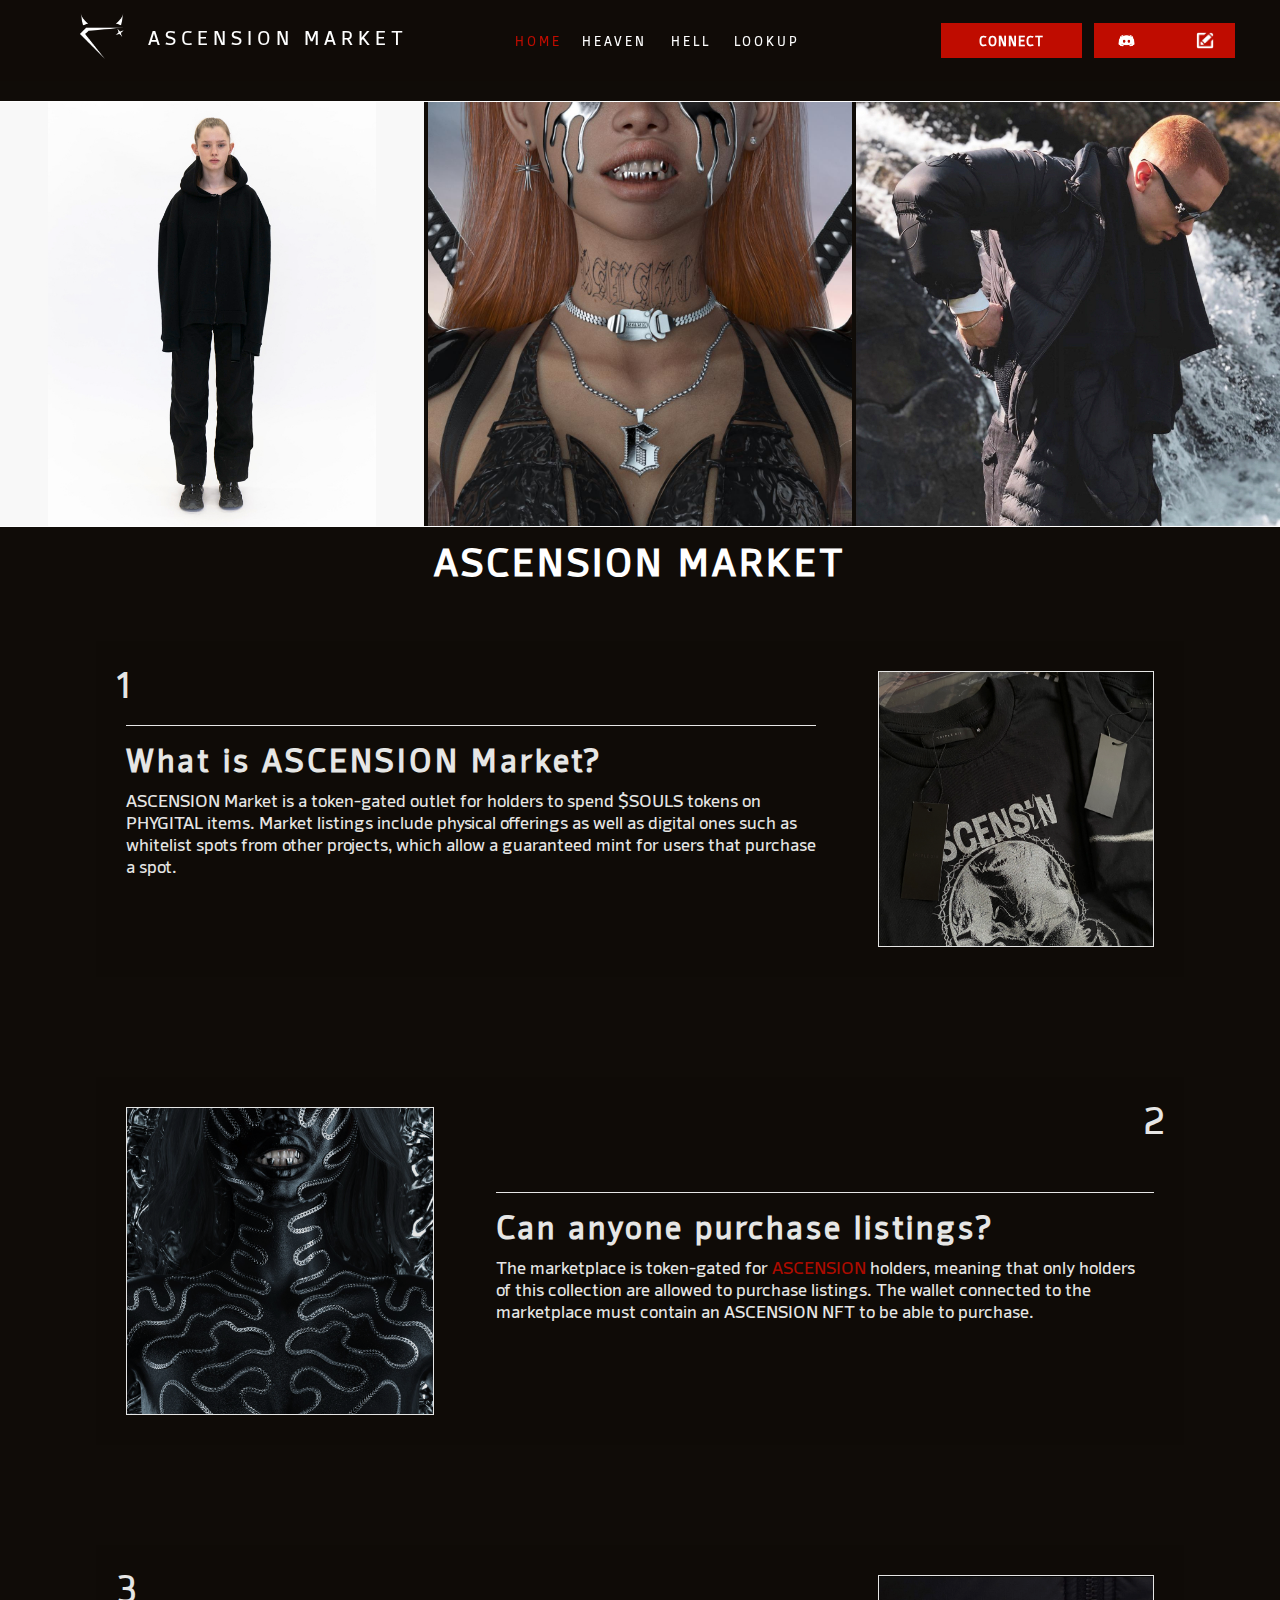
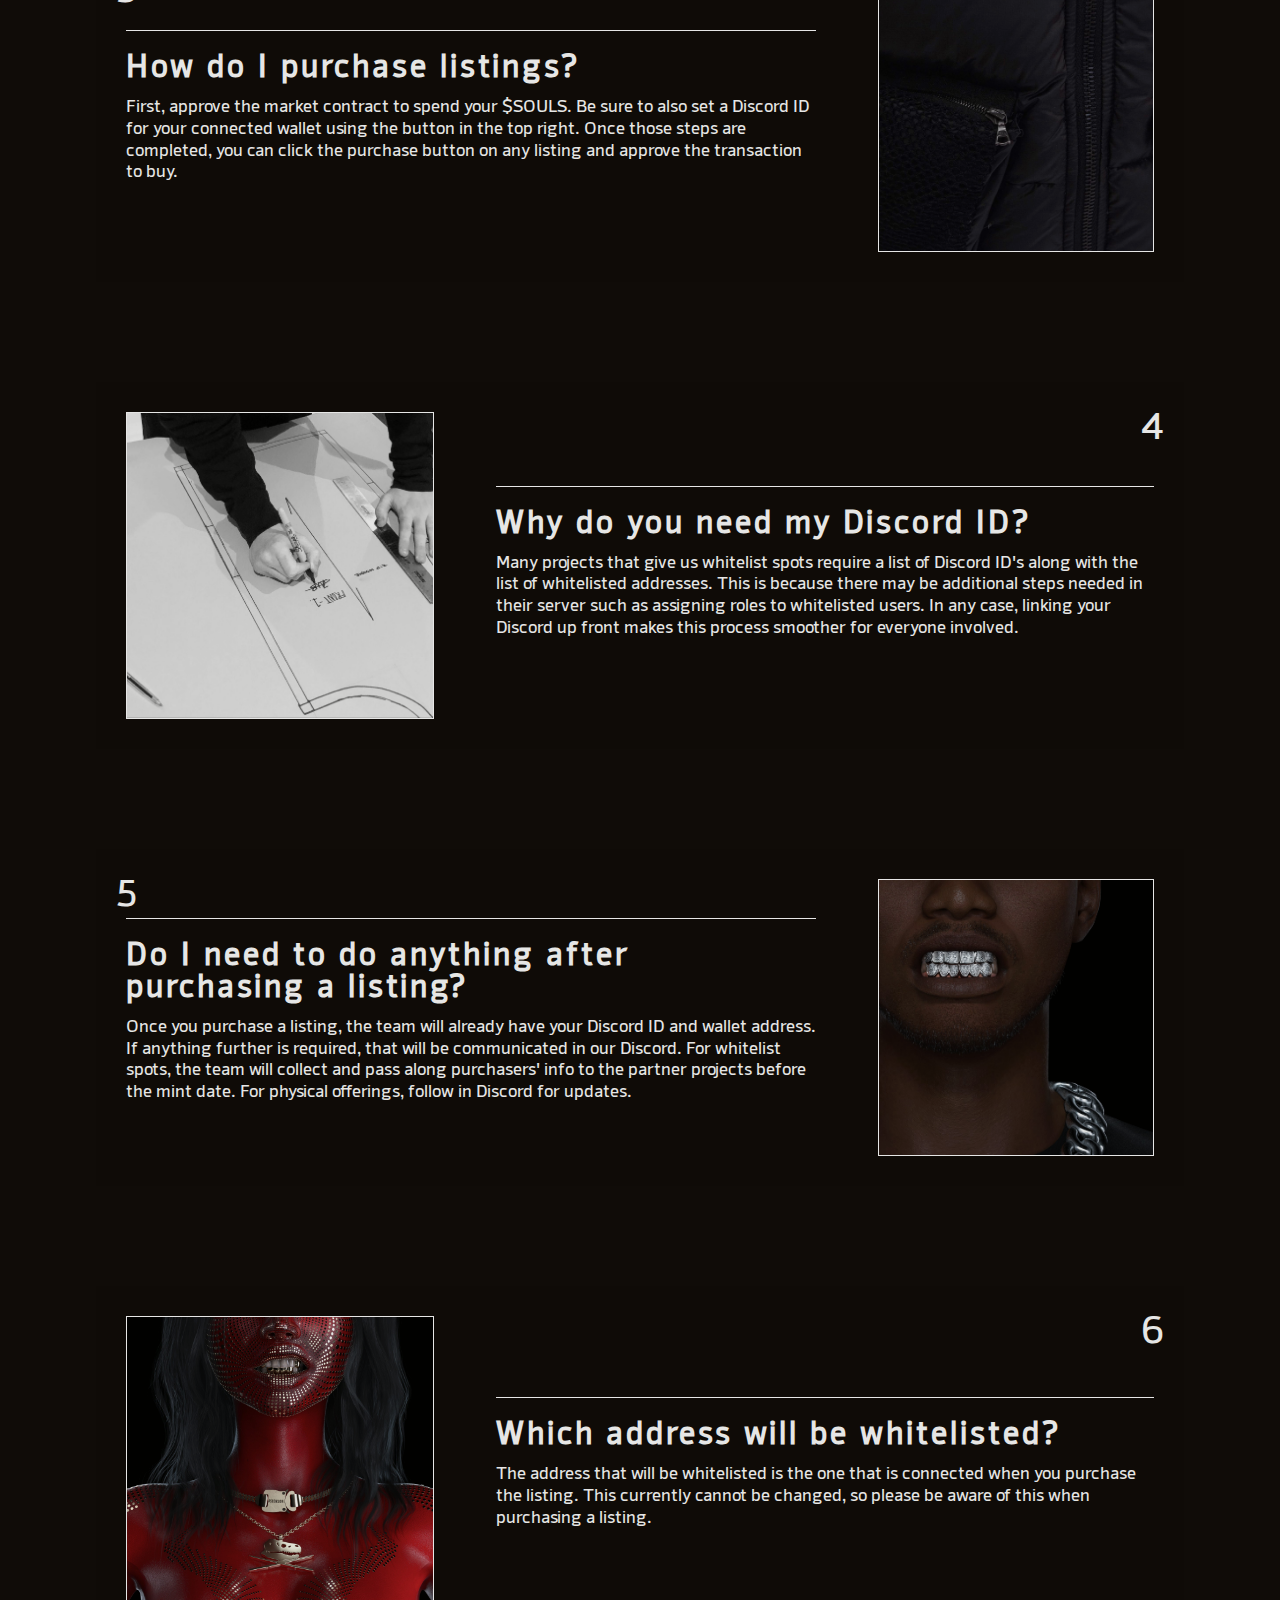
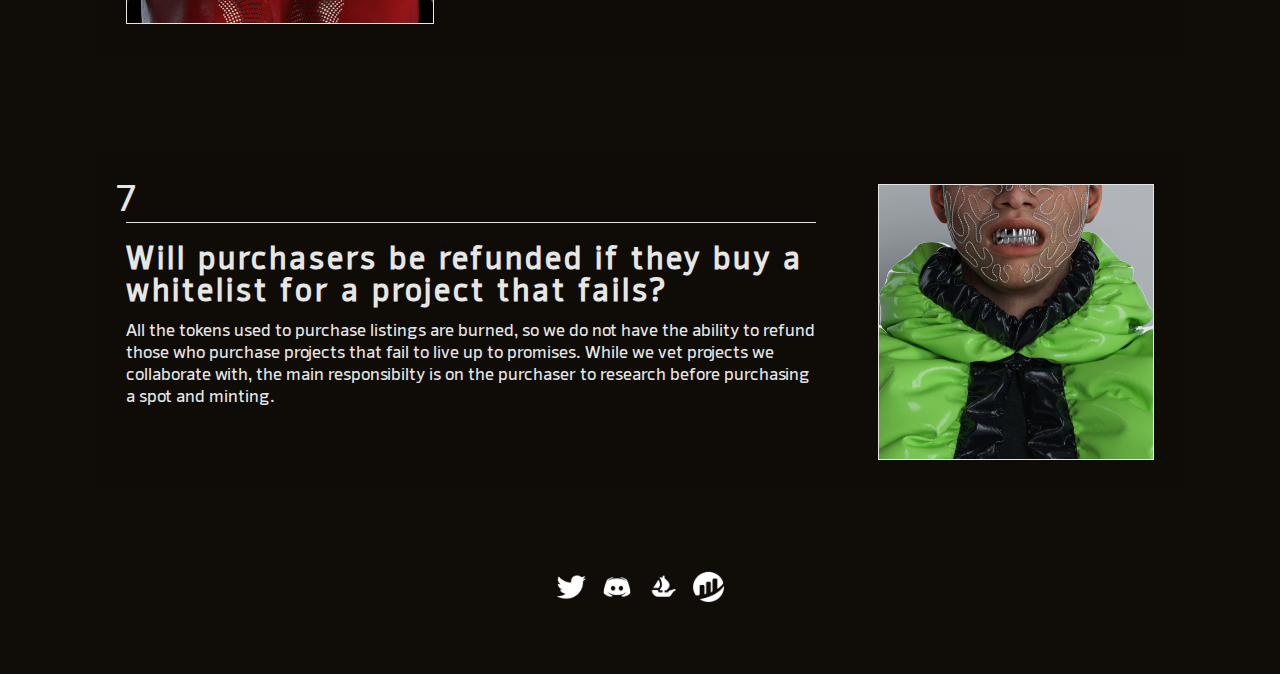
==== commit c64df7db: "update" ====
--- a/index.html
+++ b/index.html
@@ -180,16 +180,18 @@
          <div id="about-text-desktop-2" class="hide-on-mobile">
             <h2>Can anyone purchase listings?</h2>
             <p>
-               The marketplace is token-gated, meaning that only holders of permitted collections are allowed to
-               purchase listings. The wallet connected to the marketplace must contain an NFT from one of these
-               collections to be able to purchase. These collections currently include <a class="link" target="_blank"
-                  href="">EXAMPLE</a>.
-            </p>
-         </div>
-         <div id="about-text-mobile" class="hide-on-desktop">
-            <p>
-               The marketplace is token-gated, meaning that only owners of permitted collections are allowed to purchase
-               listings. These collections currently include <a class="link" target="_blank" href="">EXAMPLE</a>.
+               The marketplace is token-gated for <a class="link" target="_blank"
+                  href="https://opensea.io/collection/ascensionbyt6">ASCENSION</a> holders, meaning that only holders of
+               this collection are allowed to purchase listings. The wallet connected to the marketplace must
+               contain an ASCENSION NFT to be able to purchase.
+            </p>
+         </div>
+         <div id="about-text-mobile" class="hide-on-desktop">
+            <p>
+               The marketplace is token-gated for <a class="link" target="_blank"
+                  href="https://opensea.io/collection/ascensionbyt6">ASCENSION</a> holders, meaning that only holders of
+               this collection are allowed to purchase listings. The wallet connected to the marketplace must
+               contain an ASCENSION NFT to be able to purchase.
             </p>
          </div>
       </div>
--- a/css/index.css
+++ b/css/index.css
@@ -192,11 +192,13 @@
   right: 20px;
 }
 
-#about .link {
+#about .link,
+#error-popup .link {
   color: #bf0c00;
 }
 
-#about .link:hover {
+#about .link:hover,
+#error-popup .link:hover {
   color: #f03426;
 }
 
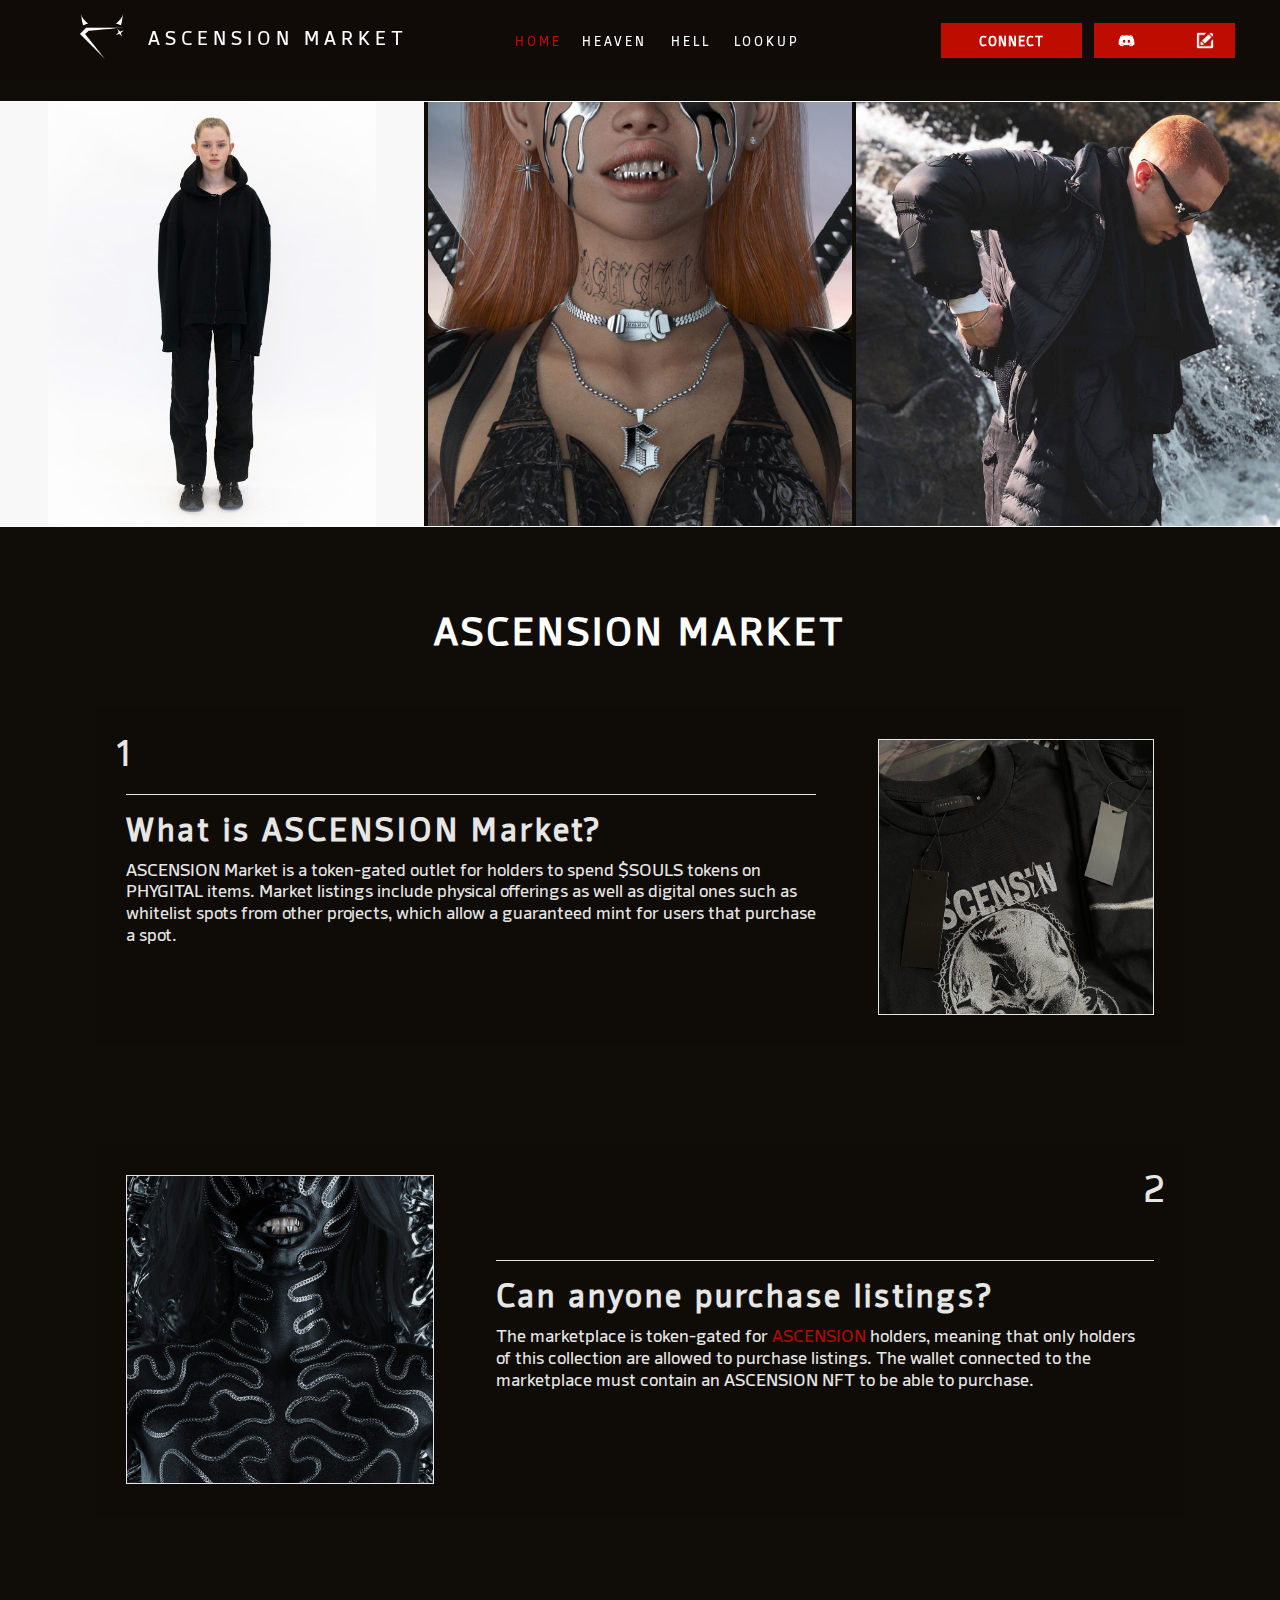
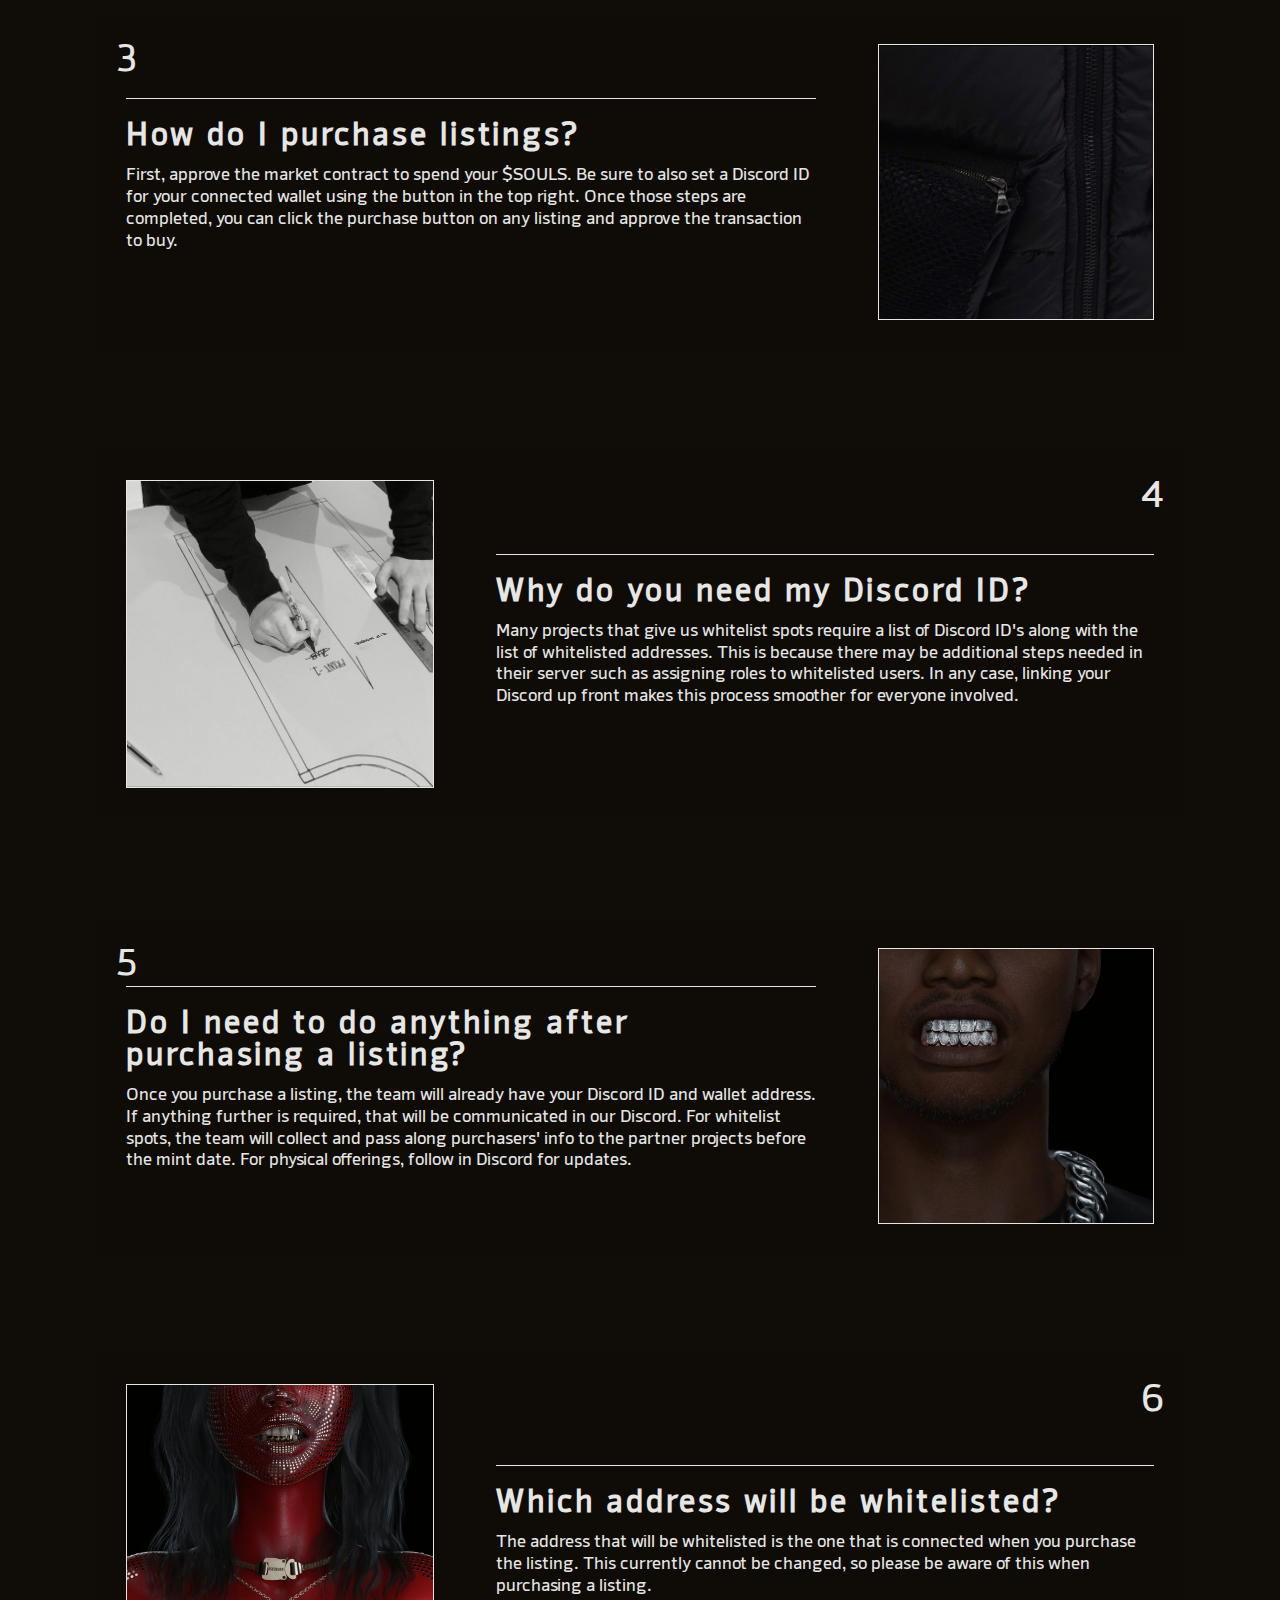
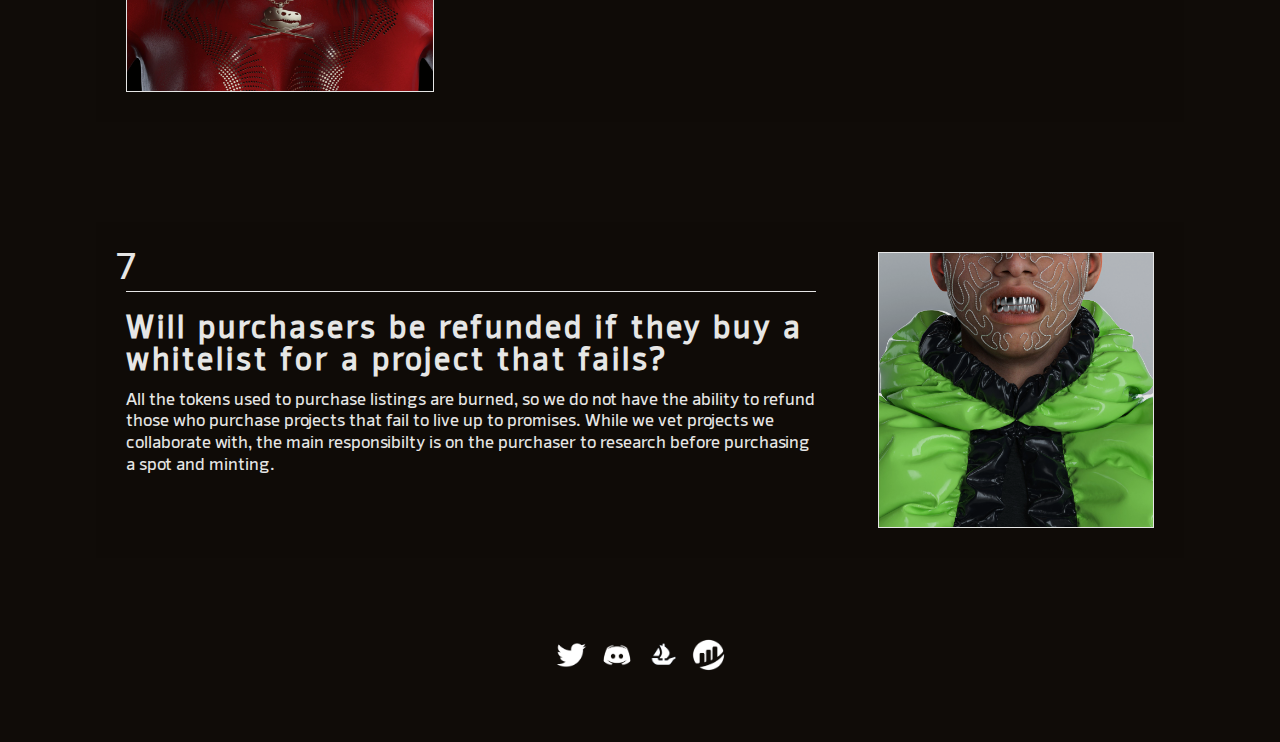
==== commit 13c57fe3: "rm splash image from homepage" ====
--- a/index.html
+++ b/index.html
@@ -143,7 +143,7 @@
       <img src="./images/model5.jpeg" class="hide-on-mobile">
       <img src="./images/model2.jpeg" class="hide-on-mobile">
    </div>
-   <h1 style="text-align: center">
+   <h1 style="text-align: center" id="main-heading">
       ASCENSION MARKET
    </h1>
    <div class="section body-section body-1 wf-section">
--- a/css/index.css
+++ b/css/index.css
@@ -18,6 +18,10 @@
 
 #models img {
   width: 33.1vw;
+}
+
+#main-heading {
+  margin-top: 9vh;
 }
 
 /* start header/navbar styling */
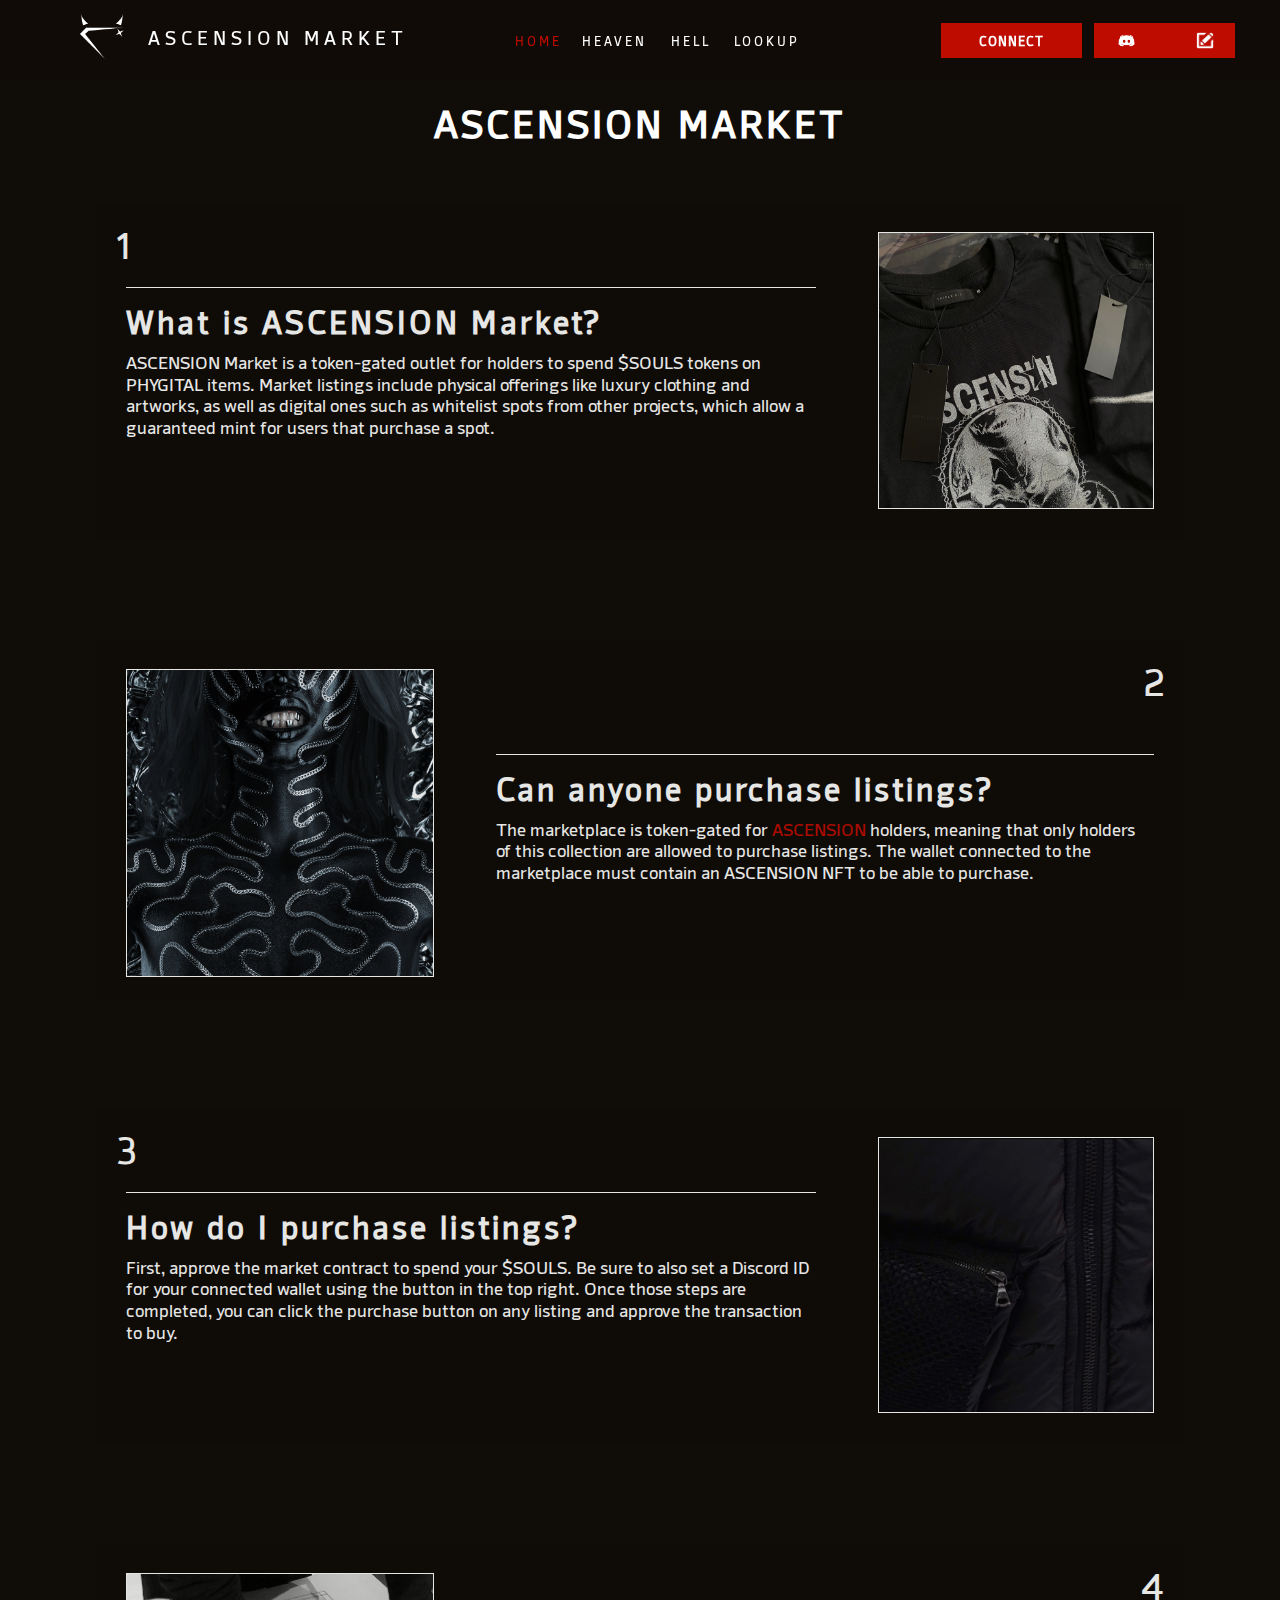
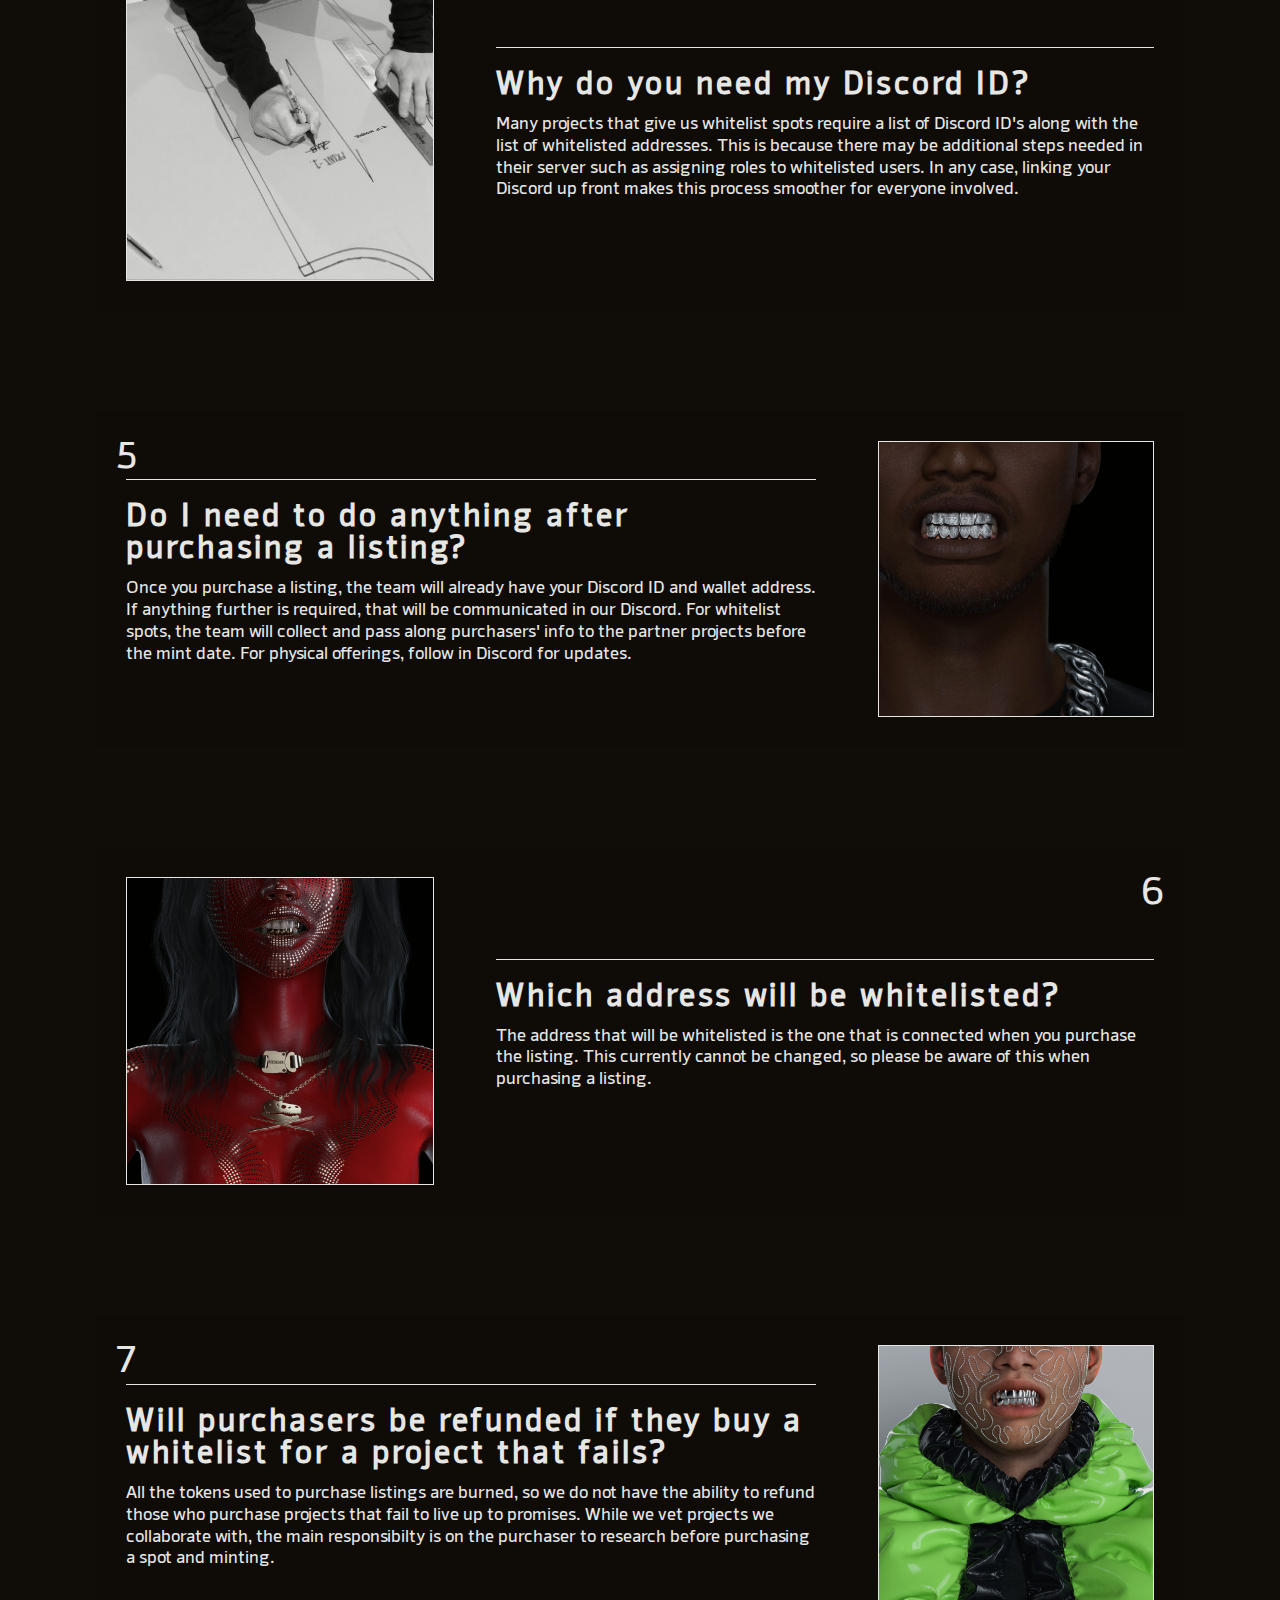
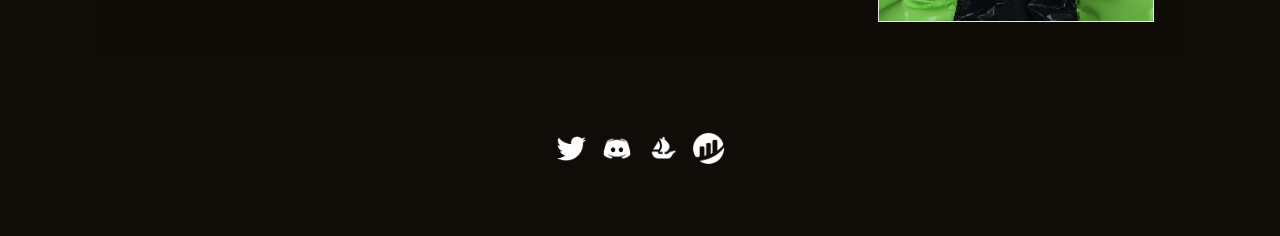
==== commit 58a228d3: "update homepage text" ====
--- a/index.html
+++ b/index.html
@@ -138,11 +138,11 @@
       </div>
    </div>
    <br>
-   <div class="section body-section body-1 wf-section" id="models">
+   <!-- <div class="section body-section body-1 wf-section" id="models">
       <img src="./images/model.jpeg">
       <img src="./images/model5.jpeg" class="hide-on-mobile">
       <img src="./images/model2.jpeg" class="hide-on-mobile">
-   </div>
+   </div> -->
    <h1 style="text-align: center" id="main-heading">
       ASCENSION MARKET
    </h1>
@@ -153,8 +153,8 @@
             <h2>What is ASCENSION Market?</h2>
             <p style="margin-bottom: 17px;">
                ASCENSION Market is a token-gated outlet for holders to spend $SOULS tokens on PHYGITAL items. Market
-               listings include physical offerings as well as digital ones such as whitelist spots from other projects,
-               which allow a guaranteed mint for users that purchase a spot.
+               listings include physical offerings like luxury clothing and artworks, as well as digital ones such as
+               whitelist spots from other projects, which allow a guaranteed mint for users that purchase a spot.
             </p>
          </div>
          <h1 class="hide-on-desktop">What is ASCENSION Market?</h1>
@@ -163,9 +163,9 @@
          </div>
          <div id="about-text-mobile" class="hide-on-desktop">
             <p>
-               ASCENSION Market is a token-gated outlet for holders to spend $SOULS tokens. Market listings include
-               physical offerings as well as whitelist spots from other projects which allow a guaranteed mint for users
-               that purchase a spot.
+               ASCENSION Market is a token-gated outlet for holders to spend $SOULS tokens on PHYGITAL items. Market
+               listings include physical offerings like luxury clothing and artworks, as well as digital ones such as
+               whitelist spots from other projects, which allow a guaranteed mint for users that purchase a spot.
             </p>
          </div>
       </div>
